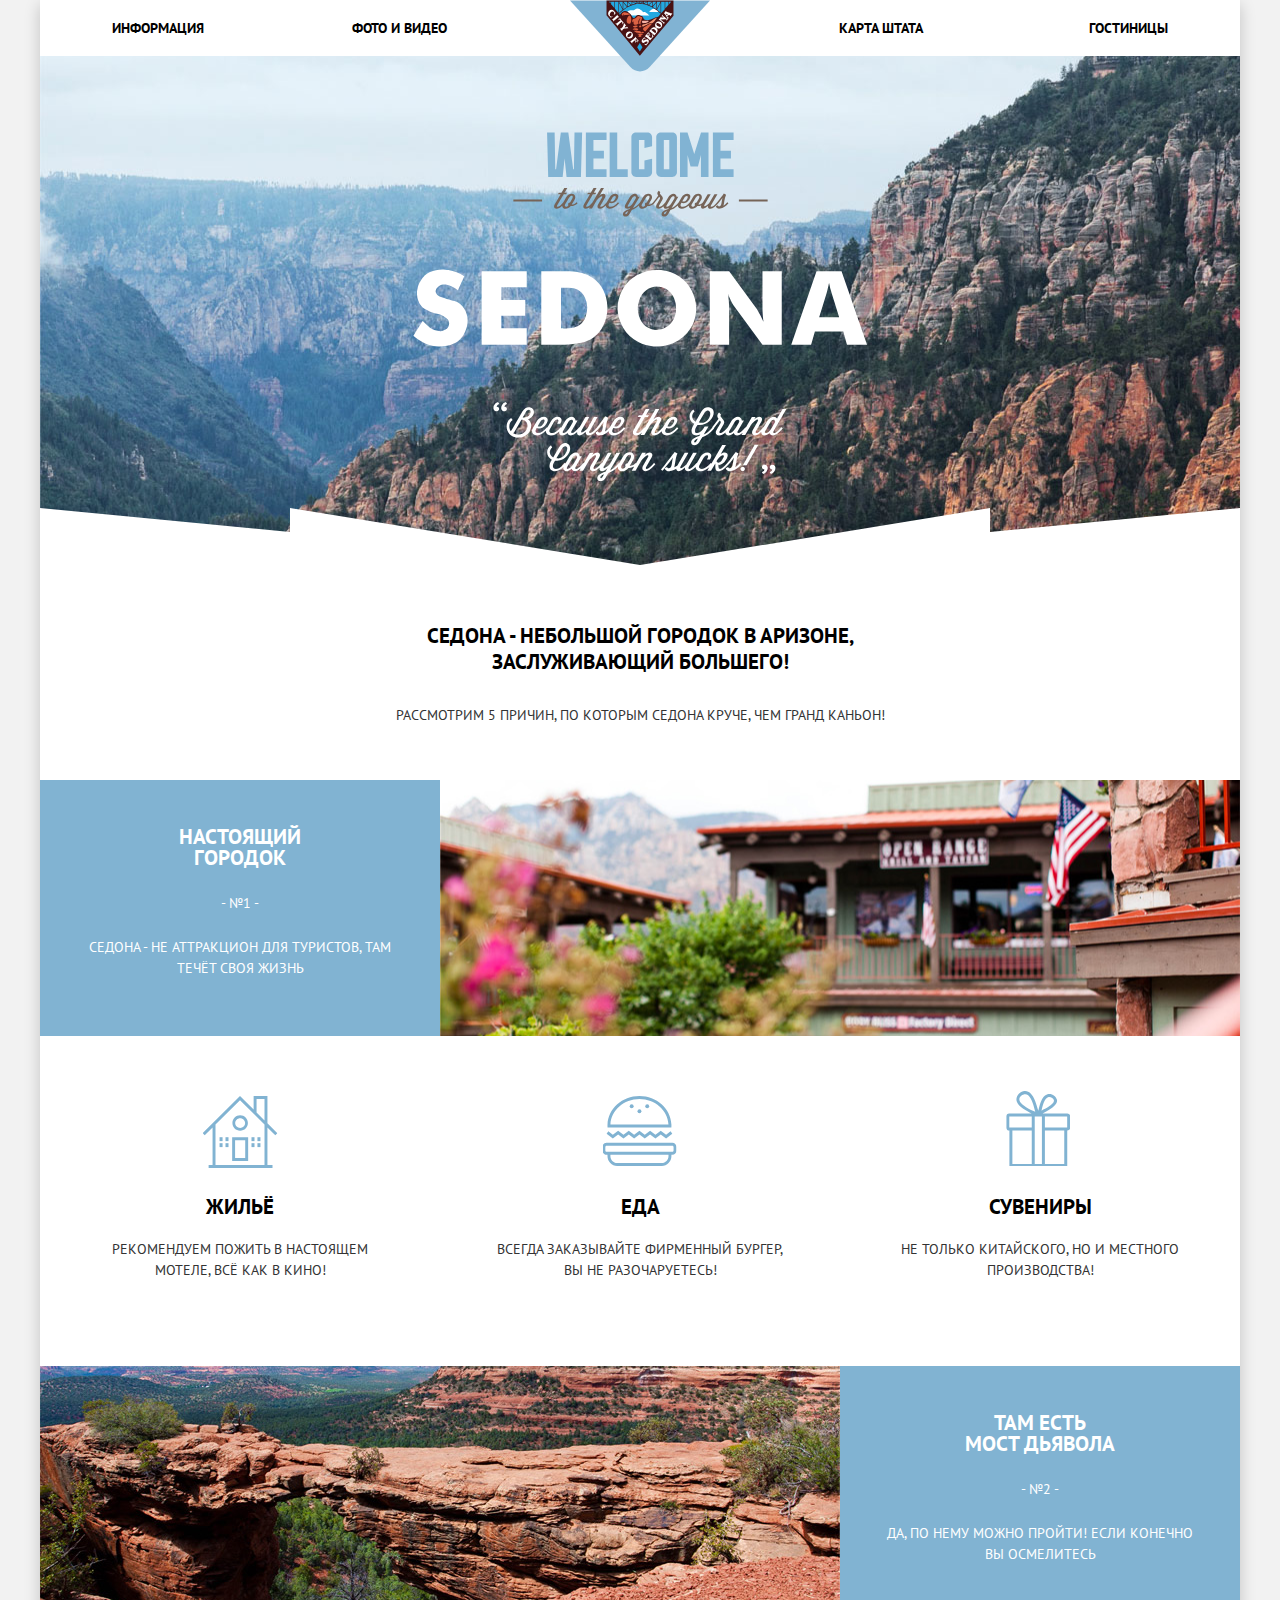
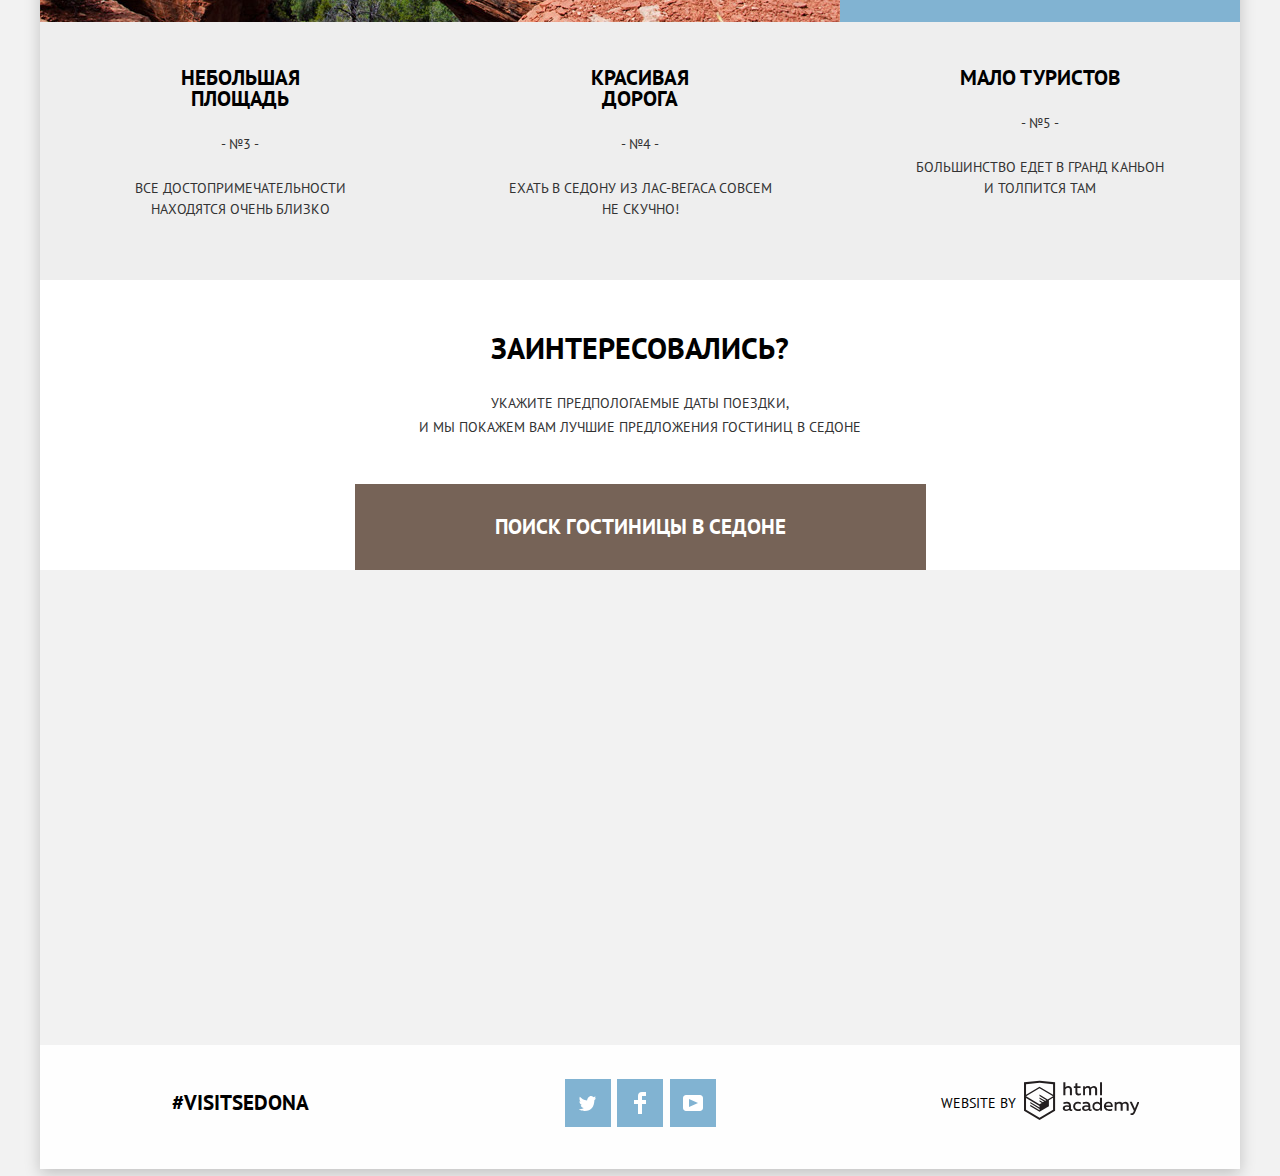
==== index.html @ 7cd98218 "Удалено изображение карты" ====
<!DOCTYPE html>
<html lang="ru">

<head>
  <meta charset="utf-8">
  <title>HTML Academy: Седона</title>
  <link href="https://fonts.googleapis.com/css?family=PT+Sans:400,700&amp;subset=cyrillic-ext" rel="stylesheet">
  <link href="css/normalize.css" rel="stylesheet">
  <link href="css/style.css" rel="stylesheet">
</head>

<body>
  <div class="container">
    <header class="main-header">
      <a class="main-header-logo">
        <img src="img/content/logo.svg" width="140" height="72" alt="Город Седона">
      </a>
      <nav class="main-navigation">
        <a href="#">Информация</a>
        <a href="#">Фото и видео</a>
        <a href="#">Карта штата</a>
        <a href="hotels.html">Гостиницы</a>
      </nav>
    </header>

    <main>
      <section class="intro">
        <h1 class="visually-hidden">Welcome to the gorgeous Sedona</h1>
        <img src="img/content/intro-text.svg" width="455" height="350" alt="Welcome to the gorgeous Sedona. «Because the Grand Canyon sucks!»">
      </section>
      <section class="reasons">
        <div class="reasons-intro">
          <h2>Седона - небольшой городок в Аризоне, заслуживающий большего!</h2>
          <p>Рассмотрим 5 причин, по которым Седона круче, чем Гранд Каньон!</p>
        </div>
        <section class="reason-item reason-item-1">
          <article class="reason-text">
            <h3>Настоящий городок</h3>
            <span>- №1 -</span>
            <p>Седона - не аттракцион для туристов, там течёт своя жизнь</p>
          </article>
          <div class="reason-photo"></div>
        </section>
        <section class="features">
          <h3 class="visually-hidden">Преимущества города Седона</h3>
          <div class="features-block">
            <article class="features-item">
              <h4>Жильё</h4>
              <p>Рекомендуем пожить в настоящем мотеле, всё как в кино!</p>
            </article>
            <article class="features-item">
              <h4>Еда</h4>
              <p>Всегда заказывайте фирменный бургер, вы не разочаруетесь!</p>
            </article>
            <article class="features-item">
              <h4>Сувениры</h4>
              <p>Не только китайского, но и местного производства!</p>
            </article>
          </div>
        </section>
        <section class="reason-item reason-item-2">
          <div class="reason-photo"></div>
          <article class="reason-text">
            <h3>Там есть мост дьявола</h3>
            <span>- №2 -</span>
            <p>Да, по нему можно пройти! Если конечно вы осмелитесь</p>
          </article>
        </section>
        <section class="block-reasons">
          <article class="block-reasons-text">
            <h3>Небольшая площадь</h3>
            <span>- №3 -</span>
            <p>Все достопримечательности находятся очень близко</p>
          </article>
          <article class="block-reasons-text">
            <h3>Красивая дорога</h3>
            <span>- №4 -</span>
            <p>Ехать в&nbsp;Седону из&nbsp;Лас-Вегаса cовсем не&nbsp;скучно!</p>
          </article>
          <article class="block-reasons-text">
            <h3>Мало туристов</h3>
            <span>- №5 -</span>
            <p>Большинство едет в&nbsp;Гранд Каньон и&nbsp;толпится там</p>
          </article>
        </section>
      </section>
      <section class="hotels">
        <h2 class="visually-hidden">Поиск гостиницы в Седоне</h2>
        <span>Заинтересовались?</span>
        <p>Укажите предпологаемые даты поездки,
          <br> и мы покажем вам лучшие предложения гостиниц в Седоне</p>
        <button class="button search-hotel-btn" type="button">Поиск гостиницы в Седоне</button>
      </section>
      <div class="modal modal-hotels">
        <form class="search-hotel-form" action="https://echo.htmlacademy.ru" method="post">
          <div class="input-date">
            <label for="arrival-date">
              Дата заезда:
            </label>
            <input class="js-calendar-toggle" type="text" name="arrival-date" id="arrival-date" placeholder="ДД месяц ГГГГ" value="24 апреля 2017">
            <p class="visually-hidden">Выбрать дату заезда</p>
            <button class="button btn-for-input js-calendar-toggle" type="button">
              <svg xmlns="http://www.w3.org/2000/svg" width="21" height="22">
                <path d="M19.251 2.025h-2.845V.648c0-.381-.294-.689-.656-.689-.363 0-.656.308-.656.689v1.377h-3.938V.648c0-.381-.294-.689-.655-.689-.363 0-.657.308-.657.689v1.377H5.906V.648c0-.381-.294-.689-.656-.689-.363 0-.657.308-.657.689v1.377H1.75C.784 2.025 0 2.847 0 3.862v16.302C0 21.179.784 22 1.75 22h17.501c.966 0 1.749-.821 1.749-1.836V3.862c0-1.015-.783-1.837-1.749-1.837zm.437 18.139a.448.448 0 0 1-.437.459H1.75a.45.45 0 0 1-.438-.459V3.862a.45.45 0 0 1 .438-.459h2.844v1.378c0 .381.294.689.657.689.362 0 .656-.308.656-.689V3.403h3.938v1.378c0 .381.294.689.657.689.361 0 .655-.308.655-.689V3.403h3.938v1.378c0 .381.293.689.656.689.362 0 .656-.308.656-.689V3.403h2.845c.241 0 .437.206.437.459v16.302z"
                />
                <path d="M4.594 8.225h2.625v2.066H4.594zM4.594 11.668h2.625v2.067H4.594zM4.594 15.112h2.625v2.066H4.594zM9.188 15.112h2.625v2.066H9.188zM9.188 11.668h2.625v2.067H9.188zM9.188 8.225h2.625v2.066H9.188zM13.781 15.112h2.625v2.066h-2.625zM13.781 11.668h2.625v2.067h-2.625zM13.781 8.225h2.625v2.066h-2.625z"
                />
              </svg>
            </button>
          </div>
          <div class="input-date">
            <label for="departure-date">
              Дата выезда:
            </label>
            <input class="js-calendar-toggle" type="text" name="departure-date" id="departure-date" placeholder="ДД месяц ГГГГ" value="4 июля 2017">
            <p class="visually-hidden">Выбрать дату выезда</p>
            <button class="button btn-for-input js-calendar-toggle" type="button">
              <svg xmlns="http://www.w3.org/2000/svg" width="21" height="22">
                <path d="M19.251 2.025h-2.845V.648c0-.381-.294-.689-.656-.689-.363 0-.656.308-.656.689v1.377h-3.938V.648c0-.381-.294-.689-.655-.689-.363 0-.657.308-.657.689v1.377H5.906V.648c0-.381-.294-.689-.656-.689-.363 0-.657.308-.657.689v1.377H1.75C.784 2.025 0 2.847 0 3.862v16.302C0 21.179.784 22 1.75 22h17.501c.966 0 1.749-.821 1.749-1.836V3.862c0-1.015-.783-1.837-1.749-1.837zm.437 18.139a.448.448 0 0 1-.437.459H1.75a.45.45 0 0 1-.438-.459V3.862a.45.45 0 0 1 .438-.459h2.844v1.378c0 .381.294.689.657.689.362 0 .656-.308.656-.689V3.403h3.938v1.378c0 .381.294.689.657.689.361 0 .655-.308.655-.689V3.403h3.938v1.378c0 .381.293.689.656.689.362 0 .656-.308.656-.689V3.403h2.845c.241 0 .437.206.437.459v16.302z"
                />
                <path d="M4.594 8.225h2.625v2.066H4.594zM4.594 11.668h2.625v2.067H4.594zM4.594 15.112h2.625v2.066H4.594zM9.188 15.112h2.625v2.066H9.188zM9.188 11.668h2.625v2.067H9.188zM9.188 8.225h2.625v2.066H9.188zM13.781 15.112h2.625v2.066h-2.625zM13.781 11.668h2.625v2.067h-2.625zM13.781 8.225h2.625v2.066h-2.625z"
                />
              </svg>
            </button>
          </div>

          <div class="person-number">
            <div class="input-person-number input-adults-number">
              <label for="adults-number">Взрослые:</label>
              <p class="visually-hidden">Уменьшить количество взрослых</p>
              <button class="button btn-for-input reduce-number-btn" type="button">
                <svg width="13" height="13">
                  <line x1="1" y1="8" x2="13" y2="8" stroke="#000000" stroke-width="3" />
                </svg>
              </button>
              <input type="number" name="adults-number" id="adults-number" value="2" min="1" max="20">
              <p class="visually-hidden">Увеличить количество взрослых</p>
              <button class="button btn-for-input increase-number-btn" type="button">
                <svg width="13" height="14">
                  <line x1="1" y1="8" x2="13" y2="8" stroke="#000000" stroke-width="3" />
                  <line x1="7" y1="2" x2="7" y2="14" stroke="#000000" stroke-width="3" />
                </svg>
              </button>
            </div>
            <div class="input-person-number input-children-number">
              <label for="children-number">Дети:</label>
              <p class="visually-hidden">Уменьшить количество детей</p>
              <button class="button btn-for-input reduce-number-btn" type="button">
                <svg width="13" height="13">
                  <line x1="1" y1="8" x2="13" y2="8" stroke="#000000" stroke-width="3" />
                </svg>
              </button>
              <input type="number" name="children-number" id="children-number" value="0" min="0" max="20">
              <p class="visually-hidden">Увеличить количество детей</p>
              <button class="button btn-for-input increase-number-btn" type="button">
                <svg width="13" height="14">
                  <line x1="1" y1="8" x2="13" y2="8" stroke="#000000" stroke-width="3" />
                  <line x1="7" y1="2" x2="7" y2="14" stroke="#000000" stroke-width="3" />
                </svg>
              </button>
            </div>
          </div>
          <button class="button search-btn" type="submit">Найти</button>
        </form>
      </div>
      <section class="map">
        <h2 class="visually-hidden">Седона на карте</h2>
        <iframe src="https://www.google.com/maps/embed?pb=!1m18!1m12!1m3!1d838158.5410184077!2d-112.35548985372492!3d34.85480007252674!2m3!1f0!2f0!3f0!3m2!1i1024!2i768!4f13.1!3m3!1m2!1s0x872da132f942b00d%3A0x5548c523fa6c8efd!2z0KHQtdC00L7QvdCwLCDQkNGA0LjQt9C-0L3QsCA4NjMzNiwg0KHQqNCQ!5e0!3m2!1sru!2sru!4v1536347454736"
          width="1200" height="600" allowfullscreen></iframe>
      </section>
    </main>

    <footer class="main-footer">
      <span>#VisitSedona</span>
      <div class="footer-social">
        <ul>
          <li>
            <a class="social-btn" href="#">
              <span class="visually-hidden">Twitter</span>
            </a>
          </li>
          <li>
            <a class="social-btn" href="#">
              <span class="visually-hidden">Facebook</span>
            </a>
          </li>
          <li>
            <a class="social-btn" href="#">
              <span class="visually-hidden">YouTube</span>
            </a>
          </li>
        </ul>
      </div>
      <p class="footer-copyright">
        <span>Website by</span>
        <a class="copyright-link" href="https://htmlacademy.ru/intensive/htmlcss">
          <svg data-name="Layer 1" xmlns="http://www.w3.org/2000/svg" viewBox="0 0 113 39" width="115" height="41">
            <path d="M46.84 28.22a2.07 2.07 0 0 0 .58-.11v1.4a3.41 3.41 0 0 1-1.24.22 1.75 1.75 0 0 1-1.75-1 5.08 5.08 0 0 1-3.3 1.13c-1.59 0-3.06-.87-3.06-2.68 0-2.24 2.08-2.93 3.9-2.93a11.63 11.63 0 0 1 2.28.26v-.31c0-1.09-.8-1.86-2.3-1.86a7.79 7.79 0 0 0-3.15.67v-1.79a10.72 10.72 0 0 1 3.35-.58c2.48 0 4 1.18 4 3.83v3.14a.57.57 0 0 0 .69.61zm-6.76-1.19a1.42 1.42 0 0 0 1.64 1.29 3.56 3.56 0 0 0 2.53-1v-1.51a10.21 10.21 0 0 0-1.9-.22c-1.1.01-2.27.35-2.27 1.45zM53.06 20.62a5.29 5.29 0 0 1 2.7.67v1.79a4.28 4.28 0 0 0-2.42-.73 2.89 2.89 0 1 0 0 5.76 5.26 5.26 0 0 0 2.55-.67v1.8a6.58 6.58 0 0 1-2.9.6 4.42 4.42 0 0 1-4.72-4.54 4.54 4.54 0 0 1 4.79-4.68zM65.84 28.22a2.07 2.07 0 0 0 .58-.11v1.4a3.41 3.41 0 0 1-1.24.22 1.75 1.75 0 0 1-1.75-1 5.08 5.08 0 0 1-3.3 1.13c-1.59 0-3.06-.87-3.06-2.68 0-2.24 2.08-2.93 3.9-2.93a11.63 11.63 0 0 1 2.28.26v-.31c0-1.09-.8-1.86-2.3-1.86a7.79 7.79 0 0 0-3.15.67v-1.79a10.72 10.72 0 0 1 3.35-.58c2.48 0 4 1.18 4 3.83v3.14a.57.57 0 0 0 .69.61zm-6.76-1.19a1.42 1.42 0 0 0 1.64 1.29 3.56 3.56 0 0 0 2.53-1v-1.51a10.21 10.21 0 0 0-1.9-.22c-1.11.01-2.27.35-2.27 1.45zM76.67 16.85v12.76h-1.76v-1.39a4.07 4.07 0 0 1-3.35 1.62 4.62 4.62 0 0 1 0-9.22 4 4 0 0 1 3.15 1.37v-5.14h2zm-4.76 5.48a2.9 2.9 0 0 0 0 5.8 3 3 0 0 0 2.79-1.84v-2.13a3.06 3.06 0 0 0-2.79-1.83zM82.99 20.62c3.48 0 4.68 2.81 4.12 5.34h-6.58c.22 1.57 1.75 2.22 3.35 2.22a6.41 6.41 0 0 0 2.77-.62v1.68a7.5 7.5 0 0 1-3.14.6c-2.68 0-5-1.53-5-4.61a4.39 4.39 0 0 1 4.48-4.61zm.09 1.62a2.39 2.39 0 0 0-2.57 2.26h4.85a2.06 2.06 0 0 0-2.28-2.26zM89.1 29.61v-8.75h1.73v1.09a4 4 0 0 1 2.92-1.33 3 3 0 0 1 2.73 1.4 4.33 4.33 0 0 1 3.06-1.4 3.21 3.21 0 0 1 3.32 3.52v5.47h-2V24.2a1.67 1.67 0 0 0-1.73-1.84 2.94 2.94 0 0 0-2.17 1.18V29.61h-2V24.2a1.67 1.67 0 0 0-1.73-1.84 3.11 3.11 0 0 0-2.32 1.35v5.91h-2zM111.47 20.86h2l-4.1 9.93c-.95 2.28-2.19 3-3.52 3a5 5 0 0 1-1.15-.15v-1.66a3 3 0 0 0 .89.13c.95 0 1.66-.67 2.17-2l.18-.44-4.16-8.82h2.13l3 6.6zM40.66 1.53v5a4 4 0 0 1 2.83-1.2A3.41 3.41 0 0 1 47.1 8.9v5.41h-2V9.15a1.9 1.9 0 0 0-2-2.1 3.08 3.08 0 0 0-2.44 1.46v5.8h-2V1.53h2zM52.43 2.42v3.12h3.17v1.71h-3.17v4c0 1.15.53 1.53 1.66 1.53a4.71 4.71 0 0 0 1.77-.35v1.68a7.14 7.14 0 0 1-2.35.38 2.68 2.68 0 0 1-3-2.88V7.23h-1.6V5.52h1.57V2.88zM58.1 14.29V5.54h1.73v1.09a4 4 0 0 1 2.92-1.33 3 3 0 0 1 2.73 1.4 4.33 4.33 0 0 1 3.06-1.4 3.21 3.21 0 0 1 3.32 3.52v5.47h-2V8.88a1.67 1.67 0 0 0-1.73-1.84 2.94 2.94 0 0 0-2.17 1.18V14.29h-2V8.88a1.67 1.67 0 0 0-1.73-1.84 3.11 3.11 0 0 0-2.32 1.35v5.91h-2zM74.72 1.52h1.95v12.76h-1.95zM15.44.02h-.16L0 1.62v28l15.28 9.09 15.28-9.09v-28zm13.12 28.45l-13.28 7.9L2 28.47V16.99l13.22 7.87v1.43l-9.07-5.4v1.38l9.11 5.47v1.46l-9.1-5.42v1.38l9.11 5.47 9.19-5.5V19.22l4.1-2.45v11.67zm0-13.16l-3.65 2.14-1.68 1-8-4.76v1.38l6.84 4.07h-.06l-.15.09-1 .57-5.64-3.36v1.38l4.45 2.65-1.05.7-3.36-2v1.38l2.21 1.3-2.25 1.35-13.16-7.82 13.17-7.92zm0-1.39L15.21 6.05l-13.2 7.86V3.41l13.28-1.39 13.28 1.39v10.51z"
            />
          </svg>
        </a>
      </p>
    </footer>
  </div>

  <script src="js/popup.js"></script>

</body>

</html>
---- css/style.css ----
body{
  margin: 0;
  padding: 0;

  font-family: "PT Sans", Arial, sans-serif;
  font-size: 14px;
  line-height: 21px;
  font-weight: 400;
  color: #333333;
  text-transform: uppercase;

  background-color: #f2f2f2;
}

a{
  text-decoration: none;
}

.visually-hidden:not(:focus):not(:active),
input[type="checkbox"].visually-hidden{
  position: absolute;

  width: 1px;
  height: 1px;
  margin: -1px;
  border: 0;
  padding: 0;

  white-space: nowrap;

  -webkit-clip-path: inset(100%);

          clip-path: inset(100%);
  clip: rect(0 0 0 0);
  overflow: hidden;
}

.container{
  max-width: 1200px;
  min-width: 768px;
  margin: 0 auto;

  -webkit-box-shadow: 0px 5px 15px 0px rgba(0, 1, 1, 0.2);

          box-shadow: 0px 5px 15px 0px rgba(0, 1, 1, 0.2);
}

.main-header{
  position: relative;
  margin: 0;
  padding: 0;

  background-color: #ffffff;
}

.main-header-logo{
  position: absolute;
  left: 50%;
  -webkit-transform: translate(-50%);
      -ms-transform: translate(-50%);
          transform: translate(-50%);
}

.main-navigation{
  display: -webkit-box;
  display: -ms-flexbox;
  display: flex;
  -ms-flex-wrap: wrap;
      flex-wrap: wrap; 
  width: 88%;
  padding: 15px 0;
  
  margin: 0 auto;
  
  line-height: 26px;
  font-weight: 700;
  color: #000000;
}

.main-navigation a{
  color: #000000;
}

.main-navigation a:nth-child(1){
  margin-right: 14%;
}

.main-navigation a:nth-child(3){
  margin-right: 15.7%;
}

.main-navigation a:nth-child(2){
  margin-right: auto;
}

.main-navigation a:hover,
.main-navigation a:focus{
  color: #81b3d2;
}

.main-navigation a:active{
  color: rgba(0, 0, 0, 0.3);
}

.main-navigation .site-navigation-active{
  color: #766357;
}

.intro{
  margin: 0;
  padding-top: 76px;
  padding-bottom: 77px;

  text-align: center;

  background-color: #79a7cb;
  background-image: url("../img/decorative/intro-polygon.svg"), url("../img/decorative/intro-background.jpg");
  background-position: 50% 100%, 0 30%;
  background-repeat: no-repeat, no-repeat;
  background-size: 100% 57px, 100%;
}

.reasons{
  margin: 0;

  color: #333333;

  background-color: #ffffff;
}

.reasons-intro{
  width: 490px;
  margin: 0 auto;
  padding-top: 41px;
  padding-bottom: 40px;

  text-align: center;
  color: #333333;

  background-color: #ffffff;
}

.reasons h2{
  margin-bottom: 30px;

  font-size: 21px;
  line-height: 26px;
  font-weight: 700;
  color: #000000;
}

.reason-item{
  display: -webkit-box;
  display: -ms-flexbox;
  display: flex;
  -webkit-box-pack: justify;
      -ms-flex-pack: justify;
          justify-content: space-between;
 

  color: #ffffff;

  background-color: #81b3d2;
}

.reason-text{
  display: -webkit-box;
  display: -ms-flexbox;
  display: flex;
  -webkit-box-orient: vertical;
  -webkit-box-direction: normal;
      -ms-flex-direction: column;
          flex-direction: column;
  -webkit-box-align: center;
      -ms-flex-align: center;
          align-items: center;  
  margin-top: 46px;
  margin-bottom: 57px;

  width: calc(100% / 3);

  text-align: center;
}

.reason-text h3{
  width: 37.7%;
  padding: 0;
  margin: 0;
  margin-bottom: 25px;

  font-size: 21px;
  font-weight: 700;
}

.reason-text span{
  margin-bottom: 23px;
}

.reason-text p{
  padding: 0;
  margin: 0;
  width: 80%;
}

.reason-photo{
  width: calc(100% - (100% / 3));

  background-repeat: no-repeat;
  background-size: cover;
  background-position: 50%;
}

.reason-item-1 .reason-photo{
  background-image: url("../img/decorative/photo-reason-1.jpg");
}

.reason-item-2 .reason-photo{ 
  background-image: url("../img/decorative/photo-reason-2.jpg");
}

.features{
  color: #333333;

  background-color: #ffffff;
}

.features-block{
  display: -webkit-box;
  display: -ms-flexbox;
  display: flex;  
}

.features-item{
  position: relative;
  
  width: 33%;
  padding: 0 4%;
  padding-top: 160px;
  padding-bottom: 85px;

  text-align: center;
}

.features-item h4{
  padding: 0;
  margin: 0;
  margin-bottom: 22px;

  font-size: 21px;
  font-weight: 700;
  color: #000000;
}

.features-item p{
  padding: 0;
  margin: 0;
}

.features-item::before{
  content: "";

  position: absolute;
  top: 60px;
  left: 50%;
  -webkit-transform: translateX(-50%);
      -ms-transform: translateX(-50%);
          transform: translateX(-50%);

  width: 75px;
  height: 75px;
}

.features-item:first-child::before{
  background-image: url("../img/icons/features-icon-1.svg");
  background-position: 0 0;
  background-repeat: no-repeat;
}

.features-item:nth-child(2)::before{
  background-image: url("../img/icons/features-icon-2.svg");
  background-position: 0 0;
  background-repeat: no-repeat;
}

.features-item:last-child::before{
  top: 55px; 
  -webkit-transform: translateX(-45%); 
      -ms-transform: translateX(-45%); 
          transform: translateX(-45%);

  background-image: url("../img/icons/features-icon-3.svg");
  background-position: 0 0;
  background-repeat: no-repeat;
}

.block-reasons{
  display: -webkit-box;
  display: -ms-flexbox;
  display: flex;
  margin: 0;
  padding-top: 45px;
  padding-bottom: 60px;

  color: #333333;

  background-color: #eeeeee;
}

.block-reasons-text{
  width: 33%;
  padding: 0 57px;

  text-align: center;
}

.block-reasons-text h3{
  width: 56%;
  padding: 0;
  margin: 0 auto;
  margin-bottom: 25px;

  font-size: 21px;
  font-weight: 700;
  color: #000000;
}

.block-reasons-text span{
  display: block;
  margin-bottom: 23px;
}

.block-reasons-text p{
  padding: 0;
  margin: 0;
}

.hotels{
  margin: 0;
  padding: 0;
  padding-top: 50px;

  text-align: center;
  color: #333333;

  background-color: #ffffff;
}

.hotels span{
  font-size: 30px;
  line-height: 36px;
  font-weight: 700;
  color: #000000;
}

.hotels p{
  width: 450px;
  margin: 0 auto;
  margin-top: 25px;
  margin-bottom: 45px;

  line-height: 24px;
}

.button{
  font: inherit;
  font-weight: 700;

  text-align: center;
  vertical-align: middle;
  color: #ffffff;
  text-transform: uppercase;

  background-color: #81b3d2;
  border: none;

  cursor: pointer;
}

.search-hotel-btn{
  padding: 30px 140px;
  
  font-size: 21px;
  line-height: 26px;
  color: #ffffff;

  background-color: #766357;
}

.search-hotel-btn:hover{
  color: #ffffff;

  background-color: #604e43;
}

.search-hotel-btn:focus,
.search-hotel-btn:active{
  color: rgba(255, 255, 255, 0.3);
  background-color: #503e33;
}

.modal-hotels{
  position: absolute;
  z-index: 10;
  left: 50%;
  overflow: hidden;

  -webkit-box-sizing: border-box;

          box-sizing: border-box;
  width: 568px;
  margin: 0 auto;
  margin-left: -284px;
  padding: 0;
  max-height: 0;

  font-weight: 700;
  color: #000000;

  background-color: #ffffff;

  transition: max-height 0.15s ease-out;
}

.modal-show{
  max-height: 800px;
  
  transition: max-height 0.25s ease-in;
}

.search-hotel-form{
  display: -webkit-box;
  display: -ms-flexbox;
  display: flex;
  -webkit-box-orient: vertical;
  -webkit-box-direction: normal;
      -ms-flex-direction: column;
          flex-direction: column;
  -ms-flex-wrap: wrap;
      flex-wrap: wrap;
  margin: 55px;
}

.modal-hotels input{
  font: inherit;
  line-height: 26px;

  background-color: #f2f2f2;
  border: solid 2px transparent;
}

.modal-hotels input:hover{
  background-color: #ebebeb;
}

.modal-hotels input:focus{
  background-color: transparent;
  border: solid 2px #e5e5e5;
}

.input-date{
  display: flex;
  align-items: center;
  position: relative;
  margin-bottom: 30px;
}

.input-date:first-of-type label{
  margin-right: 22px;
}

.input-date:nth-of-type(2) label{
  margin-right: 18px;
}

.input-date input{
  -webkit-box-sizing: border-box;
          box-sizing: border-box;
  width: 343px;
  padding: 4px 15px;
  padding-right: 37px;
}

.btn-for-input{
  position: absolute;

  background-color: transparent;
}

.btn-for-input svg{
  fill: #a9a9a9;
}

.btn-for-input line{
  stroke: #a9a9a9;
}

.btn-for-input:hover svg,
.btn-for-input:focus svg{
  fill: #000000;
}

.btn-for-input:hover line,
.btn-for-input:focus line{
  stroke: #000000;
}

.btn-for-input:active svg{
  fill: #81b3d2;
}

.btn-for-input:active line{
  stroke: #81b3d2;
}

.input-date .btn-for-input{
  top: 7px;
  right: 5px;
}

.person-number{
  display: -webkit-box;
  display: -ms-flexbox;
  display: flex;
}

.input-person-number{
  position: relative;
  margin-bottom: 52px;
}

.input-person-number input{
  -webkit-box-sizing: border-box;
          box-sizing: border-box;
  width: 115px;
  padding: 6px 45px;

  text-align: center;
}

.input-adults-number{
  margin-right: 50px;
}

.input-adults-number label{
  margin-right: 35px;
}

.input-adults-number .reduce-number-btn{
  top: 8px;
  left: 120px;
}

.input-adults-number .increase-number-btn{
  top: 8px;
  right: 10px;
}

.input-children-number label{
  margin-right: 23px;
}

.input-children-number .reduce-number-btn{
  top: 8px;
  left: 72px;
}

.input-children-number .increase-number-btn{
  top: 8px;
  right: 8px;
}

.person-number input::-webkit-inner-spin-button,
.person-number input::-webkit-outer-spin-button {
  -webkit-appearance: none;
}

.person-number input{
  -moz-appearance: textfield;
}

.modal-hotels .search-btn{
  padding: 16px 30px;
  font-size: 21px;
  line-height: 26px;
}

.modal-hotels .search-btn:hover,
.modal-hotels .search-btn:focus{
  color: #ffffff;

  background-color: #669ec0;
}

.modal-hotels .search-btn:active{
  color: rgba(255, 255, 255, 0.3);

  background-color: #5496bd;
}

.filters{
  margin: 0;
  padding-top: 28px;
  padding-bottom: 31px;

  color: #ffffff;

  background-color:#79a7cb;
  background-image: url("../img/decorative/filter-background.png");
  background-repeat: no-repeat;
  background-position: 0 0;
}

.filter{
  display: -webkit-box;
  display: -ms-flexbox;
  display: flex;
  -webkit-box-pack: justify;
      -ms-flex-pack: justify;
          justify-content: space-between;

  padding: 0 6%;
}

.filters fieldset{
  padding: 0;
  margin: 0;
  margin-right: 11%;

  border: none;
}

.filters legend{
  padding: 0;
  margin: 0;
  margin-bottom: 25px;

  font-size: 16px;
  font-weight: 700;
}

.filters ul{
  padding: 0;
  margin: 0;

  list-style: none;
}

.filter-option{
  margin-bottom: 23px;
  padding-left: 40px;
}

.filter-option:last-child{
  margin-bottom: 0;
}

.filter-option label{
  position: relative;

  display: block;

  cursor: pointer;
  -webkit-user-select: none;
     -moz-user-select: none;
      -ms-user-select: none;
          user-select: none;
}

.filter-input-checkbox + label::before{
  content: "";
  position: absolute;
  left: -40px;
  top: -1px;

  width: 27px;
  height: 24px;

  background-image: url("../img/icons/checkbox-off.svg");
  background-repeat: no-repeat;
  background-position: 0 0;
}

.filter-input-checkbox:checked + label::before{
  content: "";
  position: absolute;
  left: -40px;
  top: -1px;

  width: 27px;
  height: 24px;

  background-image: url("../img/icons/checkbox-on.svg");
  background-repeat: no-repeat;
  background-position: 0 0;
}

.filter-range {
  width: 30%;
  margin-left: auto;

  color: #ffffff;
  text-transform: uppercase;
}

.filter-range-title {
  margin-bottom: 9px;

  font-weight: 600;
  font-size: 16px;
  line-height: 21px;
}

.price-controls {
  position: relative;
  
  height: 34px;
  margin-bottom: 20px;

  font-size: 0;

  border: 2px solid #ffffff;
  border-radius: 2px;
}

.price-controls::after {
  content: "";
  position: absolute;
  top: 50%;
  left: 50%;

  width: 2px;
  height: 22px;

  background: #ffffff;
  -webkit-transform: translate(-50%, -50%);
      -ms-transform: translate(-50%, -50%);
          transform: translate(-50%, -50%);
}

.price-controls label {
  display: inline-block;

  font-size: 14px;
  line-height: 34px;
  vertical-align: top;

  cursor: pointer;
}

.price-controls .min-price,
.price-controls .max-price {
  width: 90px;
  padding-left: 20%;
}

.price-controls input {
  width: 50px;
  margin: 0;

  color: inherit;
  font: inherit;

  background: none;
  border: none;
}

.range-controls {
  position: relative;

  margin-bottom: 32px;
}

.range-controls .scale {
  height: 2px;

  background: rgba(255, 255, 255, 0.3);
}

.range-controls .bar {
  width: 80%;
  height: 2px;

  background: #ffffff;
}

.range-toggle {
  position: absolute;
  top: -9px;

  width: 4px;
  height: 4px;

  background: #ababab;
  border: 8px solid #ffffff;
  border-radius: 50%;
  -webkit-box-shadow: 0 2px 1px 0 rgba(0, 1, 1, 0.2);
          box-shadow: 0 2px 1px 0 rgba(0, 1, 1, 0.2);
  cursor: pointer;
}

.range-toggle:hover {
  background: #1c4f80;
}

.range-toggle-min {
  left: 0;
}

.range-toggle-max {
  left: 80%;
}

.btn-transparent {
  display: block;
  margin: 0 auto;
  padding: 6px 35px;

  font-size: 14px;
  line-height: 20px;
  color: #ffffff;
  text-transform: uppercase;

  background: transparent;
  border: 2px solid #ffffff;
  border-radius: 2px;
  cursor: pointer;
}

.hotels-result{
  margin: 0;
  padding: 31px 6%;


  font-size: 12px;
  line-height: 18px;
  color: #000000;

  background-color: #fefefe;
  border-bottom: 1px solid #e5e5e5;

  display: -webkit-box;

  display: -ms-flexbox;

  display: flex;
}

.sort{
  display: -webkit-box;
  display: -ms-flexbox;
  display: flex;
  -webkit-box-align: center;
      -ms-flex-align: center;
          align-items: center;
}

.sort span{
  margin-right: 47px;

  font-size: 21px;
  line-height: 26px;
  font-weight: 700;
}

.sort-type{
  display: -webkit-box;
  display: -ms-flexbox;
  display: flex;
  margin-top: 7px;
}

.sort-type h2{
  padding: 0;
  margin: 0;
  margin-right: 40px;

  font-size: 12px;
  line-height: 18px;
}

.sort-type a{
  margin-right: 30px;

  color: rgba(0, 0, 0, 0.3);
  border-bottom: dotted 1px #81b3d2;
}

.sort-type a:hover,
.sort-type a:focus{
  color: #81b3d2;
}

.sort-type a:active{
  color: #000000;
  border: none;
}

.sort-type .sort-type-active{
  color: #81b3d2;
  border: none;
}

.sort-type-buttons{
  margin-left: auto;
  padding-top: 6px;
}

.sort-btn:first-child{
  margin-right: 10px;
}

.sort-btn svg{
  fill: #cacaca;
}

.sort-btn:hover svg,
.sort-btn:focus svg{
  fill: #000000;
}

.sort-btn:active svg{
  fill: #81b3d2;
}

.sort-descending svg{
  fill: #81b3d2;
}

.hotels-list{
  margin: 0;
  padding: 0;

  color: #333333;

  background-color: #ffffff;
}

.hotels-item{
  padding-left: 73px;
  padding-right: 73px;
  padding-top: 24px;
  padding-bottom: 30px;

  display: -webkit-box;

  display: -ms-flexbox;

  display: flex;
  -webkit-box-pack: justify;
      -ms-flex-pack: justify;
          justify-content: space-between;

  line-height: 0;

  border-bottom: 1px solid #e5e5e5;
}

.hotels-item img{
  padding: 0;
  margin: 0;
  margin-right: 30px;
  margin-top: 5px;
}

.hotel-info{
  display: -webkit-box;
  display: -ms-flexbox;
  display: flex;
  -webkit-box-orient: vertical;
  -webkit-box-direction: normal;
      -ms-flex-direction: column;
          flex-direction: column;

  line-height: 21px;
}

.hotel-name h3{
  padding: 0;
  margin: 0;
  margin-bottom: 9px;

  font-size: 21px;
  line-height: 26px;
  font-weight: 700;
  color: #000000;
}

.hotel-name:hover h3,
.hotel-name:focus h3{
  color: #81b3d2;
} 

.hotel-name:active h3{
  color: rgba(0, 0, 0, 0.3);
}

.short-info{
  display: -webkit-box;
  display: -ms-flexbox;
  display: flex;
}

.short-info span{
  margin-bottom: 13px;
}

.about-hotel{
  display: -webkit-box;
  display: -ms-flexbox;
  display: flex;
  -webkit-box-orient: vertical;
  -webkit-box-direction: normal;
      -ms-flex-direction: column;
          flex-direction: column;

  margin-right: 5px;
}

.about-hotel-btn{
  -webkit-box-sizing: border-box;
          box-sizing: border-box;
  width: 110px;
  padding: 3px 5px;
}

.about-hotel-btn:hover,
.about-hotel-btn:focus{
  background-color: #669ec0;
}

.about-hotel-btn:active{
  color: rgba(255, 255, 255, 0.3);

  background-color: #5496bd;
}

.booking-hotel{
  display: -webkit-box;
  display: -ms-flexbox;
  display: flex;
  -webkit-box-orient: vertical;
  -webkit-box-direction: normal;
      -ms-flex-direction: column;
          flex-direction: column;
}

.booking-hotel-btn{
  -webkit-box-sizing: border-box;
          box-sizing: border-box;
  width: 142px;
  padding: 3px 5px;

  background-color: #766357;
}

.booking-hotel-btn:hover,
.booking-hotel-btn:focus{
  background-color: #604e43;
}

.booking-hotel-btn:active{
  color: rgba(255, 255, 255, 0.3);

  background-color: #503e33;
}

.rating{
  padding: 0;
  margin: 0;
  display: -webkit-box;
  display: -ms-flexbox;
  display: flex;
  -webkit-box-orient: vertical;
  -webkit-box-direction: normal;
      -ms-flex-direction: column;
          flex-direction: column;
  -webkit-box-pack: justify;
      -ms-flex-pack: justify;
          justify-content: space-between;
  -webkit-box-align: end;
      -ms-flex-align: end;
          align-items: flex-end;
  position: relative;

  margin-left: auto;

  line-height: 21px;
}

.stars{
  margin-top: 3px;
  height: 20px;

  background-image: url("../img/icons/star.svg");
  background-position: 0 0;
  background-repeat: space;
}

.hotels-item:first-of-type .stars{
  width: 89px;
}

.hotels-item:nth-of-type(2) .stars{
  width: 65px;
}

.hotels-item:last-of-type .stars{
  width: 40px;
}

.rating span{
  width: 85px;
  padding: 3px;
  padding-left: 15px;
  padding-right: 13px;
  color: #666666;

  background-color: #f2f2f2;
}

.map{
  position: relative;
  margin: 0;
  margin-bottom: -125px;
  padding: 0;
  height: 600px;
}

.map iframe {
  position: relative;
  z-index: 2;

  border: none;
}

.map p {
  position: absolute;
  top: 0;
  left: 0;
  z-index: 1;

  margin: 0;
}

.main-footer{
  position: relative;
  z-index: 3;

  margin: 0;
  padding: 0;
  padding-top: 32px;
  padding-bottom: 40px;

  line-height: 26px;
  text-align: center;
  color: #000000;

  background-color: rgba(255, 255, 255, 0.9);

  display: -webkit-box;

  display: -ms-flexbox;

  display: flex;
  -webkit-box-align: center;
      -ms-flex-align: center;
          align-items: center;
}

.main-footer span{
  width: 400px;
  margin: 0;

  font-size: 21px;
  font-weight: 700;
}

.footer-social{
  width: 400px;
}

.footer-social ul{
  display: -webkit-box;
  display: -ms-flexbox;
  display: flex;
  -ms-flex-wrap: wrap;
      flex-wrap: wrap;
  -webkit-box-pack: justify;
      -ms-flex-pack: justify;
          justify-content: space-between;
  width: 151px;
  margin: 0 auto;
  padding: 0;

  list-style: none;
}

.social-btn{
  display: -webkit-box;
  display: -ms-flexbox;
  display: flex;
  -webkit-box-pack: center;
      -ms-flex-pack: center;
          justify-content: center;
  -webkit-box-align: center;
      -ms-flex-align: center;
          align-items: center;
  width: 46px;
  height: 48px;
  color: #000000;

  background-color: #81b3d2;
}

.social-btn::before{
  content: "";

  width: 20px;
  height: 22px;
  background-image: url("../img/icons/twitter-icon.svg");
  background-position: center center;
  background-repeat: no-repeat;
}

li:first-child .social-btn::before{
  background-image: url("../img/icons/twitter-icon.svg");
}

li:nth-child(2) .social-btn::before{
  background-image: url("../img/icons/fb-icon.svg");
}

li:last-child .social-btn::before{
  background-image: url("../img/icons/youtube-icon.svg");
}

.social-btn:hover,
.social-btn:focus{
  background-color: #669ec0;
}

.social-btn:active{
  background-color: #5496bd;
}

.social-btn:active::before{
  opacity: 0.3;
}

.footer-copyright{
  display: -webkit-box;
  display: -ms-flexbox;
  display: flex;
  -webkit-box-pack: center;
      -ms-flex-pack: center;
          justify-content: center;
  -webkit-box-align: center;
      -ms-flex-align: center;
          align-items: center;
  width: 400px;
  margin: 0;
}

.footer-copyright span{
  width: auto;
  padding-right: 8px;

  font-size: 14px;
  line-height: 26px;
  font-weight: 400;
}

.copyright-link{
  margin-top: 3px;
}

.copyright-link svg{
  fill: #231f20;
}

.copyright-link:hover svg,
.copyright-link:focus svg{
  fill: #81b3d2;
}

.copyright-link:active svg{
  fill: #bdbbbc;
}
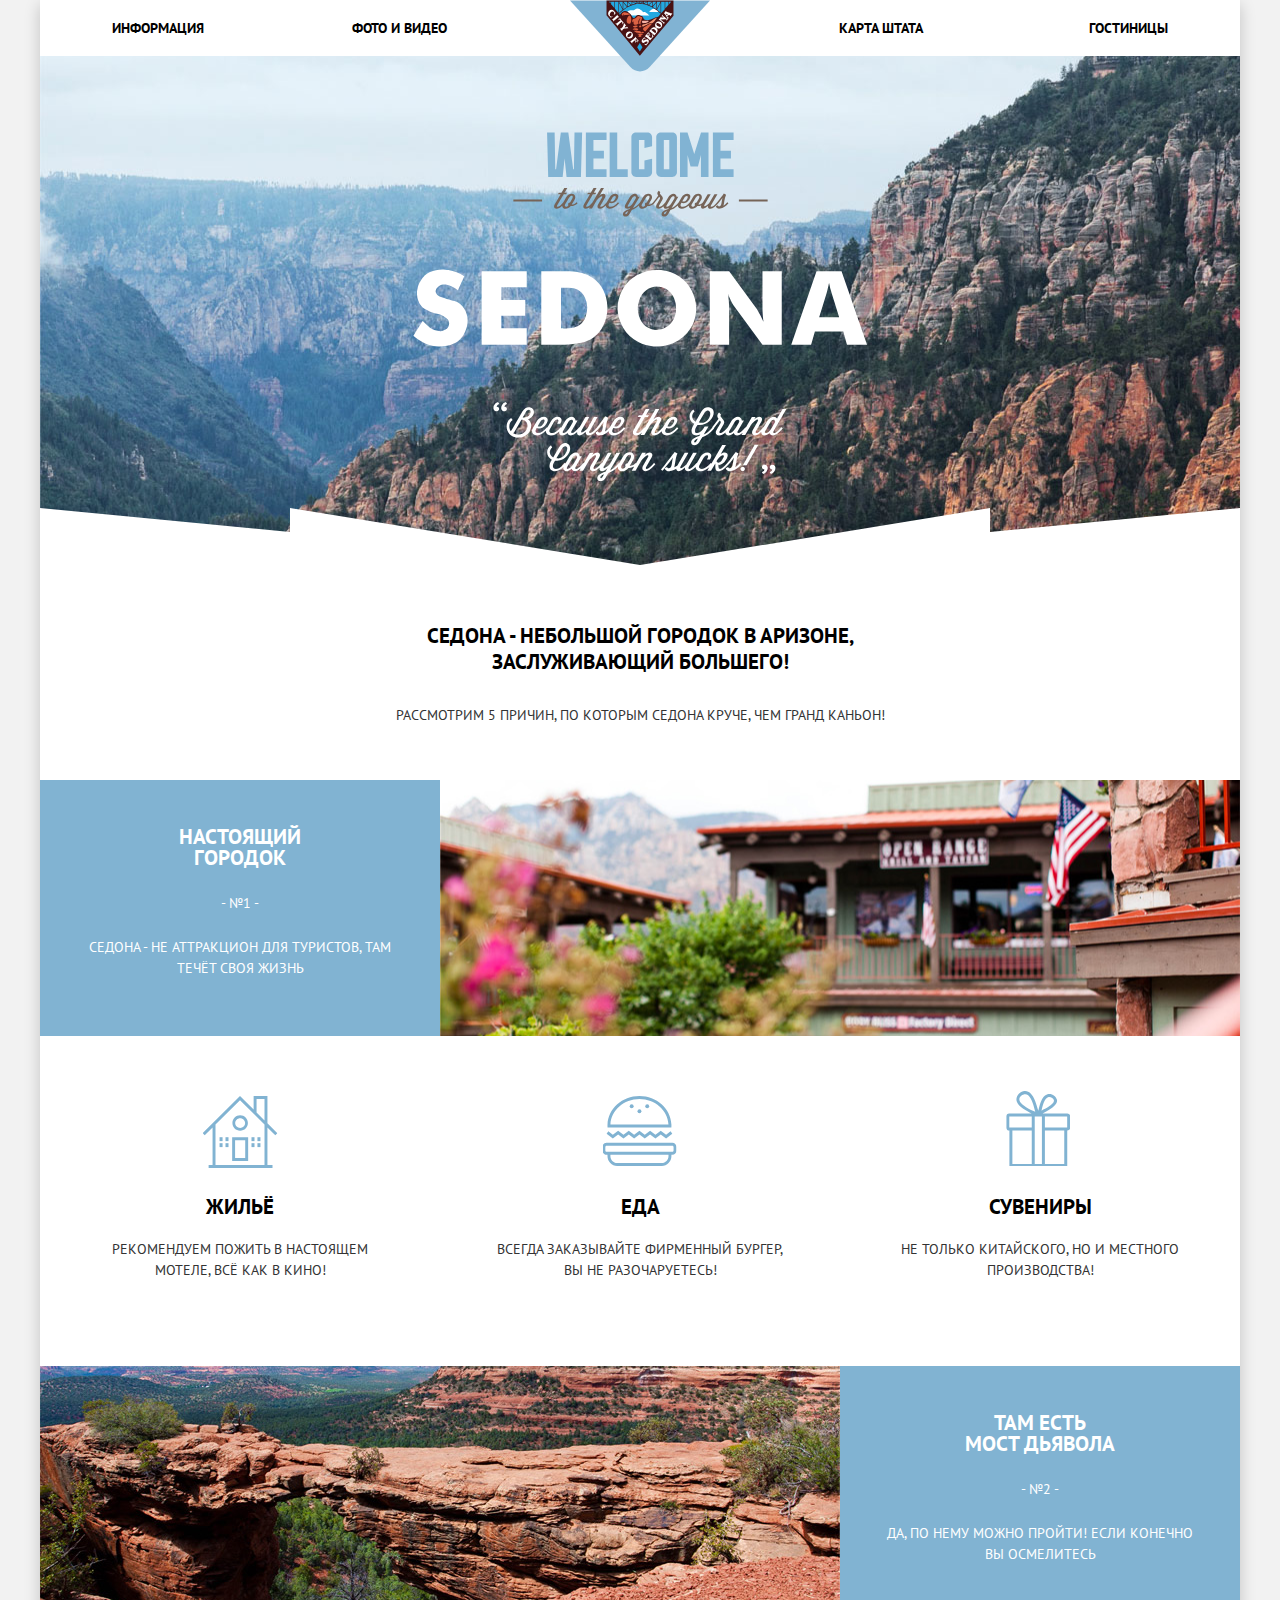
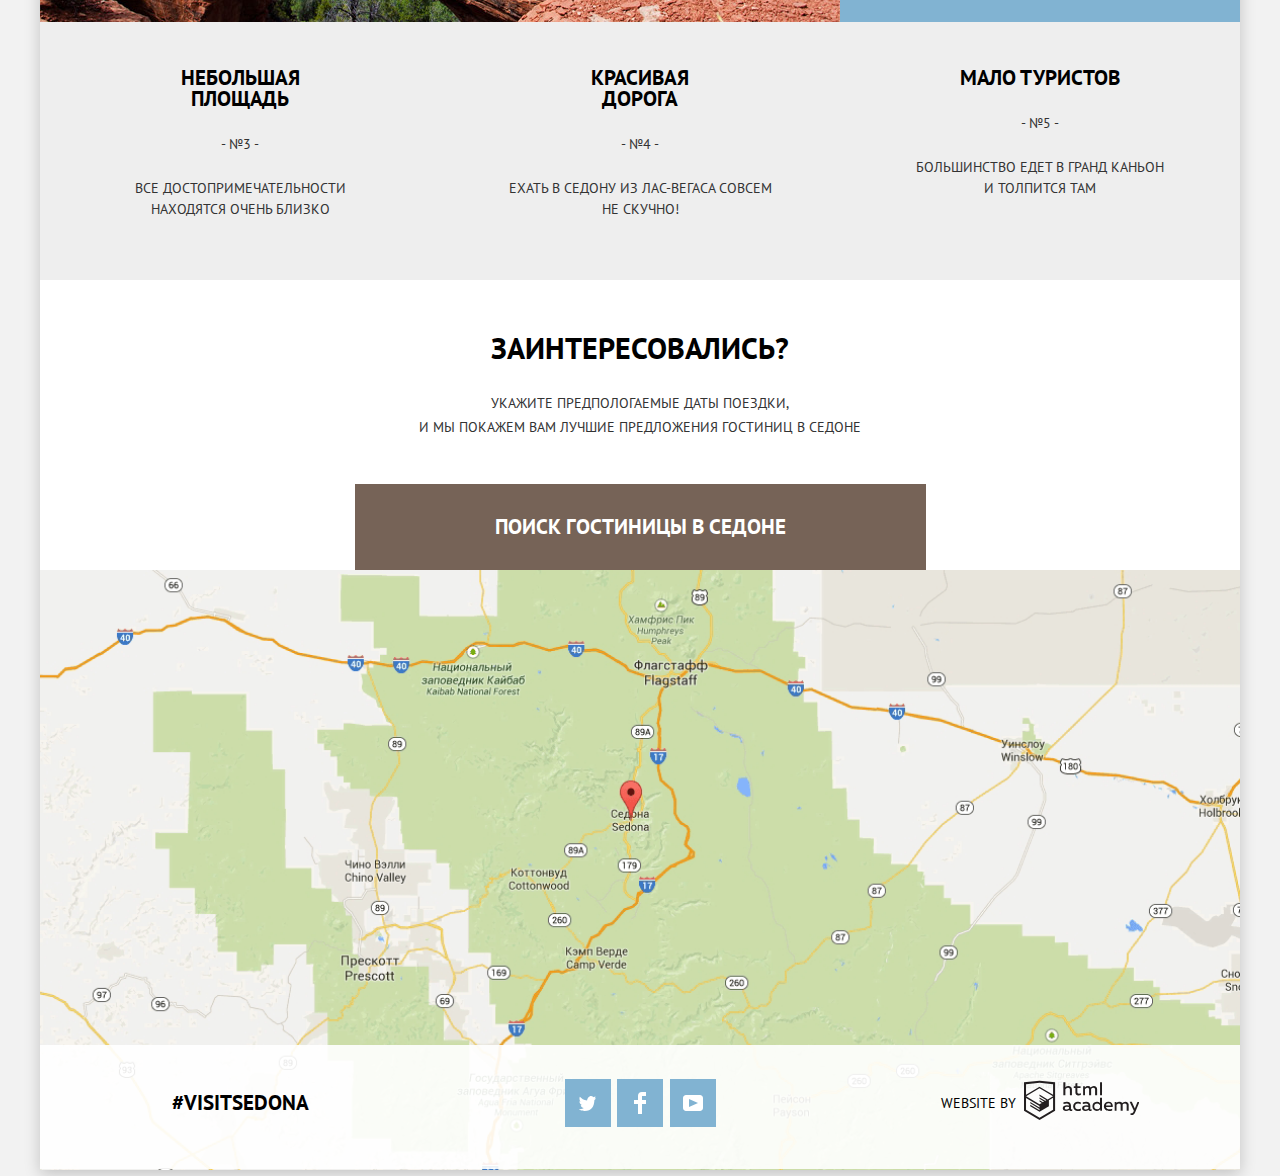
==== commit 2c3dc28c: "Подключены минимизированные файлы" ====
--- a/index.html
+++ b/index.html
@@ -6,7 +6,7 @@
   <title>HTML Academy: Седона</title>
   <link href="https://fonts.googleapis.com/css?family=PT+Sans:400,700&amp;subset=cyrillic-ext" rel="stylesheet">
   <link href="css/normalize.css" rel="stylesheet">
-  <link href="css/style.css" rel="stylesheet">
+  <link href="css/style.min.css" rel="stylesheet">
 </head>
 
 <body>
@@ -203,7 +203,7 @@
     </footer>
   </div>
 
-  <script src="js/popup.js"></script>
+  <script src="js/popup.min.js"></script>
 
 </body>
 
--- a/css/style.min.css
+++ b/css/style.min.css
@@ -0,0 +1 @@
+body{margin:0;padding:0;font-family:"PT Sans",Arial,sans-serif;font-size:14px;line-height:21px;font-weight:400;color:#333;text-transform:uppercase;background-color:#f2f2f2}a{text-decoration:none}.visually-hidden:not(:focus):not(:active),input[type=checkbox].visually-hidden{position:absolute;width:1px;height:1px;margin:-1px;border:0;padding:0;white-space:nowrap;-webkit-clip-path:inset(100%);clip-path:inset(100%);clip:rect(0 0 0 0);overflow:hidden}.container{max-width:1200px;min-width:768px;margin:0 auto;-webkit-box-shadow:0 5px 15px 0 rgba(0,1,1,.2);box-shadow:0 5px 15px 0 rgba(0,1,1,.2)}.main-header{position:relative;margin:0;padding:0;background-color:#fff}.main-header-logo{position:absolute;left:50%;-webkit-transform:translate(-50%);-ms-transform:translate(-50%);transform:translate(-50%)}.main-navigation{display:-webkit-box;display:-ms-flexbox;display:flex;-ms-flex-wrap:wrap;flex-wrap:wrap;width:88%;padding:15px 0;margin:0 auto;line-height:26px;font-weight:700;color:#000}.main-navigation a{color:#000}.main-navigation a:nth-child(1){margin-right:14%}.main-navigation a:nth-child(3){margin-right:15.7%}.main-navigation a:nth-child(2){margin-right:auto}.main-navigation a:hover,.main-navigation a:focus{color:#81b3d2}.main-navigation a:active{color:rgba(0,0,0,.3)}.main-navigation .site-navigation-active{color:#766357}.intro{margin:0;padding-top:76px;padding-bottom:77px;text-align:center;background-color:#79a7cb;background-image:url(../img/decorative/intro-polygon.svg),url(../img/decorative/intro-background.jpg);background-position:50% 100%,0 30%;background-repeat:no-repeat,no-repeat;background-size:100% 57px,100%}.reasons{margin:0;color:#333;background-color:#fff}.reasons-intro{width:490px;margin:0 auto;padding-top:41px;padding-bottom:40px;text-align:center;color:#333;background-color:#fff}.reasons h2{margin-bottom:30px;font-size:21px;line-height:26px;font-weight:700;color:#000}.reason-item{display:-webkit-box;display:-ms-flexbox;display:flex;-webkit-box-pack:justify;-ms-flex-pack:justify;justify-content:space-between;color:#fff;background-color:#81b3d2}.reason-text{display:-webkit-box;display:-ms-flexbox;display:flex;-webkit-box-orient:vertical;-webkit-box-direction:normal;-ms-flex-direction:column;flex-direction:column;-webkit-box-align:center;-ms-flex-align:center;align-items:center;margin-top:46px;margin-bottom:57px;width:calc(100%/3);text-align:center}.reason-text h3{width:37.7%;padding:0;margin:0;margin-bottom:25px;font-size:21px;font-weight:700}.reason-text span{margin-bottom:23px}.reason-text p{padding:0;margin:0;width:80%}.reason-photo{width:calc(100% - (100%/3));background-repeat:no-repeat;background-size:cover;background-position:50%}.reason-item-1 .reason-photo{background-image:url(../img/decorative/photo-reason-1.jpg)}.reason-item-2 .reason-photo{background-image:url(../img/decorative/photo-reason-2.jpg)}.features{color:#333;background-color:#fff}.features-block{display:-webkit-box;display:-ms-flexbox;display:flex}.features-item{position:relative;width:33%;padding:0 4%;padding-top:160px;padding-bottom:85px;text-align:center}.features-item h4{padding:0;margin:0;margin-bottom:22px;font-size:21px;font-weight:700;color:#000}.features-item p{padding:0;margin:0}.features-item::before{content:"";position:absolute;top:60px;left:50%;-webkit-transform:translateX(-50%);-ms-transform:translateX(-50%);transform:translateX(-50%);width:75px;height:75px}.features-item:first-child::before{background-image:url(../img/icons/features-icon-1.svg);background-position:0 0;background-repeat:no-repeat}.features-item:nth-child(2)::before{background-image:url(../img/icons/features-icon-2.svg);background-position:0 0;background-repeat:no-repeat}.features-item:last-child::before{top:55px;-webkit-transform:translateX(-45%);-ms-transform:translateX(-45%);transform:translateX(-45%);background-image:url(../img/icons/features-icon-3.svg);background-position:0 0;background-repeat:no-repeat}.block-reasons{display:-webkit-box;display:-ms-flexbox;display:flex;margin:0;padding-top:45px;padding-bottom:60px;color:#333;background-color:#eee}.block-reasons-text{width:33%;padding:0 57px;text-align:center}.block-reasons-text h3{width:56%;padding:0;margin:0 auto;margin-bottom:25px;font-size:21px;font-weight:700;color:#000}.block-reasons-text span{display:block;margin-bottom:23px}.block-reasons-text p{padding:0;margin:0}.hotels{margin:0;padding:0;padding-top:50px;text-align:center;color:#333;background-color:#fff}.hotels span{font-size:30px;line-height:36px;font-weight:700;color:#000}.hotels p{width:450px;margin:0 auto;margin-top:25px;margin-bottom:45px;line-height:24px}.button{font:inherit;font-weight:700;text-align:center;vertical-align:middle;color:#fff;text-transform:uppercase;background-color:#81b3d2;border:0;cursor:pointer}.search-hotel-btn{padding:30px 140px;font-size:21px;line-height:26px;color:#fff;background-color:#766357}.search-hotel-btn:hover{color:#fff;background-color:#604e43}.search-hotel-btn:focus,.search-hotel-btn:active{color:rgba(255,255,255,.3);background-color:#503e33}.modal-hotels{position:absolute;z-index:10;left:50%;overflow:hidden;-webkit-box-sizing:border-box;box-sizing:border-box;width:568px;margin:0 auto;margin-left:-284px;padding:0;max-height:0;font-weight:700;color:#000;background-color:#fff;transition:max-height .15s ease-out}.modal-show{max-height:800px;transition:max-height .25s ease-in}.search-hotel-form{display:-webkit-box;display:-ms-flexbox;display:flex;-webkit-box-orient:vertical;-webkit-box-direction:normal;-ms-flex-direction:column;flex-direction:column;-ms-flex-wrap:wrap;flex-wrap:wrap;margin:55px}.modal-hotels input{font:inherit;line-height:26px;background-color:#f2f2f2;border:solid 2px transparent}.modal-hotels input:hover{background-color:#ebebeb}.modal-hotels input:focus{background-color:transparent;border:solid 2px #e5e5e5}.input-date{display:flex;align-items:center;position:relative;margin-bottom:30px}.input-date:first-of-type label{margin-right:22px}.input-date:nth-of-type(2) label{margin-right:18px}.input-date input{-webkit-box-sizing:border-box;box-sizing:border-box;width:343px;padding:4px 15px;padding-right:37px}.btn-for-input{position:absolute;background-color:transparent}.btn-for-input svg{fill:#a9a9a9}.btn-for-input line{stroke:#a9a9a9}.btn-for-input:hover svg,.btn-for-input:focus svg{fill:#000}.btn-for-input:hover line,.btn-for-input:focus line{stroke:#000}.btn-for-input:active svg{fill:#81b3d2}.btn-for-input:active line{stroke:#81b3d2}.input-date .btn-for-input{top:7px;right:5px}.person-number{display:-webkit-box;display:-ms-flexbox;display:flex}.input-person-number{position:relative;margin-bottom:52px}.input-person-number input{-webkit-box-sizing:border-box;box-sizing:border-box;width:115px;padding:6px 45px;text-align:center}.input-adults-number{margin-right:50px}.input-adults-number label{margin-right:35px}.input-adults-number .reduce-number-btn{top:8px;left:120px}.input-adults-number .increase-number-btn{top:8px;right:10px}.input-children-number label{margin-right:23px}.input-children-number .reduce-number-btn{top:8px;left:72px}.input-children-number .increase-number-btn{top:8px;right:8px}.person-number input::-webkit-inner-spin-button,.person-number input::-webkit-outer-spin-button{-webkit-appearance:none}.person-number input{-moz-appearance:textfield}.modal-hotels .search-btn{padding:16px 30px;font-size:21px;line-height:26px}.modal-hotels .search-btn:hover,.modal-hotels .search-btn:focus{color:#fff;background-color:#669ec0}.modal-hotels .search-btn:active{color:rgba(255,255,255,.3);background-color:#5496bd}.filters{margin:0;padding-top:28px;padding-bottom:31px;color:#fff;background-color:#79a7cb;background-image:url(../img/decorative/filter-background.png);background-repeat:no-repeat;background-position:0 0}.filter{display:-webkit-box;display:-ms-flexbox;display:flex;-webkit-box-pack:justify;-ms-flex-pack:justify;justify-content:space-between;padding:0 6%}.filters fieldset{padding:0;margin:0;margin-right:11%;border:0}.filters legend{padding:0;margin:0;margin-bottom:25px;font-size:16px;font-weight:700}.filters ul{padding:0;margin:0;list-style:none}.filter-option{margin-bottom:23px;padding-left:40px}.filter-option:last-child{margin-bottom:0}.filter-option label{position:relative;display:block;cursor:pointer;-webkit-user-select:none;-moz-user-select:none;-ms-user-select:none;user-select:none}.filter-input-checkbox+label::before{content:"";position:absolute;left:-40px;top:-1px;width:27px;height:24px;background-image:url(../img/icons/checkbox-off.svg);background-repeat:no-repeat;background-position:0 0}.filter-input-checkbox:checked+label::before{content:"";position:absolute;left:-40px;top:-1px;width:27px;height:24px;background-image:url(../img/icons/checkbox-on.svg);background-repeat:no-repeat;background-position:0 0}.filter-range{width:30%;margin-left:auto;color:#fff;text-transform:uppercase}.filter-range-title{margin-bottom:9px;font-weight:600;font-size:16px;line-height:21px}.price-controls{position:relative;height:34px;margin-bottom:20px;font-size:0;border:2px solid #fff;border-radius:2px}.price-controls::after{content:"";position:absolute;top:50%;left:50%;width:2px;height:22px;background:#fff;-webkit-transform:translate(-50%,-50%);-ms-transform:translate(-50%,-50%);transform:translate(-50%,-50%)}.price-controls label{display:inline-block;font-size:14px;line-height:34px;vertical-align:top;cursor:pointer}.price-controls .min-price,.price-controls .max-price{width:90px;padding-left:20%}.price-controls input{width:50px;height:25px;margin:0;color:inherit;font:inherit;background:0 0;border:0}.range-controls{position:relative;margin-bottom:32px}.range-controls .scale{height:2px;background:rgba(255,255,255,.3)}.range-controls .bar{width:80%;height:2px;background:#fff}.range-toggle{position:absolute;top:-9px;width:4px;height:4px;background:#ababab;border:8px solid #fff;border-radius:50%;-webkit-box-shadow:0 2px 1px 0 rgba(0,1,1,.2);box-shadow:0 2px 1px 0 rgba(0,1,1,.2);cursor:pointer}.range-toggle:hover{background:#1c4f80}.range-toggle-min{left:0}.range-toggle-max{left:80%}.btn-transparent{display:block;margin:0 auto;padding:6px 35px;font-size:14px;line-height:20px;color:#fff;text-transform:uppercase;background:0 0;border:2px solid #fff;border-radius:2px;cursor:pointer}.hotels-result{margin:0;padding:31px 6%;font-size:12px;line-height:18px;color:#000;background-color:#fefefe;border-bottom:1px solid #e5e5e5;display:-webkit-box;display:-ms-flexbox;display:flex}.sort{display:-webkit-box;display:-ms-flexbox;display:flex;-webkit-box-align:center;-ms-flex-align:center;align-items:center}.sort span{margin-right:47px;font-size:21px;line-height:26px;font-weight:700}.sort-type{display:-webkit-box;display:-ms-flexbox;display:flex;margin-top:7px}.sort-type h2{padding:0;margin:0;margin-right:40px;font-size:12px;line-height:18px}.sort-type a{margin-right:30px;color:rgba(0,0,0,.3);border-bottom:dotted 1px #81b3d2}.sort-type a:hover,.sort-type a:focus{color:#81b3d2}.sort-type a:active{color:#000;border:0}.sort-type .sort-type-active{color:#81b3d2;border:0}.sort-type-buttons{margin-left:auto;padding-top:6px}.sort-btn:first-child{margin-right:10px}.sort-btn svg{fill:#cacaca}.sort-btn:hover svg,.sort-btn:focus svg{fill:#000}.sort-btn:active svg{fill:#81b3d2}.sort-descending svg{fill:#81b3d2}.hotels-list{margin:0;padding:0;color:#333;background-color:#fff}.hotels-item{padding-left:73px;padding-right:73px;padding-top:24px;padding-bottom:30px;display:-webkit-box;display:-ms-flexbox;display:flex;-webkit-box-pack:justify;-ms-flex-pack:justify;justify-content:space-between;line-height:0;border-bottom:1px solid #e5e5e5}.hotels-item img{padding:0;margin:0;margin-right:30px;margin-top:5px}.hotel-info{display:-webkit-box;display:-ms-flexbox;display:flex;-webkit-box-orient:vertical;-webkit-box-direction:normal;-ms-flex-direction:column;flex-direction:column;line-height:21px}.hotel-name h3{padding:0;margin:0;margin-bottom:9px;font-size:21px;line-height:26px;font-weight:700;color:#000}.hotel-name:hover h3,.hotel-name:focus h3{color:#81b3d2}.hotel-name:active h3{color:rgba(0,0,0,.3)}.short-info{display:-webkit-box;display:-ms-flexbox;display:flex}.short-info span{margin-bottom:13px}.about-hotel{display:-webkit-box;display:-ms-flexbox;display:flex;-webkit-box-orient:vertical;-webkit-box-direction:normal;-ms-flex-direction:column;flex-direction:column;margin-right:5px}.about-hotel-btn{-webkit-box-sizing:border-box;box-sizing:border-box;width:110px;padding:3px 5px}.about-hotel-btn:hover,.about-hotel-btn:focus{background-color:#669ec0}.about-hotel-btn:active{color:rgba(255,255,255,.3);background-color:#5496bd}.booking-hotel{display:-webkit-box;display:-ms-flexbox;display:flex;-webkit-box-orient:vertical;-webkit-box-direction:normal;-ms-flex-direction:column;flex-direction:column}.booking-hotel-btn{-webkit-box-sizing:border-box;box-sizing:border-box;width:142px;padding:3px 5px;background-color:#766357}.booking-hotel-btn:hover,.booking-hotel-btn:focus{background-color:#604e43}.booking-hotel-btn:active{color:rgba(255,255,255,.3);background-color:#503e33}.rating{padding:0;margin:0;display:-webkit-box;display:-ms-flexbox;display:flex;-webkit-box-orient:vertical;-webkit-box-direction:normal;-ms-flex-direction:column;flex-direction:column;-webkit-box-pack:justify;-ms-flex-pack:justify;justify-content:space-between;-webkit-box-align:end;-ms-flex-align:end;align-items:flex-end;position:relative;margin-left:auto;line-height:21px}.stars{margin-top:3px;height:20px;background-image:url(../img/icons/star.svg);background-position:0 0;background-repeat:space}.hotels-item:first-of-type .stars{width:89px}.hotels-item:nth-of-type(2) .stars{width:65px}.hotels-item:last-of-type .stars{width:40px}.rating span{width:85px;padding:3px;padding-left:15px;padding-right:13px;color:#666;background-color:#f2f2f2}.map{position:relative;margin:0;margin-bottom:-125px;padding:0;height:600px;background-image:url(../img/content/map.png);background-position:50%;background-size:cover;background-repeat:no-repeat}.map iframe{position:relative;z-index:2;width:100%;border:0}.main-footer{position:relative;z-index:3;margin:0;padding:0;padding-top:32px;padding-bottom:40px;line-height:26px;text-align:center;color:#000;background-color:rgba(255,255,255,.9);display:-webkit-box;display:-ms-flexbox;display:flex;-webkit-box-align:center;-ms-flex-align:center;align-items:center}.main-footer span{width:400px;margin:0;font-size:21px;font-weight:700}.footer-social{width:400px}.footer-social ul{display:-webkit-box;display:-ms-flexbox;display:flex;-ms-flex-wrap:wrap;flex-wrap:wrap;-webkit-box-pack:justify;-ms-flex-pack:justify;justify-content:space-between;width:151px;margin:0 auto;padding:0;list-style:none}.social-btn{display:-webkit-box;display:-ms-flexbox;display:flex;-webkit-box-pack:center;-ms-flex-pack:center;justify-content:center;-webkit-box-align:center;-ms-flex-align:center;align-items:center;width:46px;height:48px;color:#000;background-color:#81b3d2}.social-btn::before{content:"";width:20px;height:22px;background-image:url(../img/icons/twitter-icon.svg);background-position:center center;background-repeat:no-repeat}li:first-child .social-btn::before{background-image:url(../img/icons/twitter-icon.svg)}li:nth-child(2) .social-btn::before{background-image:url(../img/icons/fb-icon.svg)}li:last-child .social-btn::before{background-image:url(../img/icons/youtube-icon.svg)}.social-btn:hover,.social-btn:focus{background-color:#669ec0}.social-btn:active{background-color:#5496bd}.social-btn:active::before{opacity:.3}.footer-copyright{display:-webkit-box;display:-ms-flexbox;display:flex;-webkit-box-pack:center;-ms-flex-pack:center;justify-content:center;-webkit-box-align:center;-ms-flex-align:center;align-items:center;width:400px;margin:0}.footer-copyright span{width:auto;padding-right:8px;font-size:14px;line-height:26px;font-weight:400}.copyright-link{margin-top:3px}.copyright-link svg{fill:#231f20}.copyright-link:hover svg,.copyright-link:focus svg{fill:#81b3d2}.copyright-link:active svg{fill:#bdbbbc}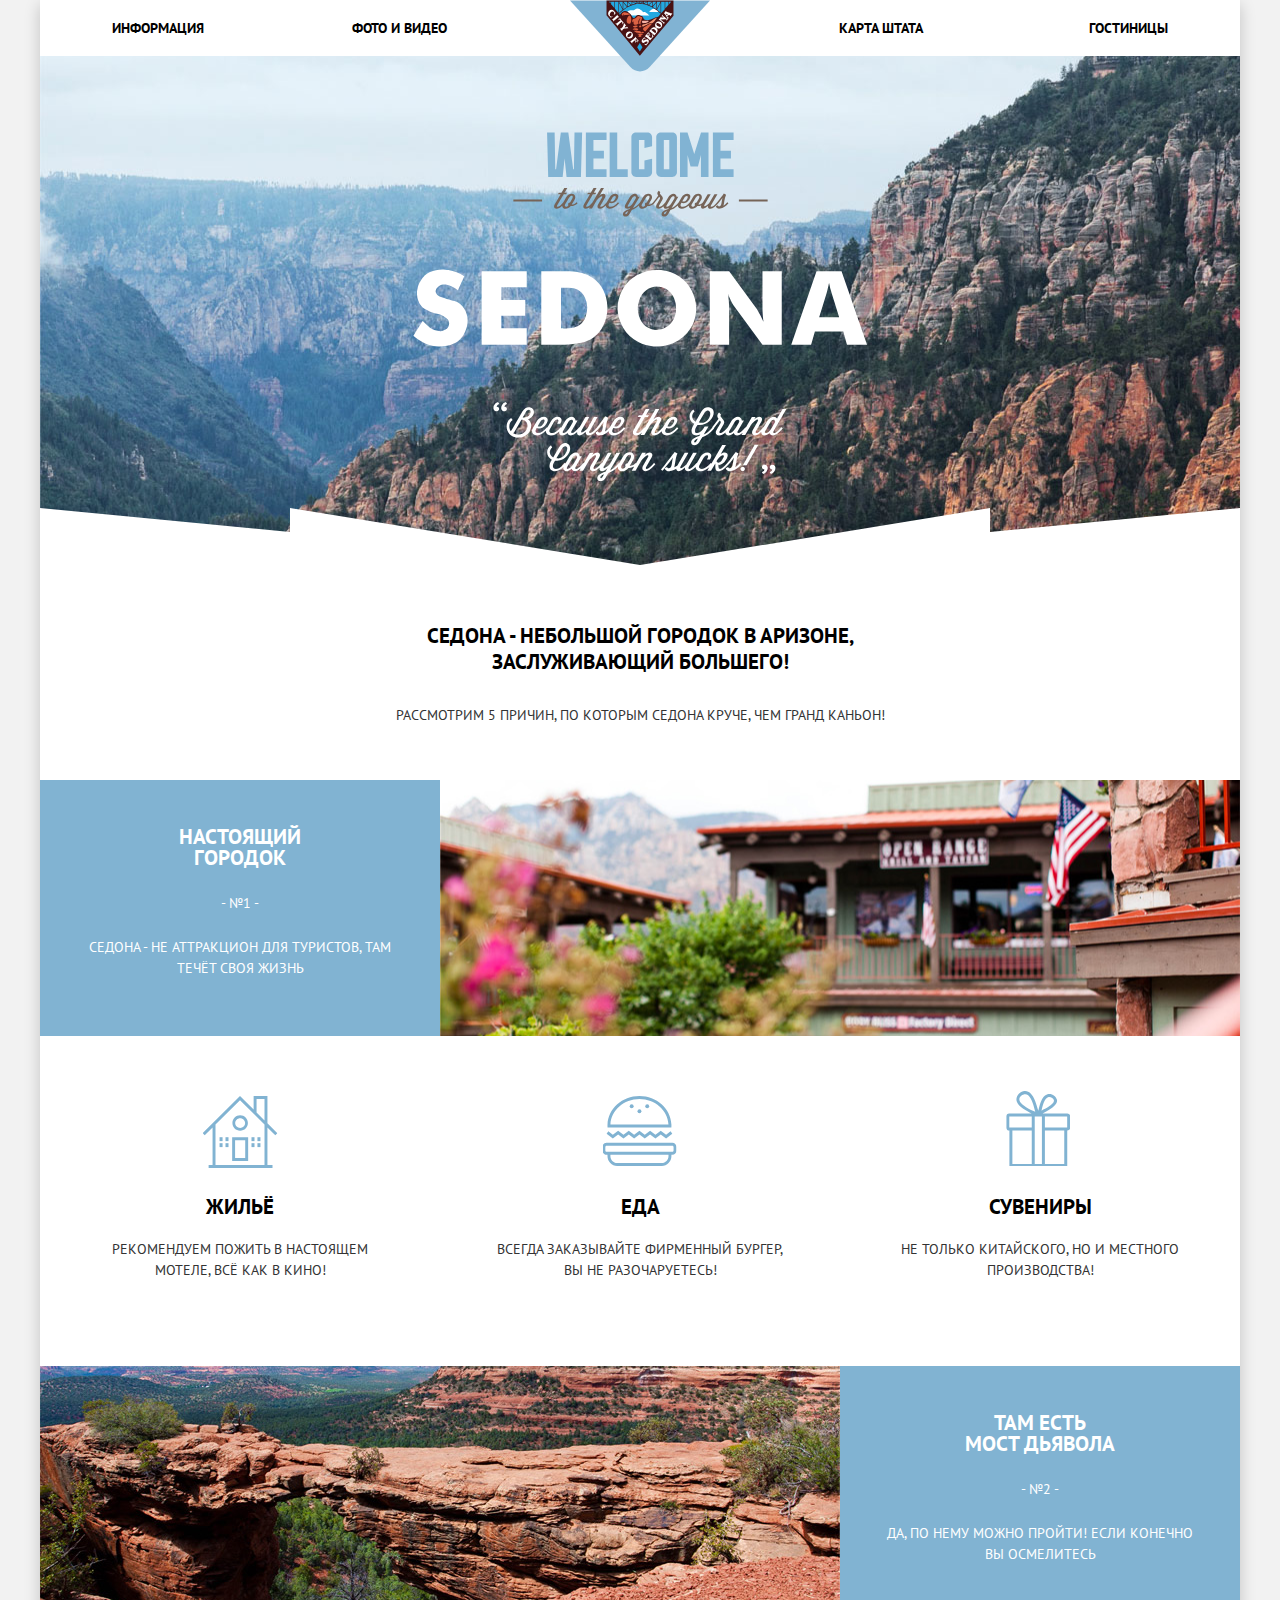
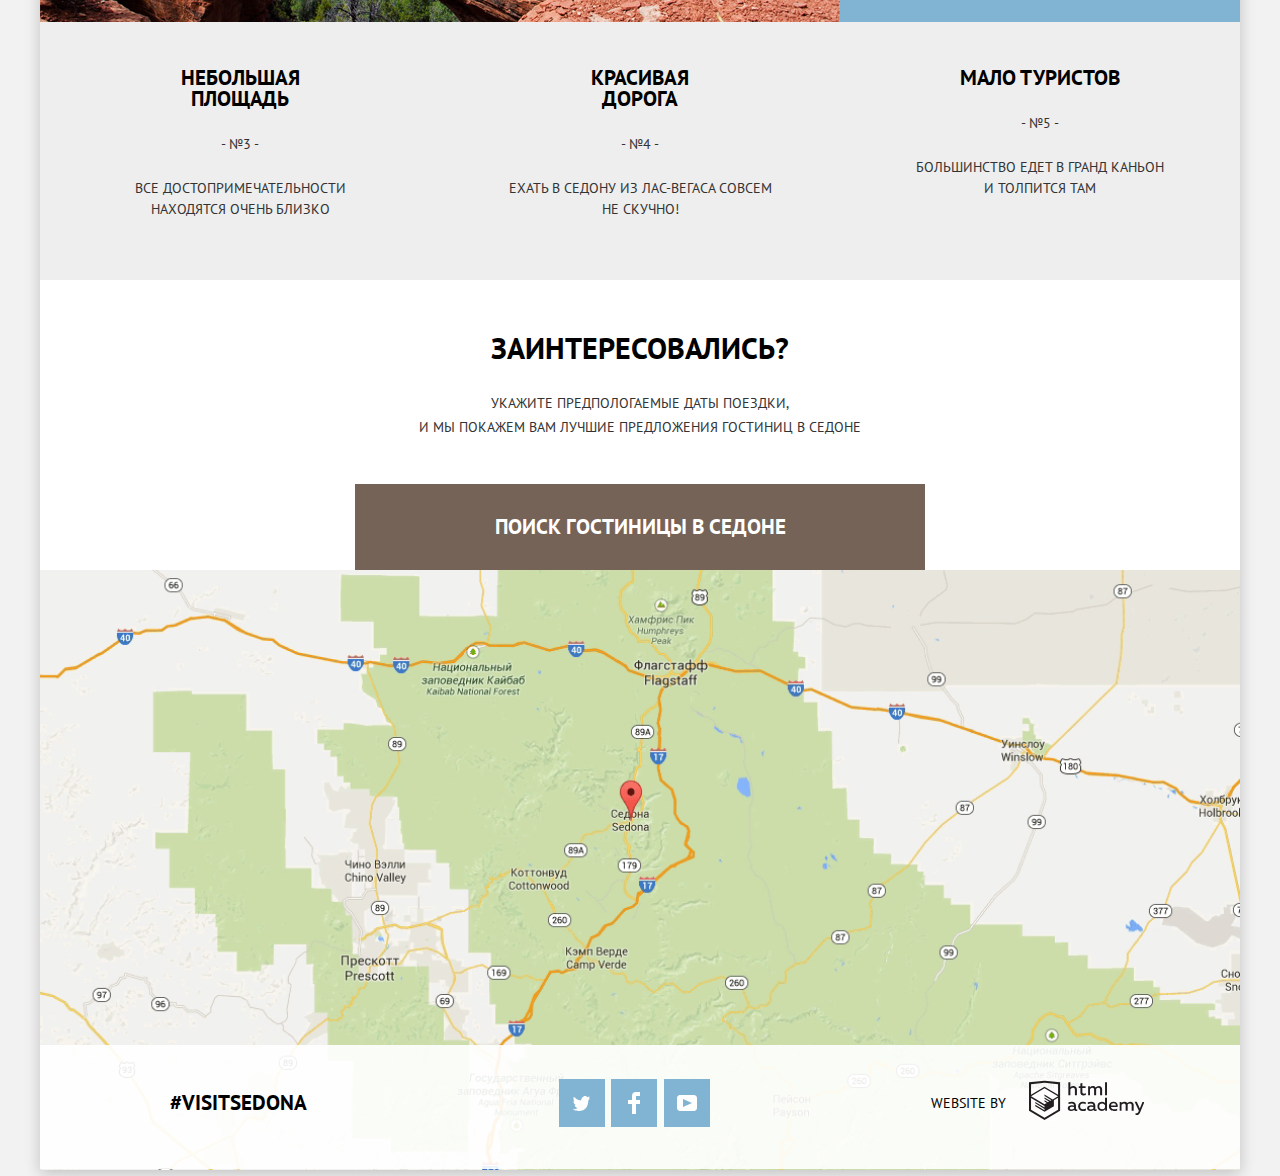
==== commit 7eb1e5be: "Блоки в подвале изменены со строчных на блочные" ====
--- a/index.html
+++ b/index.html
@@ -6,7 +6,7 @@
   <title>HTML Academy: Седона</title>
   <link href="https://fonts.googleapis.com/css?family=PT+Sans:400,700&amp;subset=cyrillic-ext" rel="stylesheet">
   <link href="css/normalize.css" rel="stylesheet">
-  <link href="css/style.min.css" rel="stylesheet">
+  <link href="css/style.css" rel="stylesheet">
 </head>
 
 <body>
@@ -97,7 +97,7 @@
             <label for="arrival-date">
               Дата заезда:
             </label>
-            <input class="js-calendar-toggle" type="text" name="arrival-date" id="arrival-date" placeholder="ДД месяц ГГГГ" value="24 апреля 2017">
+            <input class="js-calendar-toggle" type="text" name="arrival-date" id="arrival-date" placeholder="дд месяц гггг" value="24 апреля 2017">
             <p class="visually-hidden">Выбрать дату заезда</p>
             <button class="button btn-for-input js-calendar-toggle" type="button">
               <svg xmlns="http://www.w3.org/2000/svg" width="21" height="22">
@@ -112,7 +112,7 @@
             <label for="departure-date">
               Дата выезда:
             </label>
-            <input class="js-calendar-toggle" type="text" name="departure-date" id="departure-date" placeholder="ДД месяц ГГГГ" value="4 июля 2017">
+            <input class="js-calendar-toggle" type="text" name="departure-date" id="departure-date" placeholder="дд месяц гггг" value="4 июля 2017">
             <p class="visually-hidden">Выбрать дату выезда</p>
             <button class="button btn-for-input js-calendar-toggle" type="button">
               <svg xmlns="http://www.w3.org/2000/svg" width="21" height="22">
@@ -171,7 +171,7 @@
     </main>
 
     <footer class="main-footer">
-      <span>#VisitSedona</span>
+      <div class="hashtag">#VisitSedona</div>
       <div class="footer-social">
         <ul>
           <li>
@@ -191,15 +191,15 @@
           </li>
         </ul>
       </div>
-      <p class="footer-copyright">
-        <span>Website by</span>
+      <div class="footer-copyright">
+        <div>Website by</div>
         <a class="copyright-link" href="https://htmlacademy.ru/intensive/htmlcss">
           <svg data-name="Layer 1" xmlns="http://www.w3.org/2000/svg" viewBox="0 0 113 39" width="115" height="41">
             <path d="M46.84 28.22a2.07 2.07 0 0 0 .58-.11v1.4a3.41 3.41 0 0 1-1.24.22 1.75 1.75 0 0 1-1.75-1 5.08 5.08 0 0 1-3.3 1.13c-1.59 0-3.06-.87-3.06-2.68 0-2.24 2.08-2.93 3.9-2.93a11.63 11.63 0 0 1 2.28.26v-.31c0-1.09-.8-1.86-2.3-1.86a7.79 7.79 0 0 0-3.15.67v-1.79a10.72 10.72 0 0 1 3.35-.58c2.48 0 4 1.18 4 3.83v3.14a.57.57 0 0 0 .69.61zm-6.76-1.19a1.42 1.42 0 0 0 1.64 1.29 3.56 3.56 0 0 0 2.53-1v-1.51a10.21 10.21 0 0 0-1.9-.22c-1.1.01-2.27.35-2.27 1.45zM53.06 20.62a5.29 5.29 0 0 1 2.7.67v1.79a4.28 4.28 0 0 0-2.42-.73 2.89 2.89 0 1 0 0 5.76 5.26 5.26 0 0 0 2.55-.67v1.8a6.58 6.58 0 0 1-2.9.6 4.42 4.42 0 0 1-4.72-4.54 4.54 4.54 0 0 1 4.79-4.68zM65.84 28.22a2.07 2.07 0 0 0 .58-.11v1.4a3.41 3.41 0 0 1-1.24.22 1.75 1.75 0 0 1-1.75-1 5.08 5.08 0 0 1-3.3 1.13c-1.59 0-3.06-.87-3.06-2.68 0-2.24 2.08-2.93 3.9-2.93a11.63 11.63 0 0 1 2.28.26v-.31c0-1.09-.8-1.86-2.3-1.86a7.79 7.79 0 0 0-3.15.67v-1.79a10.72 10.72 0 0 1 3.35-.58c2.48 0 4 1.18 4 3.83v3.14a.57.57 0 0 0 .69.61zm-6.76-1.19a1.42 1.42 0 0 0 1.64 1.29 3.56 3.56 0 0 0 2.53-1v-1.51a10.21 10.21 0 0 0-1.9-.22c-1.11.01-2.27.35-2.27 1.45zM76.67 16.85v12.76h-1.76v-1.39a4.07 4.07 0 0 1-3.35 1.62 4.62 4.62 0 0 1 0-9.22 4 4 0 0 1 3.15 1.37v-5.14h2zm-4.76 5.48a2.9 2.9 0 0 0 0 5.8 3 3 0 0 0 2.79-1.84v-2.13a3.06 3.06 0 0 0-2.79-1.83zM82.99 20.62c3.48 0 4.68 2.81 4.12 5.34h-6.58c.22 1.57 1.75 2.22 3.35 2.22a6.41 6.41 0 0 0 2.77-.62v1.68a7.5 7.5 0 0 1-3.14.6c-2.68 0-5-1.53-5-4.61a4.39 4.39 0 0 1 4.48-4.61zm.09 1.62a2.39 2.39 0 0 0-2.57 2.26h4.85a2.06 2.06 0 0 0-2.28-2.26zM89.1 29.61v-8.75h1.73v1.09a4 4 0 0 1 2.92-1.33 3 3 0 0 1 2.73 1.4 4.33 4.33 0 0 1 3.06-1.4 3.21 3.21 0 0 1 3.32 3.52v5.47h-2V24.2a1.67 1.67 0 0 0-1.73-1.84 2.94 2.94 0 0 0-2.17 1.18V29.61h-2V24.2a1.67 1.67 0 0 0-1.73-1.84 3.11 3.11 0 0 0-2.32 1.35v5.91h-2zM111.47 20.86h2l-4.1 9.93c-.95 2.28-2.19 3-3.52 3a5 5 0 0 1-1.15-.15v-1.66a3 3 0 0 0 .89.13c.95 0 1.66-.67 2.17-2l.18-.44-4.16-8.82h2.13l3 6.6zM40.66 1.53v5a4 4 0 0 1 2.83-1.2A3.41 3.41 0 0 1 47.1 8.9v5.41h-2V9.15a1.9 1.9 0 0 0-2-2.1 3.08 3.08 0 0 0-2.44 1.46v5.8h-2V1.53h2zM52.43 2.42v3.12h3.17v1.71h-3.17v4c0 1.15.53 1.53 1.66 1.53a4.71 4.71 0 0 0 1.77-.35v1.68a7.14 7.14 0 0 1-2.35.38 2.68 2.68 0 0 1-3-2.88V7.23h-1.6V5.52h1.57V2.88zM58.1 14.29V5.54h1.73v1.09a4 4 0 0 1 2.92-1.33 3 3 0 0 1 2.73 1.4 4.33 4.33 0 0 1 3.06-1.4 3.21 3.21 0 0 1 3.32 3.52v5.47h-2V8.88a1.67 1.67 0 0 0-1.73-1.84 2.94 2.94 0 0 0-2.17 1.18V14.29h-2V8.88a1.67 1.67 0 0 0-1.73-1.84 3.11 3.11 0 0 0-2.32 1.35v5.91h-2zM74.72 1.52h1.95v12.76h-1.95zM15.44.02h-.16L0 1.62v28l15.28 9.09 15.28-9.09v-28zm13.12 28.45l-13.28 7.9L2 28.47V16.99l13.22 7.87v1.43l-9.07-5.4v1.38l9.11 5.47v1.46l-9.1-5.42v1.38l9.11 5.47 9.19-5.5V19.22l4.1-2.45v11.67zm0-13.16l-3.65 2.14-1.68 1-8-4.76v1.38l6.84 4.07h-.06l-.15.09-1 .57-5.64-3.36v1.38l4.45 2.65-1.05.7-3.36-2v1.38l2.21 1.3-2.25 1.35-13.16-7.82 13.17-7.92zm0-1.39L15.21 6.05l-13.2 7.86V3.41l13.28-1.39 13.28 1.39v10.51z"
             />
           </svg>
         </a>
-      </p>
+      </div>
     </footer>
   </div>
 
--- a/css/style.css
+++ b/css/style.css
@@ -0,0 +1,1308 @@
+body{
+  margin: 0;
+  padding: 0;
+
+  font-family: "PT Sans", Arial, sans-serif;
+  font-size: 14px;
+  line-height: 21px;
+  font-weight: 400;
+  color: #333333;
+  text-transform: uppercase;
+
+  background-color: #f2f2f2;
+}
+
+a{
+  text-decoration: none;
+}
+
+.visually-hidden:not(:focus):not(:active),
+input[type="checkbox"].visually-hidden{
+  position: absolute;
+
+  width: 1px;
+  height: 1px;
+  margin: -1px;
+  border: 0;
+  padding: 0;
+
+  white-space: nowrap;
+
+  -webkit-clip-path: inset(100%);
+
+          clip-path: inset(100%);
+  clip: rect(0 0 0 0);
+  overflow: hidden;
+}
+
+.container{
+  max-width: 1200px;
+  min-width: 768px;
+  margin: 0 auto;
+
+  -webkit-box-shadow: 0px 5px 15px 0px rgba(0, 1, 1, 0.2);
+
+          box-shadow: 0px 5px 15px 0px rgba(0, 1, 1, 0.2);
+}
+
+.main-header{
+  position: relative;
+  margin: 0;
+  padding: 0;
+
+  background-color: #ffffff;
+}
+
+.main-header-logo{
+  position: absolute;
+  left: 50%;
+  -webkit-transform: translate(-50%);
+      -ms-transform: translate(-50%);
+          transform: translate(-50%);
+}
+
+.main-navigation{
+  display: -webkit-box;
+  display: -ms-flexbox;
+  display: flex;
+  -ms-flex-wrap: wrap;
+      flex-wrap: wrap; 
+  width: 88%;
+  padding: 15px 0;
+  
+  margin: 0 auto;
+  
+  line-height: 26px;
+  font-weight: 700;
+  color: #000000;
+}
+
+.main-navigation a{
+  color: #000000;
+}
+
+.main-navigation a:nth-child(1){
+  margin-right: 14%;
+}
+
+.main-navigation a:nth-child(3){
+  margin-right: 15.7%;
+}
+
+.main-navigation a:nth-child(2){
+  margin-right: auto;
+}
+
+.main-navigation a:hover,
+.main-navigation a:focus{
+  color: #81b3d2;
+}
+
+.main-navigation a:active{
+  color: rgba(0, 0, 0, 0.3);
+}
+
+.main-navigation .site-navigation-active{
+  color: #766357;
+}
+
+.intro{
+  margin: 0;
+  padding-top: 76px;
+  padding-bottom: 77px;
+
+  text-align: center;
+
+  background-color: #79a7cb;
+  background-image: url("../img/decorative/intro-polygon.svg"), url("../img/decorative/intro-background.jpg");
+  background-position: 50% 100%, 0 30%;
+  background-repeat: no-repeat, no-repeat;
+  background-size: 100% 57px, 100%;
+}
+
+.reasons{
+  margin: 0;
+
+  color: #333333;
+
+  background-color: #ffffff;
+}
+
+.reasons-intro{
+  width: 490px;
+  margin: 0 auto;
+  padding-top: 41px;
+  padding-bottom: 40px;
+
+  text-align: center;
+  color: #333333;
+
+  background-color: #ffffff;
+}
+
+.reasons h2{
+  margin-bottom: 30px;
+
+  font-size: 21px;
+  line-height: 26px;
+  font-weight: 700;
+  color: #000000;
+}
+
+.reason-item{
+  display: -webkit-box;
+  display: -ms-flexbox;
+  display: flex;
+  -webkit-box-pack: justify;
+      -ms-flex-pack: justify;
+          justify-content: space-between;
+ 
+
+  color: #ffffff;
+
+  background-color: #81b3d2;
+}
+
+.reason-text{
+  display: -webkit-box;
+  display: -ms-flexbox;
+  display: flex;
+  -webkit-box-orient: vertical;
+  -webkit-box-direction: normal;
+      -ms-flex-direction: column;
+          flex-direction: column;
+  -webkit-box-align: center;
+      -ms-flex-align: center;
+          align-items: center;  
+  margin-top: 46px;
+  margin-bottom: 57px;
+
+  width: calc(100% / 3);
+
+  text-align: center;
+}
+
+.reason-text h3{
+  width: 37.7%;
+  padding: 0;
+  margin: 0;
+  margin-bottom: 25px;
+
+  font-size: 21px;
+  font-weight: 700;
+}
+
+.reason-text span{
+  margin-bottom: 23px;
+}
+
+.reason-text p{
+  padding: 0;
+  margin: 0;
+  width: 80%;
+}
+
+.reason-photo{
+  width: calc(100% - (100% / 3));
+
+  background-repeat: no-repeat;
+  background-size: cover;
+  background-position: 50%;
+}
+
+.reason-item-1 .reason-photo{
+  background-image: url("../img/decorative/photo-reason-1.jpg");
+}
+
+.reason-item-2 .reason-photo{ 
+  background-image: url("../img/decorative/photo-reason-2.jpg");
+}
+
+.features{
+  color: #333333;
+
+  background-color: #ffffff;
+}
+
+.features-block{
+  display: -webkit-box;
+  display: -ms-flexbox;
+  display: flex;  
+}
+
+.features-item{
+  position: relative;
+  
+  width: 33%;
+  padding: 0 4%;
+  padding-top: 160px;
+  padding-bottom: 85px;
+
+  text-align: center;
+}
+
+.features-item h4{
+  padding: 0;
+  margin: 0;
+  margin-bottom: 22px;
+
+  font-size: 21px;
+  font-weight: 700;
+  color: #000000;
+}
+
+.features-item p{
+  padding: 0;
+  margin: 0;
+}
+
+.features-item::before{
+  content: "";
+
+  position: absolute;
+  top: 60px;
+  left: 50%;
+  -webkit-transform: translateX(-50%);
+      -ms-transform: translateX(-50%);
+          transform: translateX(-50%);
+
+  width: 75px;
+  height: 75px;
+}
+
+.features-item:first-child::before{
+  background-image: url("../img/icons/features-icon-1.svg");
+  background-position: 0 0;
+  background-repeat: no-repeat;
+}
+
+.features-item:nth-child(2)::before{
+  background-image: url("../img/icons/features-icon-2.svg");
+  background-position: 0 0;
+  background-repeat: no-repeat;
+}
+
+.features-item:last-child::before{
+  top: 55px; 
+  -webkit-transform: translateX(-45%); 
+      -ms-transform: translateX(-45%); 
+          transform: translateX(-45%);
+
+  background-image: url("../img/icons/features-icon-3.svg");
+  background-position: 0 0;
+  background-repeat: no-repeat;
+}
+
+.block-reasons{
+  display: -webkit-box;
+  display: -ms-flexbox;
+  display: flex;
+  margin: 0;
+  padding-top: 45px;
+  padding-bottom: 60px;
+
+  color: #333333;
+
+  background-color: #eeeeee;
+}
+
+.block-reasons-text{
+  width: 33%;
+  padding: 0 57px;
+
+  text-align: center;
+}
+
+.block-reasons-text h3{
+  width: 56%;
+  padding: 0;
+  margin: 0 auto;
+  margin-bottom: 25px;
+
+  font-size: 21px;
+  font-weight: 700;
+  color: #000000;
+}
+
+.block-reasons-text span{
+  display: block;
+  margin-bottom: 23px;
+}
+
+.block-reasons-text p{
+  padding: 0;
+  margin: 0;
+}
+
+.hotels{
+  margin: 0;
+  padding: 0;
+  padding-top: 50px;
+
+  text-align: center;
+  color: #333333;
+
+  background-color: #ffffff;
+}
+
+.hotels span{
+  font-size: 30px;
+  line-height: 36px;
+  font-weight: 700;
+  color: #000000;
+}
+
+.hotels p{
+  width: 450px;
+  margin: 0 auto;
+  margin-top: 25px;
+  margin-bottom: 45px;
+
+  line-height: 24px;
+}
+
+.button{
+  font: inherit;
+  font-weight: 700;
+
+  text-align: center;
+  vertical-align: middle;
+  color: #ffffff;
+  text-transform: uppercase;
+
+  background-color: #81b3d2;
+  border: none;
+
+  cursor: pointer;
+}
+
+.search-hotel-btn{
+  box-sizing: border-box;
+  width: 570px;
+  padding: 30px 85px;
+  
+  font-size: 21px;
+  line-height: 26px;
+  color: #ffffff;
+
+  background-color: #766357;
+}
+
+.search-hotel-btn:hover{
+  color: #ffffff;
+
+  background-color: #604e43;
+}
+
+.search-hotel-btn:focus,
+.search-hotel-btn:active{
+  color: rgba(255, 255, 255, 0.3);
+  background-color: #503e33;
+}
+
+.modal-hotels{
+  position: absolute;
+  z-index: 10;
+  left: 50%;
+  overflow: hidden;
+
+  -webkit-box-sizing: border-box;
+
+          box-sizing: border-box;
+  width: 570px;
+  margin: 0 auto;
+  margin-left: -284px;
+  padding: 0;
+  max-height: 0;
+
+  font-weight: 700;
+  color: #000000;
+
+  background-color: #ffffff;
+
+  transition: max-height 0.15s ease-out;
+}
+
+.modal-show{
+  max-height: 800px;
+  
+  transition: max-height 0.25s ease-in;
+}
+
+.search-hotel-form{
+  display: -webkit-box;
+  display: -ms-flexbox;
+  display: flex;
+  -webkit-box-orient: vertical;
+  -webkit-box-direction: normal;
+      -ms-flex-direction: column;
+          flex-direction: column;
+  -ms-flex-wrap: wrap;
+      flex-wrap: wrap;
+  margin: 57px 55px;
+}
+
+.modal-hotels input::-ms-clear {
+  display: none;
+}
+
+
+.modal-hotels input{
+  -webkit-box-sizing: border-box;
+  box-sizing: border-box;
+  height: 38px;
+
+  font: inherit;
+  line-height: 26px;
+  text-transform: uppercase;
+
+  background-color: #f2f2f2;
+  border: solid 2px transparent;
+}
+
+.modal-hotels input:hover{
+  background-color: #ebebeb;
+}
+
+.modal-hotels input:focus{
+  background-color: transparent;
+  border: solid 2px #e5e5e5;
+}
+
+.input-date{
+  display: flex;
+  align-items: center;
+  position: relative;
+  margin-bottom: 30px;
+}
+
+.input-date label{
+  margin-right: auto;
+}
+
+.input-date input{
+  -webkit-box-sizing: border-box;
+          box-sizing: border-box;
+  width: 346px;
+  padding: 4px 10px;
+  padding-right: 37px;
+}
+
+.btn-for-input{
+  position: absolute;
+
+  background-color: transparent;
+}
+
+.btn-for-input svg{
+  fill: #a9a9a9;
+}
+
+.btn-for-input line{
+  stroke: #a9a9a9;
+}
+
+.btn-for-input:hover svg,
+.btn-for-input:focus svg{
+  fill: #000000;
+}
+
+.btn-for-input:hover line,
+.btn-for-input:focus line{
+  stroke: #000000;
+}
+
+.btn-for-input:active svg{
+  fill: #81b3d2;
+}
+
+.btn-for-input:active line{
+  stroke: #81b3d2;
+}
+
+.input-date .btn-for-input{
+  top: 7px;
+  right: 4px;
+}
+
+.person-number{
+  display: -webkit-box;
+  display: -ms-flexbox;
+  display: flex;
+  justify-content: space-between;
+}
+
+.input-person-number{
+  position: relative;
+  margin-bottom: 52px;
+}
+
+.input-person-number input{
+  -webkit-box-sizing: border-box;
+          box-sizing: border-box;
+  width: 115px;
+  padding: 6px 45px;
+
+  text-align: center;
+}
+
+.input-adults-number{
+  margin-right: 50px;
+}
+
+.input-adults-number label{
+  margin-right: 39px;
+}
+
+.input-adults-number .reduce-number-btn{
+  top: 8px;
+  left: 120px;
+}
+
+.input-adults-number .increase-number-btn{
+  top: 9px;
+  right: 10px;
+}
+
+.input-children-number label{
+  margin-right: 23px;
+}
+
+.input-children-number .reduce-number-btn{
+  top: 8px;
+  left: 72px;
+}
+
+.input-children-number .increase-number-btn{
+  top: 9px;
+  right: 7px;
+}
+
+.person-number input::-webkit-inner-spin-button,
+.person-number input::-webkit-outer-spin-button {
+  -webkit-appearance: none;
+}
+
+.person-number input{
+  -moz-appearance: textfield;
+}
+
+.modal-hotels .search-btn{
+  padding: 16px 30px;
+  font-size: 21px;
+  line-height: 26px;
+}
+
+.modal-hotels .search-btn:hover,
+.modal-hotels .search-btn:focus{
+  color: #ffffff;
+
+  background-color: #669ec0;
+}
+
+.modal-hotels .search-btn:active{
+  color: rgba(255, 255, 255, 0.3);
+
+  background-color: #5496bd;
+}
+
+.filters{
+  margin: 0;
+  padding-top: 28px;
+  padding-bottom: 31px;
+
+  color: #ffffff;
+
+  background-color:#79a7cb;
+  background-image: url("../img/decorative/filter-background.png");
+  background-repeat: no-repeat;
+  background-position: 0 0;
+}
+
+.filter{
+  display: -webkit-box;
+  display: -ms-flexbox;
+  display: flex;
+  -webkit-box-pack: justify;
+      -ms-flex-pack: justify;
+          justify-content: space-between;
+
+  padding: 0 6%;
+}
+
+.filters fieldset{
+  padding: 0;
+  margin: 0;
+  margin-right: 11%;
+
+  border: none;
+}
+
+.filters legend{
+  padding: 0;
+  margin: 0;
+  margin-bottom: 25px;
+
+  font-size: 16px;
+  font-weight: 700;
+}
+
+.filters ul{
+  padding: 0;
+  margin: 0;
+
+  list-style: none;
+}
+
+.filter-option{
+  margin-bottom: 23px;
+  padding-left: 40px;
+}
+
+.filter-option:last-child{
+  margin-bottom: 0;
+}
+
+.filter-option label{
+  position: relative;
+
+  display: block;
+
+  cursor: pointer;
+  -webkit-user-select: none;
+     -moz-user-select: none;
+      -ms-user-select: none;
+          user-select: none;
+}
+
+.filter-input-checkbox + label::before{
+  content: "";
+  position: absolute;
+  left: -40px;
+  top: -1px;
+
+  width: 27px;
+  height: 24px;
+
+  background-image: url("../img/icons/checkbox-off.svg");
+  background-repeat: no-repeat;
+  background-position: 0 0;
+}
+
+.filter-input-checkbox:checked + label::before{
+  content: "";
+  position: absolute;
+  left: -40px;
+  top: -1px;
+
+  width: 27px;
+  height: 24px;
+
+  background-image: url("../img/icons/checkbox-on.svg");
+  background-repeat: no-repeat;
+  background-position: 0 0;
+}
+
+.filter-range {
+  max-width: 328px;
+  min-width: 235px;
+  margin-left: auto;
+
+  color: #ffffff;
+  text-transform: uppercase;
+}
+
+.filter-range-title {
+  margin-bottom: 9px;
+  margin-left: 10px;
+
+  font-weight: 600;
+  font-size: 16px;
+  line-height: 21px;
+}
+
+.price-controls {
+  position: relative;
+  
+  height: 34px;
+  margin-bottom: 20px;
+  margin-left: 10px;
+
+  font-size: 0;
+
+  border: 2px solid #ffffff;
+  border-radius: 2px;
+}
+
+.price-controls::after {
+  content: "";
+  position: absolute;
+  top: 50%;
+  left: 50%;
+
+  width: 2px;
+  height: 22px;
+
+  background: #ffffff;
+  -webkit-transform: translate(-50%, -50%);
+      -ms-transform: translate(-50%, -50%);
+          transform: translate(-50%, -50%);
+}
+
+.price-controls label {
+  display: inline-block;
+
+  font-size: 14px;
+  line-height: 34px;
+  vertical-align: top;
+
+  cursor: pointer;
+}
+
+.price-controls .min-price,
+.price-controls .max-price {
+  box-sizing: border-box;
+  width: 50%;
+}
+
+.price-controls .min-price{
+  padding-left: 20%;
+}
+
+.price-controls .max-price{
+  padding-left: 17%;
+}
+
+.price-controls input {
+  width: 55%;
+  height: 25px;
+  margin: 0;
+
+  color: inherit;
+  font: inherit;
+
+  background: none;
+  border: none;
+}
+
+.range-controls {
+  position: relative;
+
+  margin-bottom: 32px;
+  margin-left: 10px;
+}
+
+.range-controls .scale {
+  height: 2px;
+
+  background: rgba(255, 255, 255, 0.3);
+}
+
+.range-controls .bar {
+  width: 80%;
+  height: 2px;
+
+  background: #ffffff;
+}
+
+.range-toggle {
+  position: absolute;
+  top: -9px;
+
+  width: 4px;
+  height: 4px;
+
+  background: #ababab;
+  border: 8px solid #ffffff;
+  border-radius: 50%;
+  -webkit-box-shadow: 0 2px 1px 0 rgba(0, 1, 1, 0.2);
+          box-shadow: 0 2px 1px 0 rgba(0, 1, 1, 0.2);
+  cursor: pointer;
+}
+
+.range-toggle:hover {
+  background: #1c4f80;
+}
+
+.range-toggle-min {
+  left: 0;
+}
+
+.range-toggle-max {
+  left: 80%;
+}
+
+.btn-transparent {
+  display: block;
+  margin: 0 auto;
+  padding: 6px 35px;
+
+  font-size: 14px;
+  line-height: 20px;
+  color: #ffffff;
+  text-transform: uppercase;
+
+  background: transparent;
+  border: 2px solid #ffffff;
+  border-radius: 2px;
+  cursor: pointer;
+}
+
+.hotels-result{
+  margin: 0;
+  padding: 31px 6%;
+
+
+  font-size: 12px;
+  line-height: 18px;
+  color: #000000;
+
+  background-color: #fefefe;
+  border-bottom: 1px solid #e5e5e5;
+
+  display: -webkit-box;
+
+  display: -ms-flexbox;
+
+  display: flex;
+}
+
+.sort{
+  display: -webkit-box;
+  display: -ms-flexbox;
+  display: flex;
+  -webkit-box-align: center;
+      -ms-flex-align: center;
+          align-items: center;
+}
+
+.sort span{
+  margin-right: 47px;
+
+  font-size: 21px;
+  line-height: 26px;
+  font-weight: 700;
+}
+
+.sort-type{
+  display: -webkit-box;
+  display: -ms-flexbox;
+  display: flex;
+  margin-top: 7px;
+}
+
+.sort-type h2{
+  padding: 0;
+  margin: 0;
+  margin-right: 40px;
+
+  font-size: 12px;
+  line-height: 18px;
+}
+
+.sort-type a{
+  margin-right: 30px;
+
+  color: rgba(0, 0, 0, 0.3);
+  border-bottom: dotted 1px #81b3d2;
+}
+
+.sort-type a:hover,
+.sort-type a:focus{
+  color: #81b3d2;
+}
+
+.sort-type a:active{
+  color: #000000;
+  border: none;
+}
+
+.sort-type .sort-type-active{
+  color: #81b3d2;
+  border: none;
+}
+
+.sort-type-buttons{
+  margin-left: auto;
+  padding-top: 6px;
+}
+
+.sort-btn:first-child{
+  margin-right: 10px;
+}
+
+.sort-btn svg{
+  fill: #cacaca;
+}
+
+.sort-btn:hover svg,
+.sort-btn:focus svg{
+  fill: #000000;
+}
+
+.sort-btn:active svg{
+  fill: #81b3d2;
+}
+
+.sort-descending svg{
+  fill: #81b3d2;
+}
+
+.hotels-list{
+  margin: 0;
+  padding: 0;
+
+  color: #333333;
+
+  background-color: #ffffff;
+}
+
+.hotels-item{
+  padding-left: 73px;
+  padding-right: 73px;
+  padding-top: 24px;
+  padding-bottom: 30px;
+
+  display: -webkit-box;
+
+  display: -ms-flexbox;
+
+  display: flex;
+  -webkit-box-pack: justify;
+      -ms-flex-pack: justify;
+          justify-content: space-between;
+
+  line-height: 0;
+
+  border-bottom: 1px solid #e5e5e5;
+}
+
+.hotels-item img{
+  padding: 0;
+  margin: 0;
+  margin-right: 30px;
+  margin-top: 5px;
+}
+
+.hotel-info{
+  display: -webkit-box;
+  display: -ms-flexbox;
+  display: flex;
+  -webkit-box-orient: vertical;
+  -webkit-box-direction: normal;
+      -ms-flex-direction: column;
+          flex-direction: column;
+
+  line-height: 21px;
+}
+
+.hotel-name h3{
+  padding: 0;
+  margin: 0;
+  margin-bottom: 9px;
+
+  font-size: 21px;
+  line-height: 26px;
+  font-weight: 700;
+  color: #000000;
+}
+
+.hotel-name:hover h3,
+.hotel-name:focus h3{
+  color: #81b3d2;
+} 
+
+.hotel-name:active h3{
+  color: rgba(0, 0, 0, 0.3);
+}
+
+.short-info{
+  display: -webkit-box;
+  display: -ms-flexbox;
+  display: flex;
+}
+
+.short-info span{
+  margin-bottom: 13px;
+}
+
+.about-hotel{
+  display: -webkit-box;
+  display: -ms-flexbox;
+  display: flex;
+  -webkit-box-orient: vertical;
+  -webkit-box-direction: normal;
+      -ms-flex-direction: column;
+          flex-direction: column;
+
+  margin-right: 5px;
+}
+
+.about-hotel-btn{
+  -webkit-box-sizing: border-box;
+          box-sizing: border-box;
+  width: 110px;
+  padding: 3px 5px;
+}
+
+.about-hotel-btn:hover,
+.about-hotel-btn:focus{
+  background-color: #669ec0;
+}
+
+.about-hotel-btn:active{
+  color: rgba(255, 255, 255, 0.3);
+
+  background-color: #5496bd;
+}
+
+.booking-hotel{
+  display: -webkit-box;
+  display: -ms-flexbox;
+  display: flex;
+  -webkit-box-orient: vertical;
+  -webkit-box-direction: normal;
+      -ms-flex-direction: column;
+          flex-direction: column;
+}
+
+.booking-hotel-btn{
+  -webkit-box-sizing: border-box;
+          box-sizing: border-box;
+  width: 142px;
+  padding: 3px 5px;
+
+  background-color: #766357;
+}
+
+.booking-hotel-btn:hover,
+.booking-hotel-btn:focus{
+  background-color: #604e43;
+}
+
+.booking-hotel-btn:active{
+  color: rgba(255, 255, 255, 0.3);
+
+  background-color: #503e33;
+}
+
+.rating{
+  padding: 0;
+  margin: 0;
+  display: -webkit-box;
+  display: -ms-flexbox;
+  display: flex;
+  -webkit-box-orient: vertical;
+  -webkit-box-direction: normal;
+      -ms-flex-direction: column;
+          flex-direction: column;
+  -webkit-box-pack: justify;
+      -ms-flex-pack: justify;
+          justify-content: space-between;
+  -webkit-box-align: end;
+      -ms-flex-align: end;
+          align-items: flex-end;
+  position: relative;
+
+  margin-left: auto;
+
+  line-height: 21px;
+}
+
+.stars{
+  margin-top: 3px;
+  height: 20px;
+
+  background-image: url("../img/icons/star.svg");
+  background-position: 0 0;
+  background-repeat: space;
+}
+
+.hotels-item:first-of-type .stars{
+  width: 89px;
+}
+
+.hotels-item:nth-of-type(2) .stars{
+  width: 65px;
+}
+
+.hotels-item:last-of-type .stars{
+  width: 40px;
+}
+
+.rating span{
+  width: 85px;
+  padding: 3px;
+  padding-left: 15px;
+  padding-right: 13px;
+  color: #666666;
+
+  background-color: #f2f2f2;
+}
+
+.map{
+  position: relative;
+  margin: 0;
+  margin-bottom: -125px;
+  padding: 0;
+  height: 600px;
+
+  background-image: url("../img/content/map.png");
+  background-position: 50%;
+  background-size: cover;
+  background-repeat: no-repeat;
+}
+
+.map iframe {
+  position: relative;
+  z-index: 2;
+
+  width: 100%;
+
+  border: none;
+}
+
+.main-footer{
+  position: relative;
+  z-index: 3;
+
+  margin: 0;
+  padding: 0;
+  padding-top: 32px;
+  padding-bottom: 40px;
+
+  line-height: 26px;
+  text-align: center;
+  color: #000000;
+
+  background-color: rgba(255, 255, 255, 0.9);
+
+  display: -webkit-box;
+
+  display: -ms-flexbox;
+
+  display: flex;
+  -webkit-box-align: center;
+      -ms-flex-align: center;
+          align-items: center;
+}
+
+.hashtag{
+  width: 33%;
+  margin: 0;
+
+  font-size: 21px;
+  font-weight: 700;
+}
+
+.footer-social{
+  width: 33%
+}
+
+.footer-social ul{
+  display: -webkit-box;
+  display: -ms-flexbox;
+  display: flex;
+  -ms-flex-wrap: wrap;
+      flex-wrap: wrap;
+  -webkit-box-pack: justify;
+      -ms-flex-pack: justify;
+          justify-content: space-between;
+  width: 151px;
+  margin: 0 auto;
+  padding: 0;
+
+  list-style: none;
+}
+
+.social-btn{
+  display: -webkit-box;
+  display: -ms-flexbox;
+  display: flex;
+  -webkit-box-pack: center;
+      -ms-flex-pack: center;
+          justify-content: center;
+  -webkit-box-align: center;
+      -ms-flex-align: center;
+          align-items: center;
+  width: 46px;
+  height: 48px;
+  color: #000000;
+
+  background-color: #81b3d2;
+}
+
+.social-btn::before{
+  content: "";
+
+  width: 20px;
+  height: 22px;
+  background-image: url("../img/icons/twitter-icon.svg");
+  background-position: center center;
+  background-repeat: no-repeat;
+}
+
+li:first-child .social-btn::before{
+  background-image: url("../img/icons/twitter-icon.svg");
+}
+
+li:nth-child(2) .social-btn::before{
+  background-image: url("../img/icons/fb-icon.svg");
+}
+
+li:last-child .social-btn::before{
+  background-image: url("../img/icons/youtube-icon.svg");
+}
+
+.social-btn:hover,
+.social-btn:focus{
+  background-color: #669ec0;
+}
+
+.social-btn:active{
+  background-color: #5496bd;
+}
+
+.social-btn:active::before{
+  opacity: 0.3;
+}
+
+.footer-copyright{
+  display: -webkit-box;
+  display: -ms-flexbox;
+  display: flex;
+  -webkit-box-pack: center;
+      -ms-flex-pack: center;
+          justify-content: center;
+  -webkit-box-align: center;
+      -ms-flex-align: center;
+          align-items: center;
+  width: 33%;
+  margin: 0;
+}
+
+.footer-copyright div{
+  width: 105px;
+  padding-right: 8px;
+
+  font-size: 14px;
+  line-height: 26px;
+  font-weight: 400;
+}
+
+.copyright-link{
+  margin-top: 3px;
+}
+
+.copyright-link svg{
+  fill: #231f20;
+}
+
+.copyright-link:hover svg,
+.copyright-link:focus svg{
+  fill: #81b3d2;
+}
+
+.copyright-link:active svg{
+  fill: #bdbbbc;
+}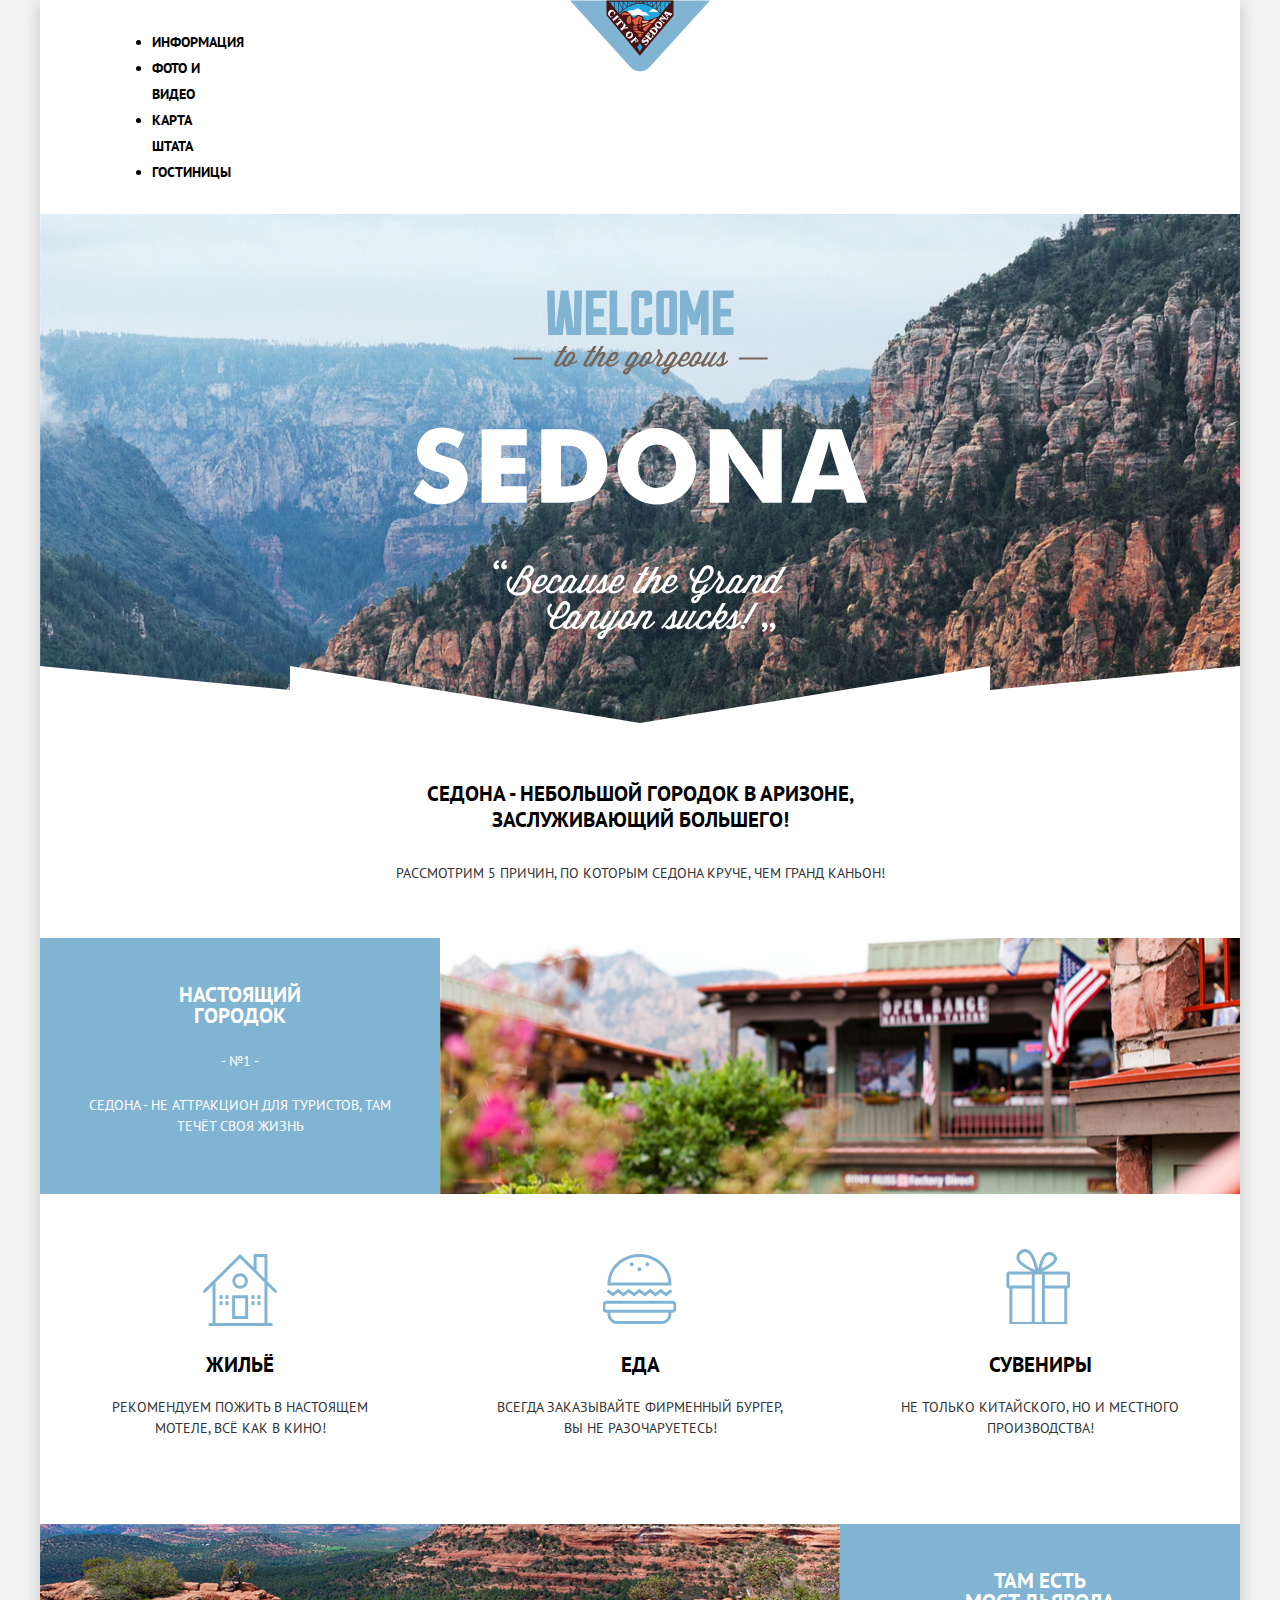
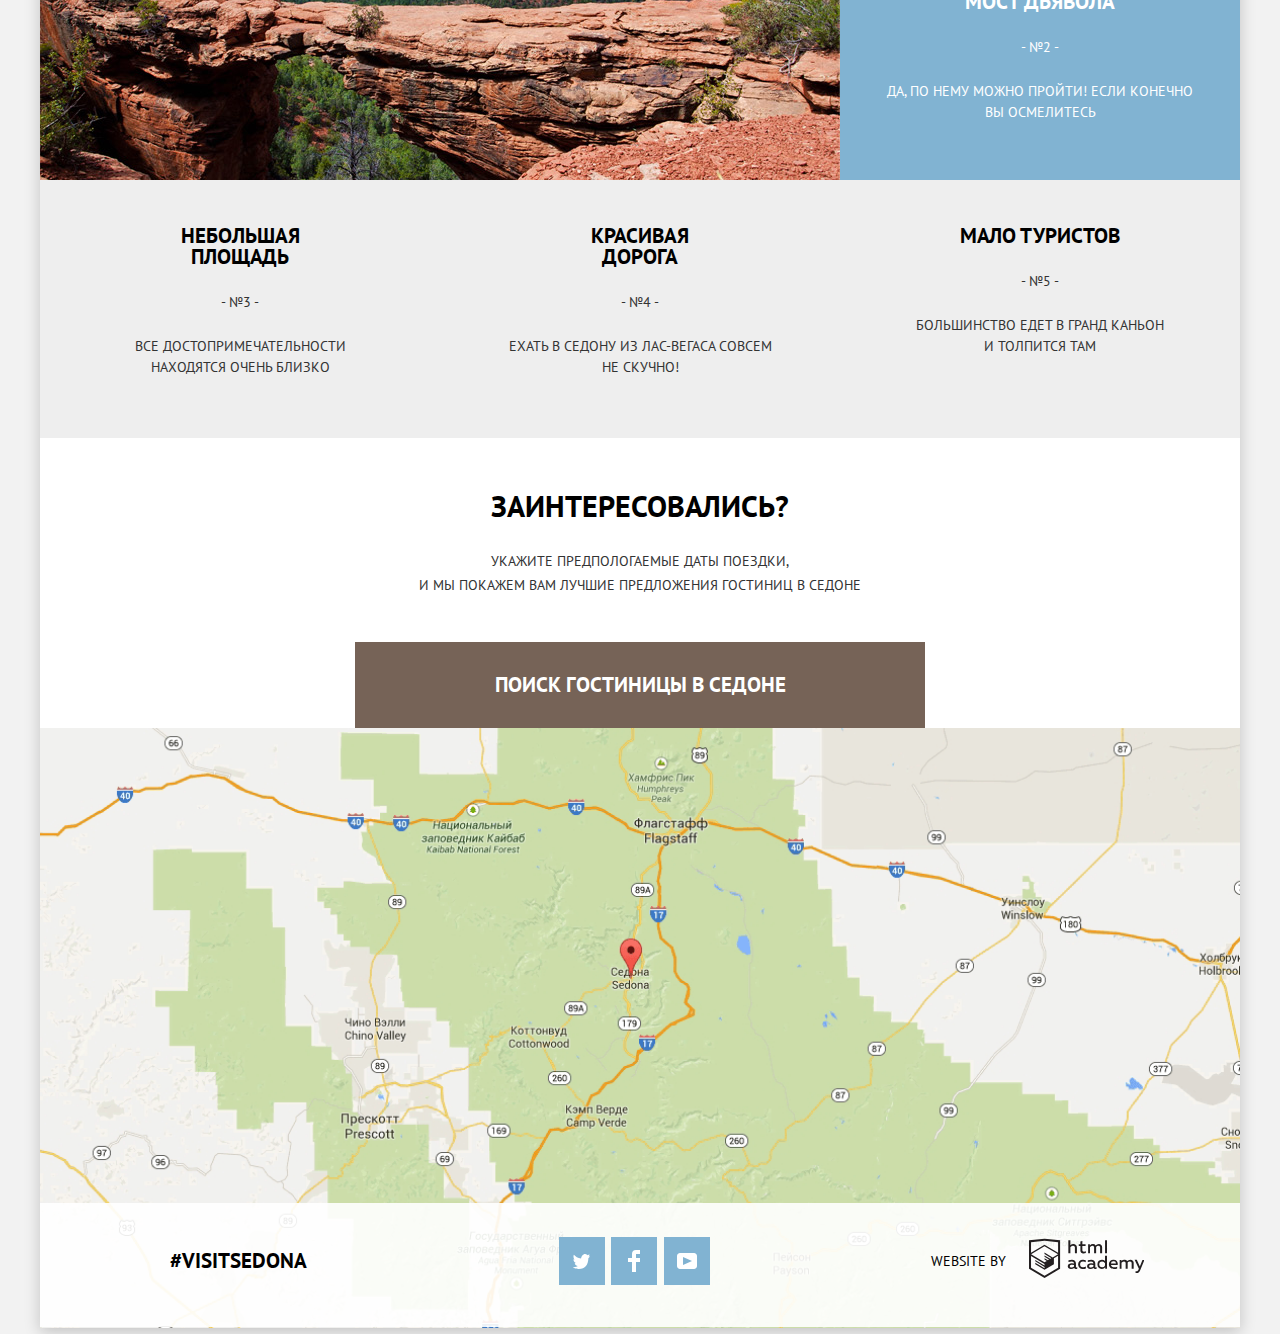
==== commit c59f1ae6: "Пункты меню размечены с помощью списка" ====
--- a/index.html
+++ b/index.html
@@ -16,10 +16,20 @@
         <img src="img/content/logo.svg" width="140" height="72" alt="Город Седона">
       </a>
       <nav class="main-navigation">
-        <a href="#">Информация</a>
-        <a href="#">Фото и видео</a>
-        <a href="#">Карта штата</a>
-        <a href="hotels.html">Гостиницы</a>
+        <ul class="site-navigation">
+          <li>
+            <a href="#">Информация</a>
+          </li>
+          <li>
+            <a href="#">Фото и видео</a>
+          </li>
+          <li>
+            <a href="#">Карта штата</a>
+          </li>
+          <li>
+            <a href="hotels.html">Гостиницы</a>
+          </li>
+        </ul>
       </nav>
     </header>
 
--- a/css/style.css
+++ b/css/style.css
@@ -36,6 +36,7 @@
 }
 
 .container{
+  position: relative;
   max-width: 1200px;
   min-width: 768px;
   margin: 0 auto;
@@ -117,7 +118,7 @@
   background-image: url("../img/decorative/intro-polygon.svg"), url("../img/decorative/intro-background.jpg");
   background-position: 50% 100%, 0 30%;
   background-repeat: no-repeat, no-repeat;
-  background-size: 100% 57px, 100%;
+  background-size: 100%, 100%;
 }
 
 .reasons{
@@ -410,7 +411,6 @@
 
           box-sizing: border-box;
   width: 570px;
-  margin: 0 auto;
   margin-left: -284px;
   padding: 0;
   max-height: 0;
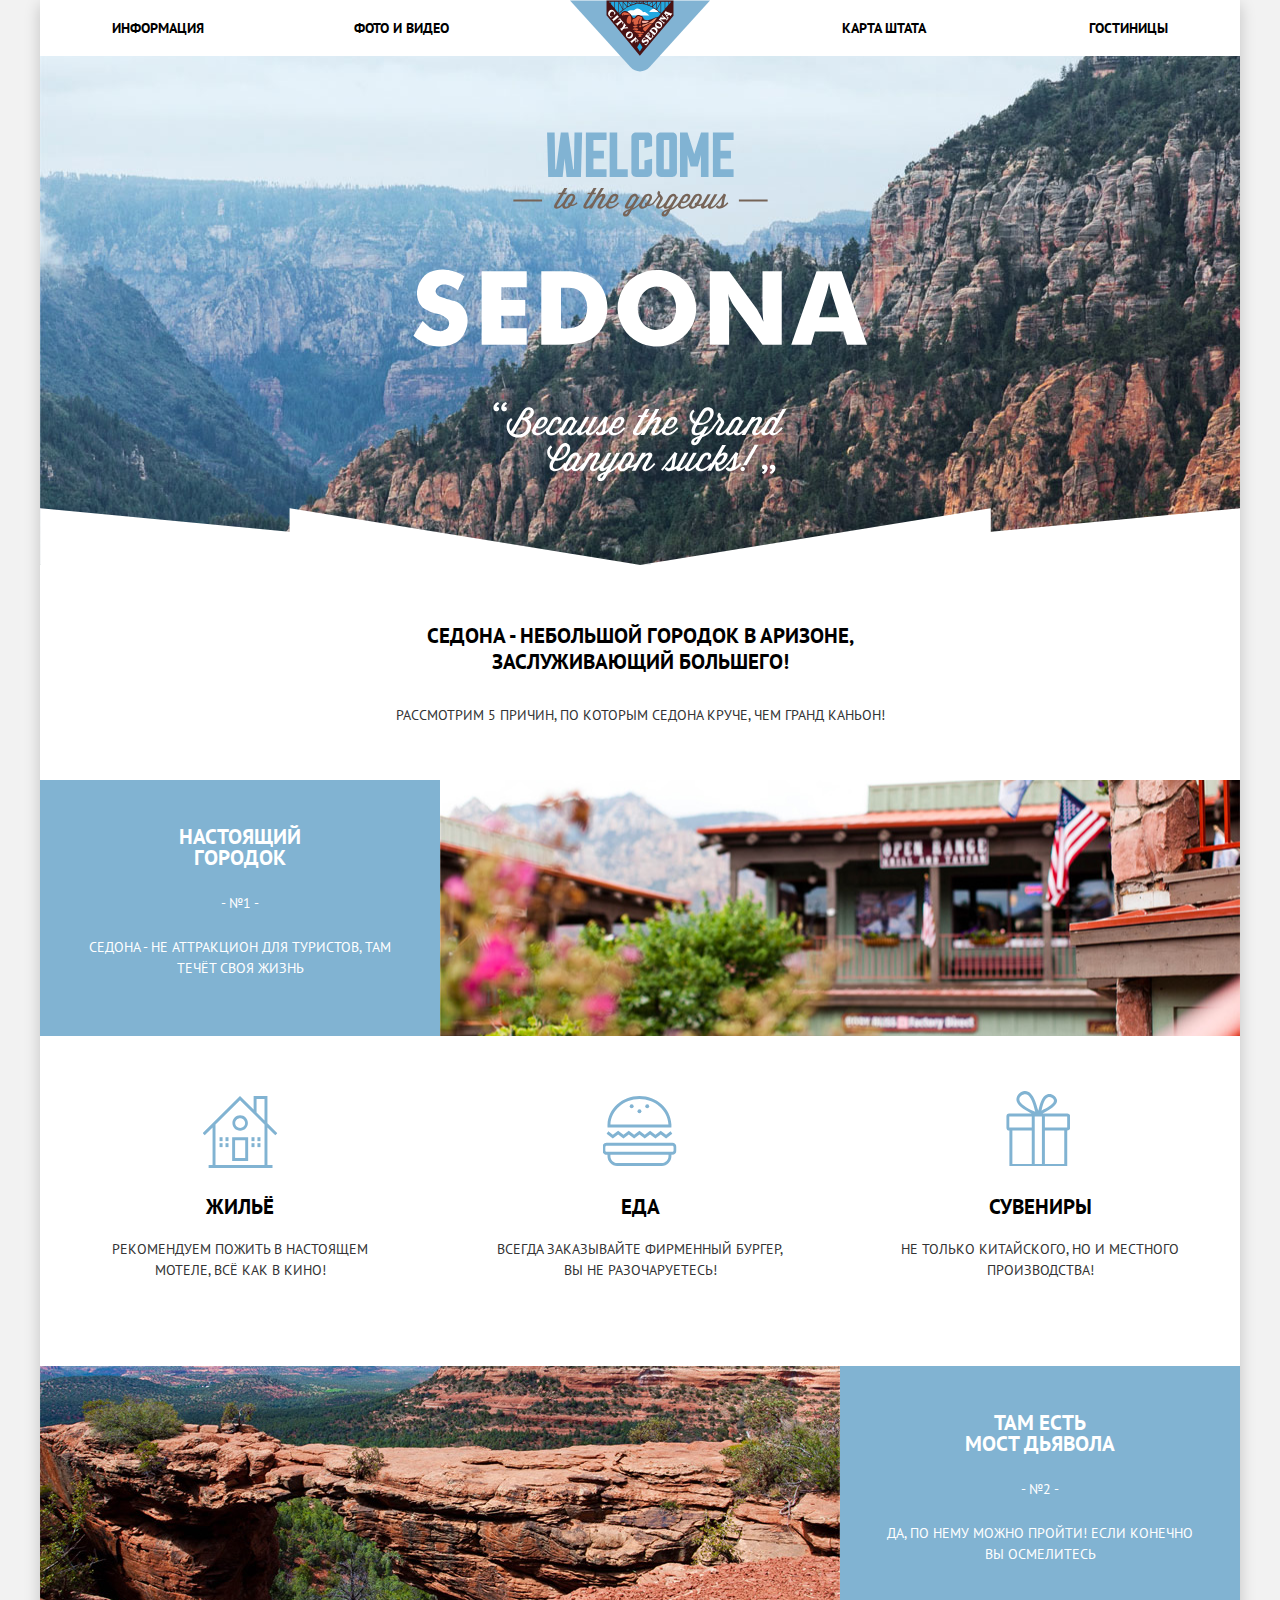
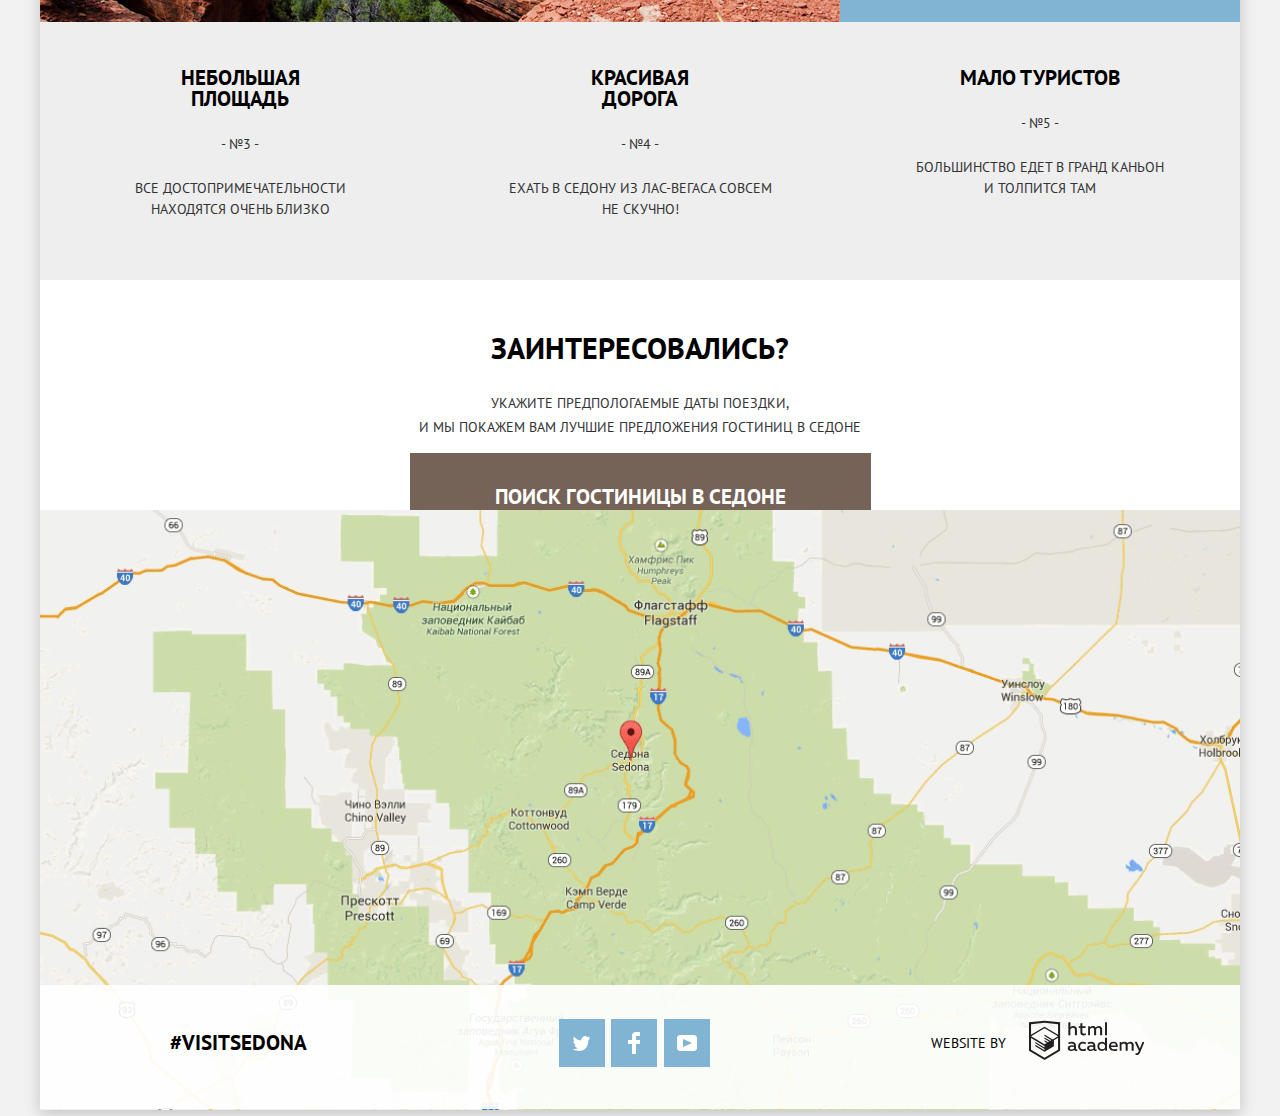
==== commit c83bb94f: "Кнопка поиска гостиниц заменена на ссылку" ====
--- a/index.html
+++ b/index.html
@@ -99,7 +99,7 @@
         <span>Заинтересовались?</span>
         <p>Укажите предпологаемые даты поездки,
           <br> и мы покажем вам лучшие предложения гостиниц в Седоне</p>
-        <button class="button search-hotel-btn" type="button">Поиск гостиницы в Седоне</button>
+        <a href="search-hotel.html" class="button search-hotel-btn">Поиск гостиницы в Седоне</a>
       </section>
       <div class="modal modal-hotels">
         <form class="search-hotel-form" action="https://echo.htmlacademy.ru" method="post">
@@ -213,7 +213,7 @@
     </footer>
   </div>
 
-  <script src="js/popup.min.js"></script>
+  <script src="js/popup.js"></script>
 
 </body>
 
--- a/css/style.css
+++ b/css/style.css
@@ -63,11 +63,6 @@
 }
 
 .main-navigation{
-  display: -webkit-box;
-  display: -ms-flexbox;
-  display: flex;
-  -ms-flex-wrap: wrap;
-      flex-wrap: wrap; 
   width: 88%;
   padding: 15px 0;
   
@@ -78,11 +73,41 @@
   color: #000000;
 }
 
-.main-navigation a{
+.site-navigation{
+  display: -webkit-box;
+  display: -ms-flexbox;
+  display: flex;
+  justify-content: space-between;
+  -ms-flex-wrap: wrap;
+      flex-wrap: wrap; 
+  margin: 0;
+  padding: 0;
+  list-style: none;
+}
+
+.site-navigation li{
+  width: 128px;
+}
+
+.site-navigation li:nth-child(1),
+.site-navigation li:nth-child(2){
+  text-align: left;
+}
+
+.site-navigation li:nth-child(2){
+  margin-right: 19%;
+}
+
+.site-navigation li:nth-child(3),
+.site-navigation li:nth-child(4){
+  text-align: right;
+}
+
+.site-navigation a{
   color: #000000;
 }
 
-.main-navigation a:nth-child(1){
+/*.main-navigation a:nth-child(1){
   margin-right: 14%;
 }
 
@@ -92,7 +117,7 @@
 
 .main-navigation a:nth-child(2){
   margin-right: auto;
-}
+}*/
 
 .main-navigation a:hover,
 .main-navigation a:focus{
@@ -115,10 +140,10 @@
   text-align: center;
 
   background-color: #79a7cb;
-  background-image: url("../img/decorative/intro-polygon.svg"), url("../img/decorative/intro-background.jpg");
+  background-image: url("../img/decorative/intro-polygon.png"), url("../img/decorative/intro-background.jpg");
   background-position: 50% 100%, 0 30%;
   background-repeat: no-repeat, no-repeat;
-  background-size: 100%, 100%;
+  background-size: 100% 57px, 100%;
 }
 
 .reasons{
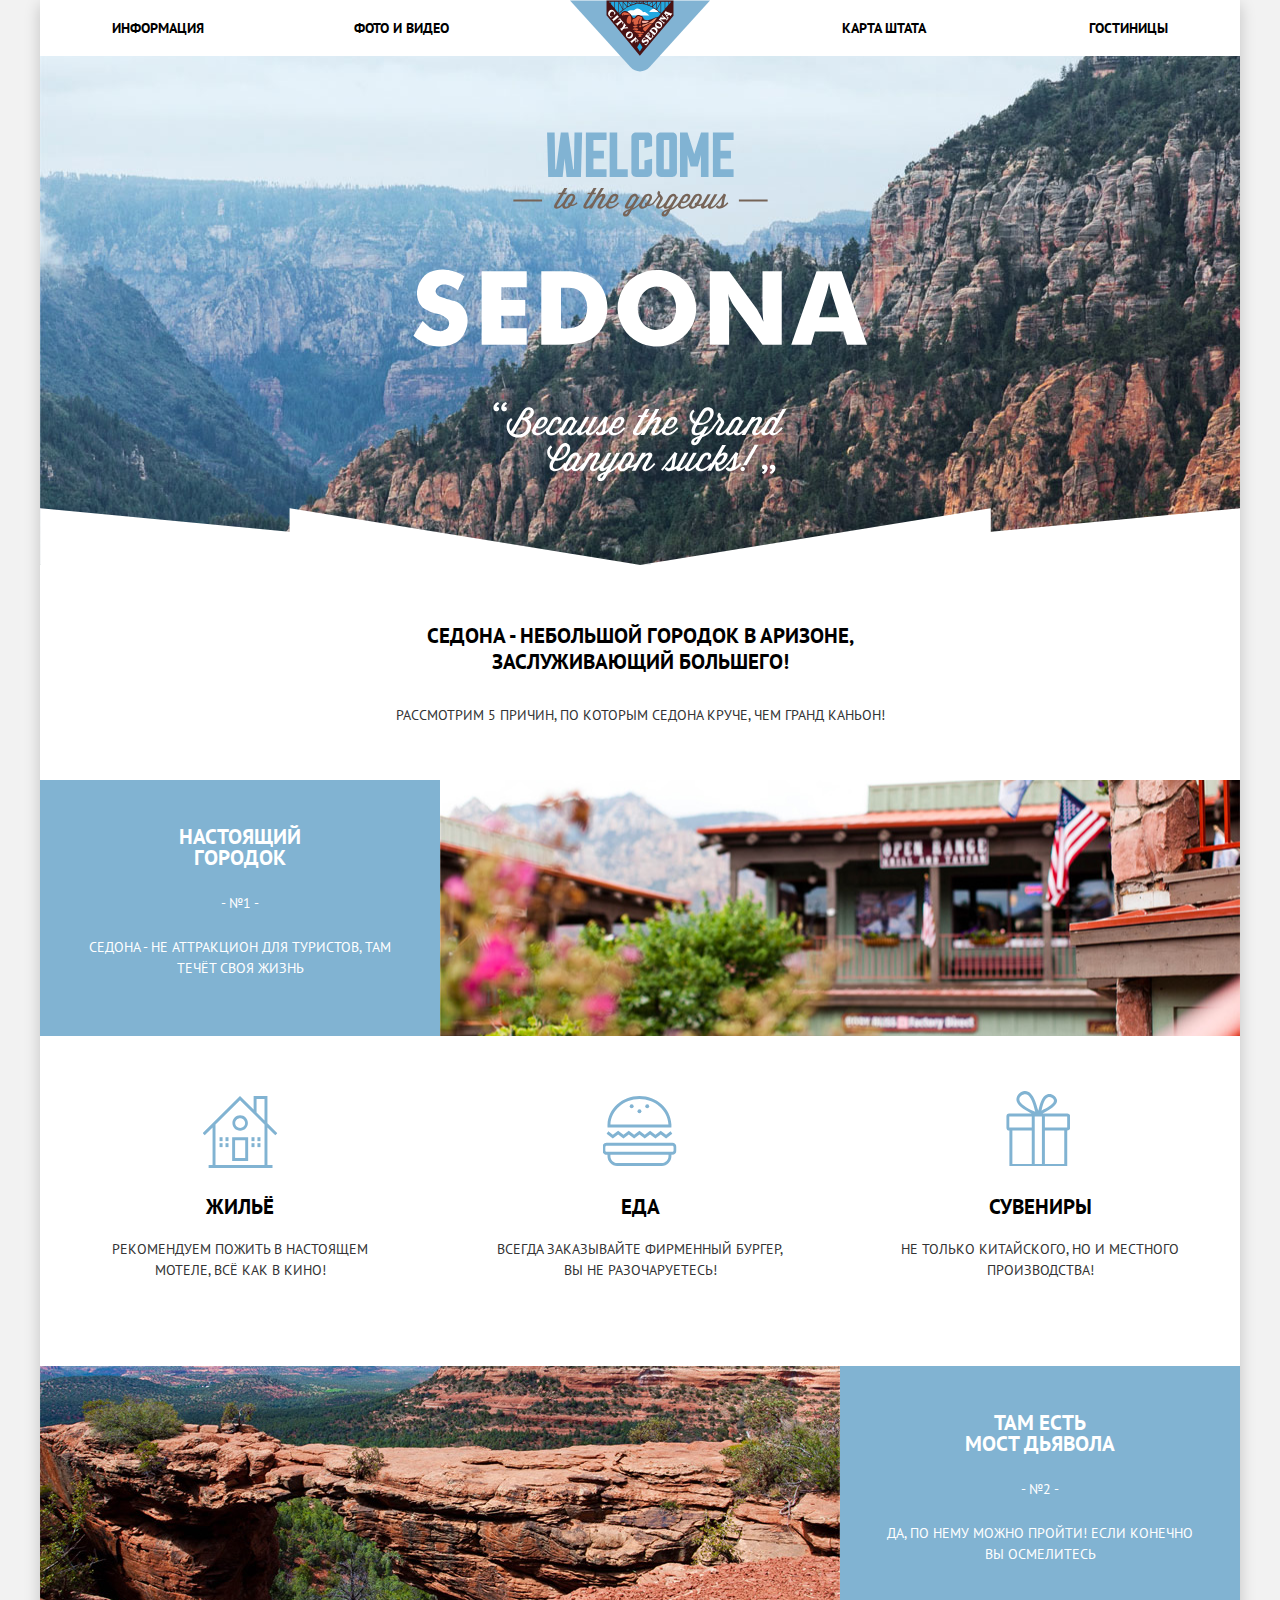
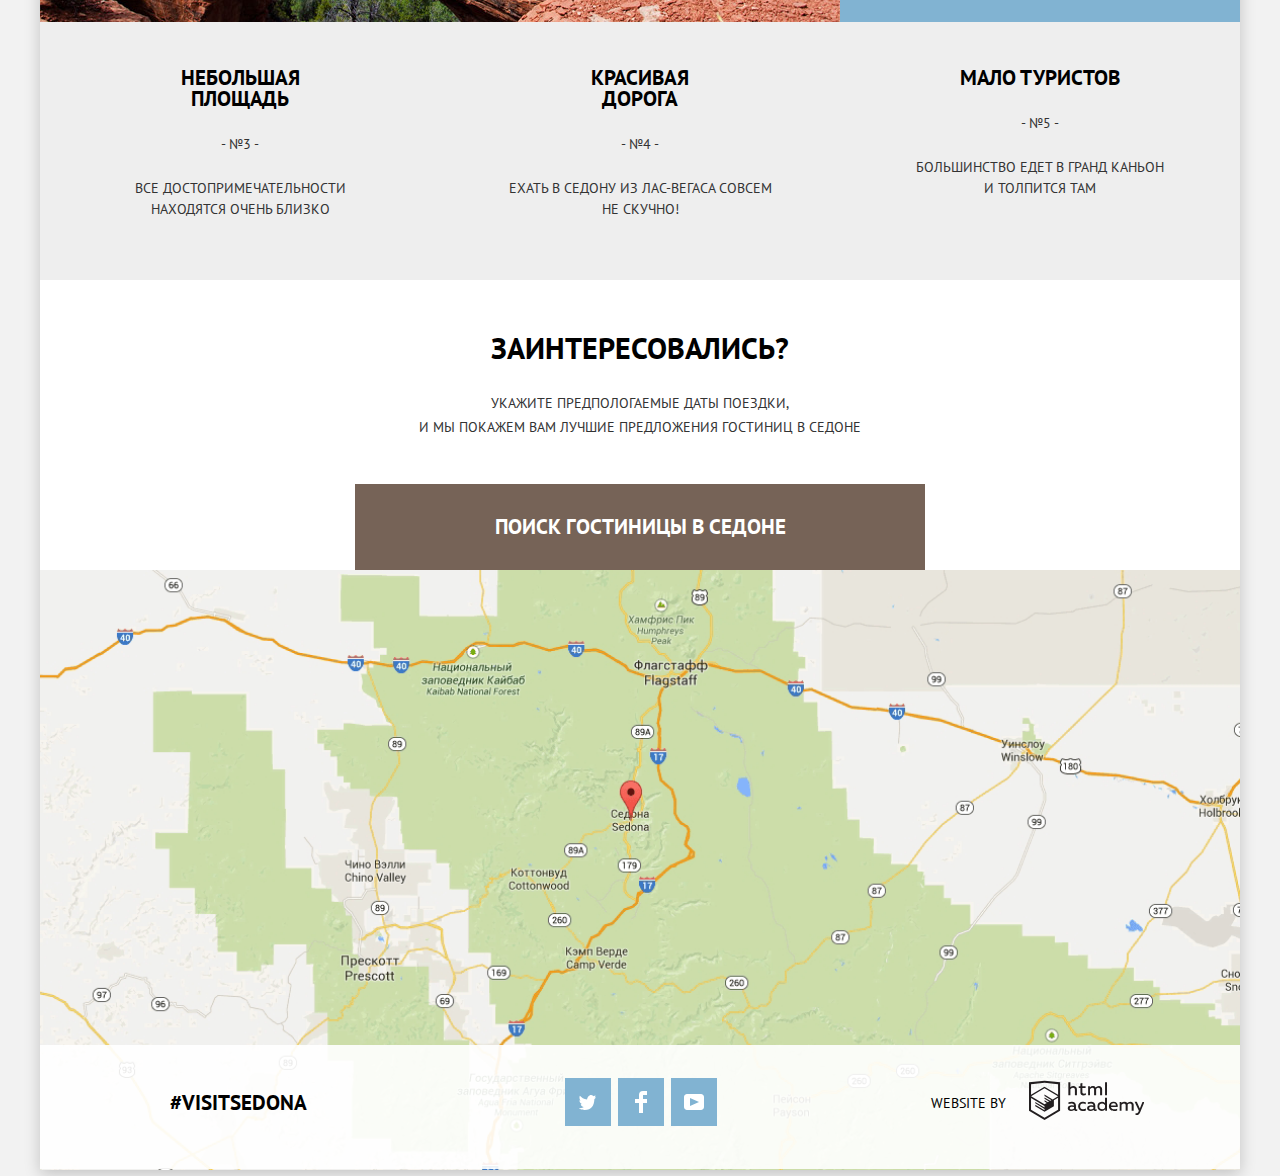
==== commit bec11254: "Подключены минимизированные стили и скрипты" ====
--- a/index.html
+++ b/index.html
@@ -6,7 +6,7 @@
   <title>HTML Academy: Седона</title>
   <link href="https://fonts.googleapis.com/css?family=PT+Sans:400,700&amp;subset=cyrillic-ext" rel="stylesheet">
   <link href="css/normalize.css" rel="stylesheet">
-  <link href="css/style.css" rel="stylesheet">
+  <link href="css/style.min.css" rel="stylesheet">
 </head>
 
 <body>
@@ -213,7 +213,7 @@
     </footer>
   </div>
 
-  <script src="js/popup.js"></script>
+  <script src="js/popup.min.js"></script>
 
 </body>
 
--- a/css/style.min.css
+++ b/css/style.min.css
@@ -0,0 +1 @@
+@-webkit-keyframes shake{0%,to{-webkit-transform:translateX(0);transform:translateX(0)}10%,30%,50%,70%,90%{-webkit-transform:translateX(-10px);transform:translateX(-10px)}20%,40%,60%,80%{-webkit-transform:translateX(10px);transform:translateX(10px)}}@keyframes shake{0%,to{-webkit-transform:translateX(0);transform:translateX(0)}10%,30%,50%,70%,90%{-webkit-transform:translateX(-10px);transform:translateX(-10px)}20%,40%,60%,80%{-webkit-transform:translateX(10px);transform:translateX(10px)}}body{margin:0;padding:0;font-family:"PT Sans",Arial,sans-serif;font-size:14px;line-height:21px;font-weight:400;color:#333;text-transform:uppercase;background-color:#f2f2f2}a{text-decoration:none}.visually-hidden:not(:focus):not(:active),input[type=checkbox].visually-hidden{position:absolute;width:1px;height:1px;margin:-1px;border:0;padding:0;white-space:nowrap;-webkit-clip-path:inset(100%);clip-path:inset(100%);clip:rect(0 0 0 0);overflow:hidden}.container{position:relative;max-width:1200px;min-width:768px;margin:0 auto;-webkit-box-shadow:0 5px 15px 0 rgba(0,1,1,.2);box-shadow:0 5px 15px 0 rgba(0,1,1,.2)}.main-header{position:relative;margin:0;padding:0;background-color:#fff}.main-header-logo{position:absolute;left:50%;-webkit-transform:translate(-50%);-ms-transform:translate(-50%);transform:translate(-50%)}.main-navigation{width:88%;padding:15px 0;margin:0 auto;line-height:26px;font-weight:700;color:#000}.site-navigation{display:-webkit-box;display:-ms-flexbox;display:flex;-webkit-box-pack:justify;-ms-flex-pack:justify;justify-content:space-between;-ms-flex-wrap:wrap;flex-wrap:wrap;margin:0;padding:0;list-style:none}.site-navigation li{width:128px}.site-navigation li:nth-child(1),.site-navigation li:nth-child(2){text-align:left}.site-navigation li:nth-child(2){margin-right:19%}.site-navigation li:nth-child(3),.site-navigation li:nth-child(4){text-align:right}.site-navigation a{color:#000}.main-navigation a:focus,.main-navigation a:hover{color:#81b3d2}.main-navigation a:active{color:rgba(0,0,0,.3)}.main-navigation .site-navigation-active{color:#766357}.intro{margin:0;padding-top:76px;padding-bottom:77px;text-align:center;background-color:#79a7cb;background-image:url(../img/decorative/intro-polygon.png),url(../img/decorative/intro-background.jpg);background-position:50% 100%,0 30%;background-repeat:no-repeat,no-repeat;background-size:100% 57px,100%}.reasons,.reasons-intro{margin:0;color:#333;background-color:#fff}.reasons-intro{width:490px;margin:0 auto;padding-top:41px;padding-bottom:40px;text-align:center}.reasons h2{margin-bottom:30px;font-size:21px;line-height:26px;font-weight:700;color:#000}.reason-item,.reason-text{display:-webkit-box;display:-ms-flexbox;display:flex}.reason-item{-webkit-box-pack:justify;-ms-flex-pack:justify;justify-content:space-between;color:#fff;background-color:#81b3d2}.reason-text{-webkit-box-orient:vertical;-webkit-box-direction:normal;-ms-flex-direction:column;flex-direction:column;-webkit-box-align:center;-ms-flex-align:center;align-items:center;margin-top:46px;margin-bottom:57px;width:calc(100%/3);text-align:center}.features-item h4,.reason-text h3{padding:0;font-size:21px;font-weight:700}.reason-text h3{width:37.7%;margin:0 0 25px}.reason-text span{margin-bottom:23px}.reason-text p{width:80%}.reason-photo{width:calc(100% - (100%/3));background-repeat:no-repeat;background-size:cover;background-position:50%}.reason-item-1 .reason-photo{background-image:url(../img/decorative/photo-reason-1.jpg)}.reason-item-2 .reason-photo{background-image:url(../img/decorative/photo-reason-2.jpg)}.features{color:#333;background-color:#fff}.features-block{display:-webkit-box;display:-ms-flexbox;display:flex}.features-item{position:relative;width:33%;padding:160px 4% 85px;text-align:center}.features-item h4{margin:0 0 22px;color:#000}.block-reasons-text p,.features-item p,.reason-text p{padding:0;margin:0}.features-item::before{content:"";position:absolute;top:60px;left:50%;-webkit-transform:translateX(-50%);-ms-transform:translateX(-50%);transform:translateX(-50%);width:75px;height:75px}.features-item:first-child::before{background-image:url(../img/icons/features-icon-1.svg);background-position:0 0;background-repeat:no-repeat}.features-item:nth-child(2)::before{background-image:url(../img/icons/features-icon-2.svg);background-position:0 0;background-repeat:no-repeat}.features-item:last-child::before{top:55px;-webkit-transform:translateX(-45%);-ms-transform:translateX(-45%);transform:translateX(-45%);background-image:url(../img/icons/features-icon-3.svg);background-position:0 0;background-repeat:no-repeat}.block-reasons{display:-webkit-box;display:-ms-flexbox;display:flex;margin:0;padding-top:45px;padding-bottom:60px;color:#333;background-color:#eee}.block-reasons-text{width:33%;padding:0 57px;text-align:center}.block-reasons-text h3{width:56%;padding:0;margin:0 auto 25px;font-size:21px;font-weight:700;color:#000}.block-reasons-text span{display:block;margin-bottom:23px}.button,.hotels{text-align:center}.hotels{margin:0;padding:50px 0 0;color:#333;background-color:#fff}.hotels span{font-size:30px;line-height:36px;font-weight:700;color:#000}.hotels p{width:450px;margin:25px auto 45px;line-height:24px}.button{font:inherit;font-weight:700;vertical-align:middle;color:#fff;text-transform:uppercase;background-color:#81b3d2;border:0;cursor:pointer}.search-hotel-btn{display:block;-webkit-box-sizing:border-box;box-sizing:border-box;width:570px;padding:30px 85px;margin:0 auto;font-size:21px;line-height:26px;color:#fff;background-color:#766357}.search-hotel-btn:hover{color:#fff;background-color:#604e43}.search-hotel-btn:active,.search-hotel-btn:focus{color:rgba(255,255,255,.3);background-color:#503e33}.modal-hotels{position:absolute;z-index:10;left:50%;overflow:hidden;-webkit-box-sizing:border-box;box-sizing:border-box;width:570px;margin-left:-284px;padding:0;max-height:0;font-weight:700;color:#000;background-color:#fff;-webkit-transition:max-height .15s ease-out;-o-transition:max-height .15s ease-out;transition:max-height .15s ease-out}.modal-show{max-height:800px;-webkit-transition:max-height .25s ease-in;-o-transition:max-height .25s ease-in;transition:max-height .25s ease-in}.modal-error{-webkit-animation:shake .6s;animation:shake .6s}.search-hotel-form{display:-webkit-box;display:-ms-flexbox;display:flex;-webkit-box-orient:vertical;-webkit-box-direction:normal;-ms-flex-direction:column;flex-direction:column;-ms-flex-wrap:wrap;flex-wrap:wrap;margin:57px 55px}.modal-hotels input::-ms-clear{display:none}.modal-hotels input{-webkit-box-sizing:border-box;box-sizing:border-box;height:38px;font:inherit;line-height:26px;text-transform:uppercase;background-color:#f2f2f2;border:solid 2px transparent}.modal-hotels input:hover{background-color:#ebebeb}.modal-hotels input:focus{background-color:transparent;border:solid 2px #e5e5e5}.input-date{display:-webkit-box;display:-ms-flexbox;display:flex;-webkit-box-align:center;-ms-flex-align:center;align-items:center;position:relative;margin-bottom:30px}.input-date label{margin-right:auto}.input-date input{-webkit-box-sizing:border-box;box-sizing:border-box;width:346px;padding:4px 37px 4px 10px}.btn-for-input{position:absolute;background-color:transparent}.btn-for-input svg{fill:#a9a9a9}.btn-for-input line{stroke:#a9a9a9}.btn-for-input:focus svg,.btn-for-input:hover svg{fill:#000}.btn-for-input:focus line,.btn-for-input:hover line{stroke:#000}.btn-for-input:active svg{fill:#81b3d2}.btn-for-input:active line{stroke:#81b3d2}.input-date .btn-for-input{top:7px;right:4px}.person-number{display:-webkit-box;display:-ms-flexbox;display:flex;-webkit-box-pack:justify;-ms-flex-pack:justify;justify-content:space-between}.input-person-number{position:relative;margin-bottom:52px}.input-person-number input{-webkit-box-sizing:border-box;box-sizing:border-box;width:115px;padding:6px 45px;text-align:center}.input-adults-number{margin-right:50px}.input-adults-number label{margin-right:39px}.input-adults-number .reduce-number-btn{top:8px;left:120px}.input-adults-number .increase-number-btn{top:9px;right:10px}.input-children-number label{margin-right:23px}.input-children-number .reduce-number-btn{top:8px;left:72px}.input-children-number .increase-number-btn{top:9px;right:7px}.person-number input::-webkit-inner-spin-button,.person-number input::-webkit-outer-spin-button{-webkit-appearance:none}.person-number input{-moz-appearance:textfield}.modal-hotels .search-btn{padding:16px 30px;font-size:21px;line-height:26px}.modal-hotels .search-btn:focus,.modal-hotels .search-btn:hover{color:#fff;background-color:#669ec0}.modal-hotels .search-btn:active{color:rgba(255,255,255,.3);background-color:#5496bd}.filters{margin:0;padding-top:28px;padding-bottom:31px;color:#fff;background-color:#79a7cb;background-image:url(../img/decorative/filter-background.jpg);background-repeat:no-repeat;background-position:0 50%}.filter{display:-webkit-box;display:-ms-flexbox;display:flex;-webkit-box-pack:justify;-ms-flex-pack:justify;justify-content:space-between;padding:0 6%}.filters fieldset{padding:0;margin:0 11% 0 0;border:0}.filters legend{padding:0;margin:0 0 25px;font-size:16px;font-weight:700}.filters ul{padding:0;margin:0;list-style:none}.filter-option{margin-bottom:23px;padding-left:40px}.filter-option:last-child{margin-bottom:0}.filter-option label{position:relative;display:block;cursor:pointer;-webkit-user-select:none;-moz-user-select:none;-ms-user-select:none;user-select:none}.filter-input-checkbox+label::before{content:"";position:absolute;left:-40px;top:-1px;width:27px;height:24px;background-image:url(../img/icons/checkbox-off.svg);background-repeat:no-repeat;background-position:0 0}.filter-input-checkbox:checked+label::before{content:"";position:absolute;left:-40px;top:-1px;width:27px;height:24px;background-image:url(../img/icons/checkbox-on.svg);background-repeat:no-repeat;background-position:0 0}.filter-input-checkbox:disabled+label::before{background-image:url(../img/icons/checkbox-off-disabled.svg)}.filter-input-checkbox:checked:disabled+label::before{background-image:url(../img/icons/checkbox-on-disabled.svg)}.filter-input-checkbox:focus+label::before{outline:5px auto -webkit-focus-ring-color}.filter-range{max-width:328px;min-width:235px;margin-left:auto;color:#fff;text-transform:uppercase}.filter-range-title{margin-bottom:9px;margin-left:10px;font-weight:600;font-size:16px;line-height:21px}.price-controls,.range-controls{position:relative;margin-left:10px}.price-controls{height:34px;font-size:0;border:2px solid #fff;border-radius:2px;margin-bottom:20px}.price-controls::after{content:"";position:absolute;top:50%;left:50%;width:2px;height:22px;background:#fff;-webkit-transform:translate(-50%,-50%);-ms-transform:translate(-50%,-50%);transform:translate(-50%,-50%)}.price-controls label{display:inline-block;font-size:14px;line-height:34px;vertical-align:top;cursor:pointer}.price-controls .max-price,.price-controls .min-price{-webkit-box-sizing:border-box;box-sizing:border-box;width:50%}.price-controls .min-price{padding-left:20%}.price-controls .max-price{padding-left:17%}.price-controls input{width:55%;height:25px;margin:0;color:inherit;font:inherit;background:0 0;border:0}.range-controls{margin-bottom:32px}.range-controls .scale{height:2px;background:rgba(255,255,255,.3)}.range-controls .bar{width:80%;height:2px;background:#fff}.range-toggle{position:absolute;top:-9px;width:4px;height:4px;background:#ababab;border:8px solid #fff;border-radius:50%;-webkit-box-shadow:0 2px 1px 0 rgba(0,1,1,.2);box-shadow:0 2px 1px 0 rgba(0,1,1,.2);cursor:pointer}.range-toggle:hover{background:#1c4f80}.range-toggle-min{left:0}.range-toggle-max{left:80%}.btn-transparent{display:block;margin:0 auto;padding:6px 35px;font-size:14px;line-height:20px;color:#fff;text-transform:uppercase;background:0 0;border:2px solid #fff;border-radius:2px;cursor:pointer}.btn-transparent:hover{color:#000;background:#fff}.hotels-result{margin:0;padding:31px 6%;font-size:12px;line-height:18px;color:#000;background-color:#fefefe;border-bottom:1px solid #e5e5e5}.hotels-result,.sort,.sort-type{display:-webkit-box;display:-ms-flexbox;display:flex}.sort{-webkit-box-align:center;-ms-flex-align:center;align-items:center}.sort span{margin-right:47px;font-size:21px;line-height:26px;font-weight:700}.sort-type{margin-top:7px}.sort-type h2{padding:0;margin:0 40px 0 0;font-size:12px;line-height:18px}.sort-type a{margin-right:30px;color:rgba(0,0,0,.3);border-bottom:dotted 1px #81b3d2}.hotel-name:focus h3,.hotel-name:hover h3,.sort-type a:focus,.sort-type a:hover{color:#81b3d2}.sort-type a:active{color:#000;border:0}.sort-type .sort-type-active{color:#81b3d2;border:0}.sort-type-buttons{margin-left:auto;padding-top:6px}.sort-btn:first-child{margin-right:10px}.sort-btn svg{fill:#cacaca}.sort-btn:focus svg,.sort-btn:hover svg{fill:#000}.sort-btn:active svg,.sort-descending svg{fill:#81b3d2}.hotels-list{margin:0;padding:0;color:#333;background-color:#fff}.hotels-item{padding:24px 73px 30px;display:-webkit-box;display:-ms-flexbox;display:flex;-webkit-box-pack:justify;-ms-flex-pack:justify;justify-content:space-between;line-height:0;border-bottom:1px solid #e5e5e5}.hotels-item img{padding:0;margin:5px 30px 0 0}.hotel-info{-webkit-box-orient:vertical;-webkit-box-direction:normal;-ms-flex-direction:column;flex-direction:column;line-height:21px}.hotel-name h3{padding:0;margin:0 0 9px;font-size:21px;line-height:26px;font-weight:700;color:#000}.hotel-name:active h3{color:rgba(0,0,0,.3)}.about-hotel,.hotel-info,.short-info{display:-webkit-box;display:-ms-flexbox;display:flex}.short-info span{margin-bottom:13px}.about-hotel{-webkit-box-orient:vertical;-webkit-box-direction:normal;-ms-flex-direction:column;flex-direction:column;margin-right:5px}.about-hotel-btn{-webkit-box-sizing:border-box;box-sizing:border-box;width:110px;padding:3px 5px}.about-hotel-btn:focus,.about-hotel-btn:hover{background-color:#669ec0}.about-hotel-btn:active{color:rgba(255,255,255,.3);background-color:#5496bd}.booking-hotel{display:-webkit-box;display:-ms-flexbox;display:flex;-webkit-box-orient:vertical;-webkit-box-direction:normal;-ms-flex-direction:column;flex-direction:column}.booking-hotel-btn{-webkit-box-sizing:border-box;box-sizing:border-box;width:142px;padding:3px 5px;background-color:#766357}.booking-hotel-btn:focus,.booking-hotel-btn:hover{background-color:#604e43}.booking-hotel-btn:active{color:rgba(255,255,255,.3);background-color:#503e33}.rating{padding:0;display:-webkit-box;display:-ms-flexbox;display:flex;-webkit-box-orient:vertical;-webkit-box-direction:normal;-ms-flex-direction:column;flex-direction:column;-webkit-box-pack:justify;-ms-flex-pack:justify;justify-content:space-between;-webkit-box-align:end;-ms-flex-align:end;align-items:flex-end;position:relative;margin:0 0 0 auto;line-height:21px}.stars{margin-top:3px;height:20px;background-image:url(../img/icons/star.svg);background-position:0 0;background-repeat:space}.hotels-item:nth-last-of-type(1) .stars{width:89px}.hotels-item:nth-of-type(2) .stars{width:65px}.hotels-item:nth-of-type(3) .stars{width:40px}.rating span{width:85px;padding:3px 13px 3px 15px;color:#666;background-color:#f2f2f2}.map{position:relative;margin:0 0 -125px;padding:0;height:600px;background-image:url(../img/content/map.png);background-position:50%;background-size:cover;background-repeat:no-repeat}.map iframe{position:relative;z-index:2;width:100%;border:0}.main-footer{position:relative;z-index:3;margin:0;padding:32px 0 40px;line-height:26px;text-align:center;color:#000;background-color:rgba(255,255,255,.9);display:-webkit-box;display:-ms-flexbox;display:flex;-webkit-box-align:center;-ms-flex-align:center;align-items:center}.hashtag{margin:0;font-size:21px;font-weight:700}.footer-social,.hashtag{width:33%}.footer-social ul,.social-btn{display:-webkit-box;display:-ms-flexbox;display:flex;justify-content:center}.footer-social ul{-ms-flex-wrap:wrap;flex-wrap:wrap;margin:0 auto;padding:0 0 0 10px;list-style:none;-webkit-box-pack:justify;-ms-flex-pack:justify;width:100%}.social-btn{-webkit-box-pack:center;-ms-flex-pack:center;-webkit-box-align:center;-ms-flex-align:center;align-items:center;width:46px;height:48px;margin-bottom:2px;margin-right:7px;color:#000;background-color:#81b3d2}.social-btn::before{content:"";width:20px;height:22px;background-position:center center;background-repeat:no-repeat}li:nth-child(1) .social-btn::before{background-image:url(../img/icons/twitter-icon.svg)}li:nth-child(2) .social-btn::before{background-image:url(../img/icons/fb-icon.svg)}li:nth-child(3) .social-btn::before{background-image:url(../img/icons/youtube-icon.svg)}.social-btn:focus,.social-btn:hover{background-color:#669ec0}.social-btn:active{background-color:#5496bd}.social-btn:active::before{opacity:.3}.footer-copyright{display:-webkit-box;display:-ms-flexbox;display:flex;-webkit-box-pack:center;-ms-flex-pack:center;justify-content:center;-webkit-box-align:center;-ms-flex-align:center;align-items:center;width:33%;margin:0}.footer-copyright div{width:105px;padding-right:8px;font-size:14px;line-height:26px;font-weight:400}.copyright-link{margin-top:3px}.copyright-link svg{fill:#231f20}.copyright-link:focus svg,.copyright-link:hover svg{fill:#81b3d2}.copyright-link:active svg{fill:#bdbbbc}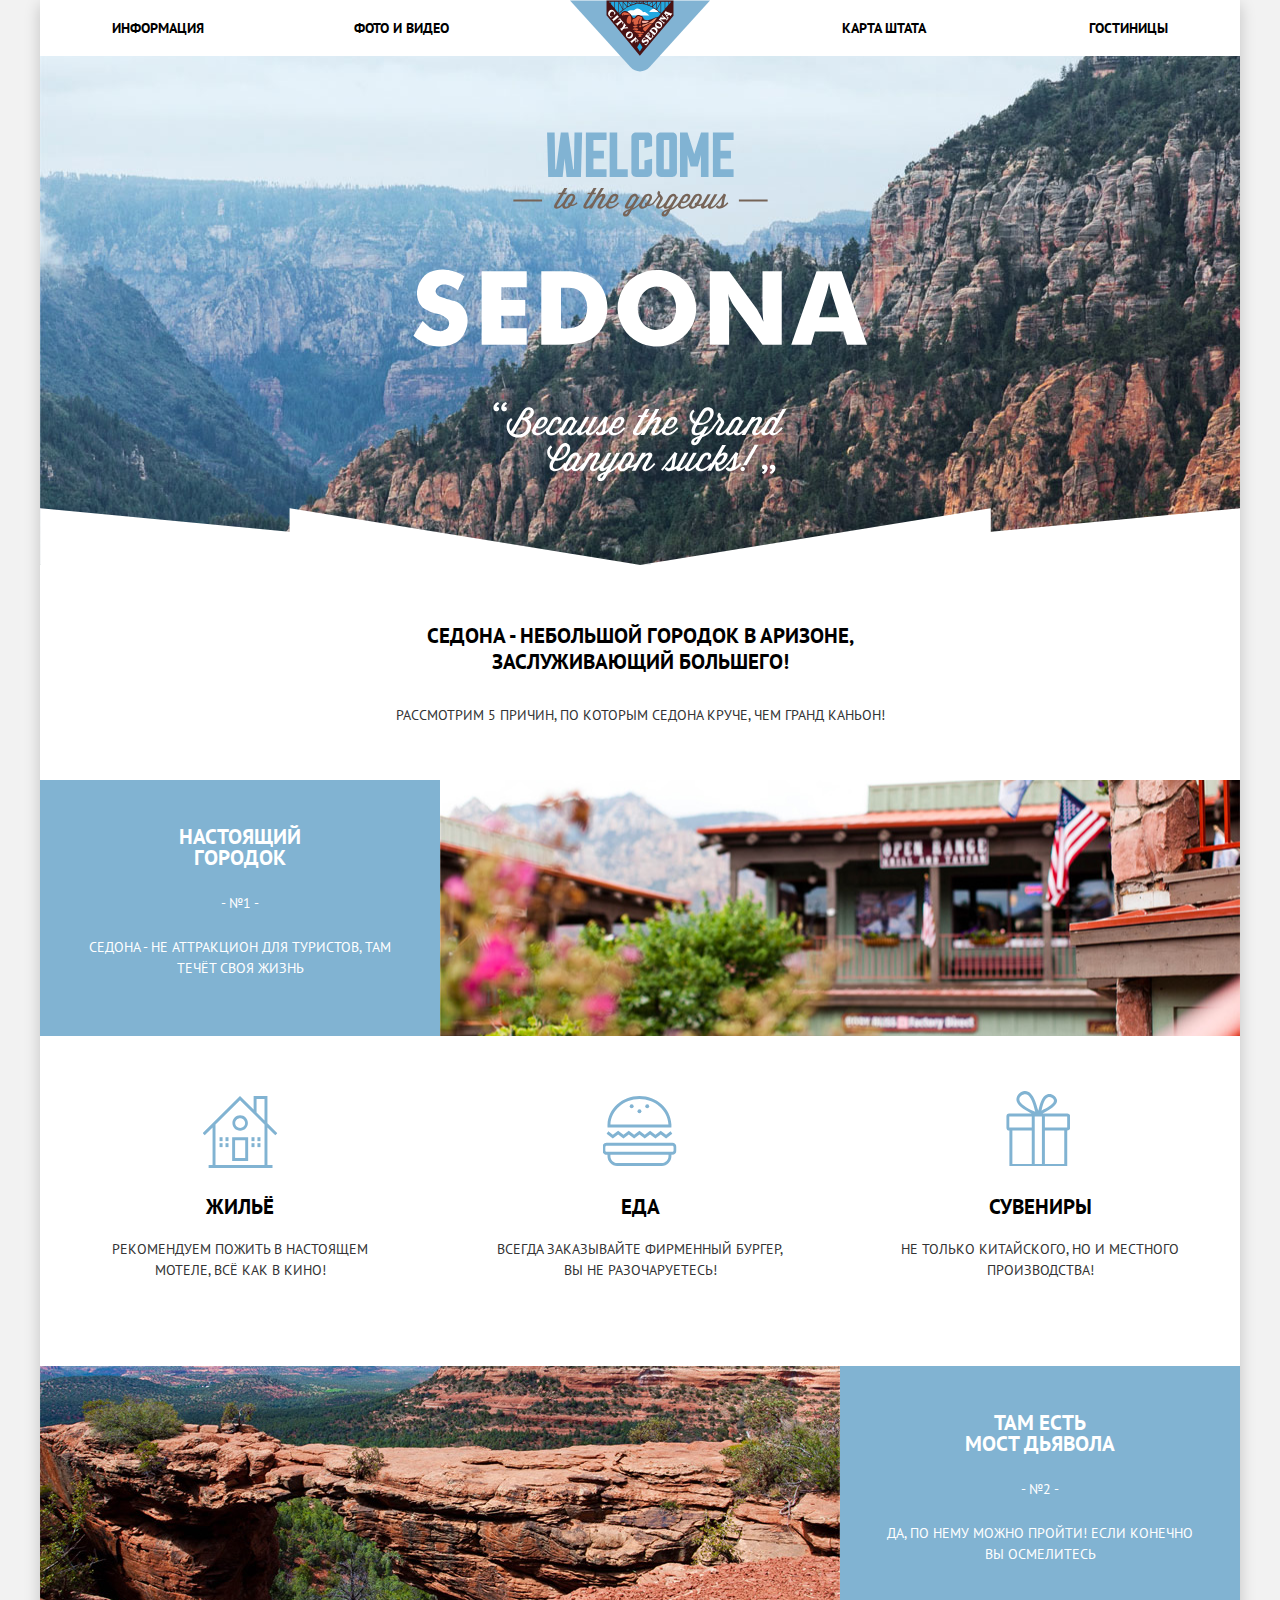
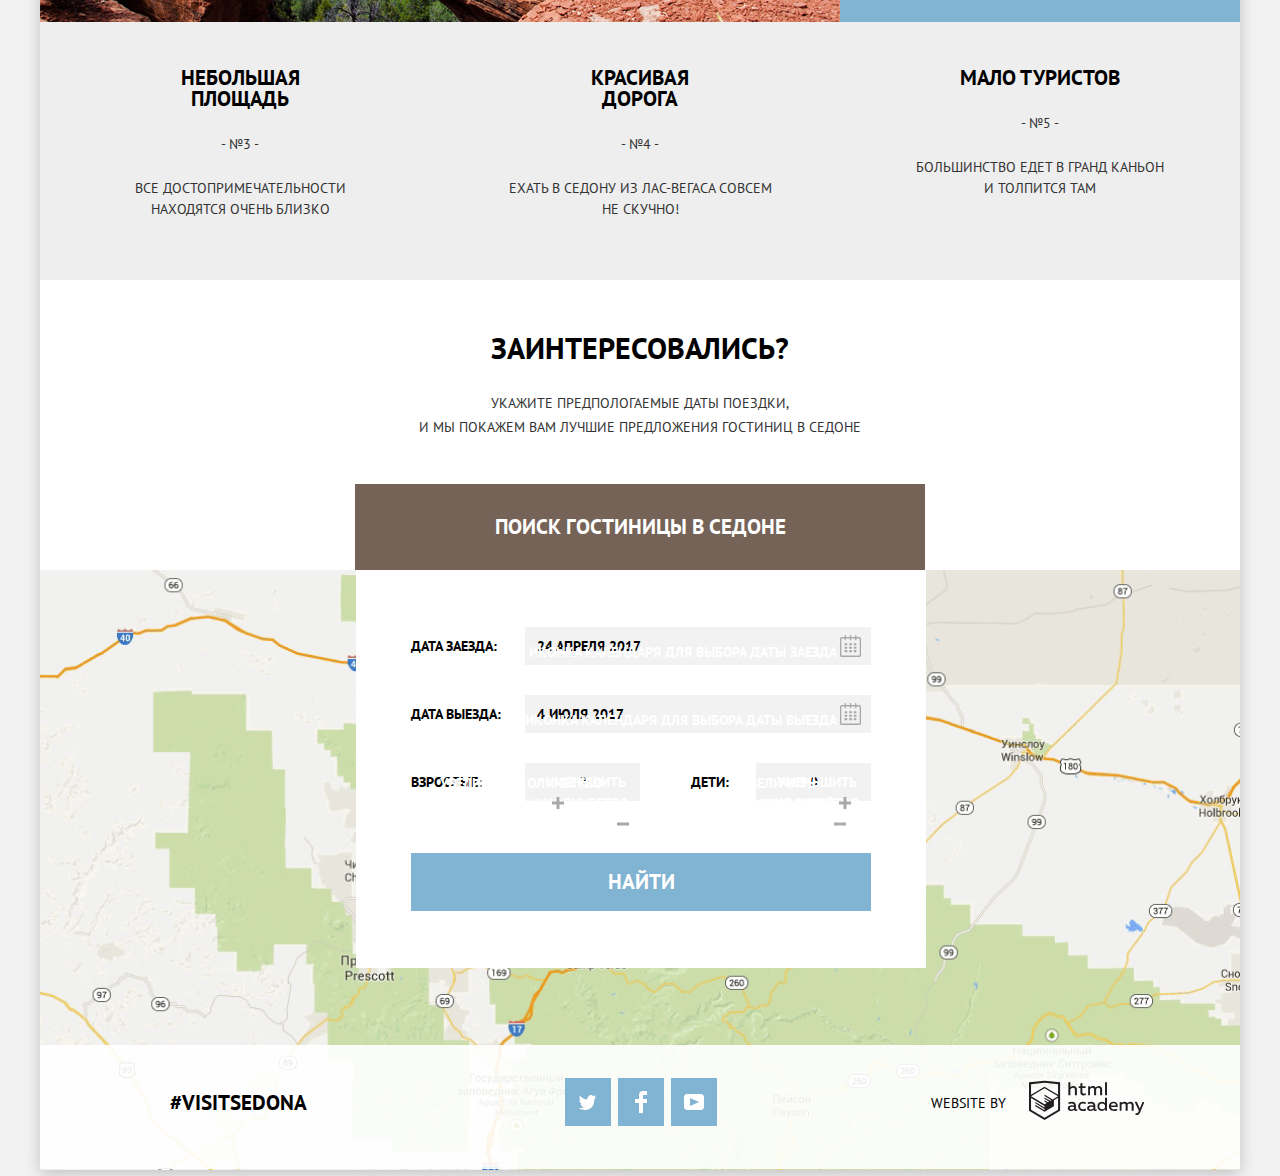
==== commit a5207f8f: "Добавлена подписи к кнопкам в форме, добавлен класс для модалки" ====
--- a/index.html
+++ b/index.html
@@ -101,7 +101,7 @@
           <br> и мы покажем вам лучшие предложения гостиниц в Седоне</p>
         <a href="search-hotel.html" class="button search-hotel-btn">Поиск гостиницы в Седоне</a>
       </section>
-      <div class="modal modal-hotels">
+      <div class="modal modal-hotels modal-show">
         <form class="search-hotel-form" action="https://echo.htmlacademy.ru" method="post">
           <div class="input-date">
             <label for="arrival-date">
@@ -109,7 +109,7 @@
             </label>
             <input class="js-calendar-toggle" type="text" name="arrival-date" id="arrival-date" placeholder="дд месяц гггг" value="24 апреля 2017">
             <p class="visually-hidden">Выбрать дату заезда</p>
-            <button class="button btn-for-input js-calendar-toggle" type="button">
+            <button class="button btn-for-input js-calendar-toggle" type="button">Иконка календаря для выбора даты заезда
               <svg xmlns="http://www.w3.org/2000/svg" width="21" height="22">
                 <path d="M19.251 2.025h-2.845V.648c0-.381-.294-.689-.656-.689-.363 0-.656.308-.656.689v1.377h-3.938V.648c0-.381-.294-.689-.655-.689-.363 0-.657.308-.657.689v1.377H5.906V.648c0-.381-.294-.689-.656-.689-.363 0-.657.308-.657.689v1.377H1.75C.784 2.025 0 2.847 0 3.862v16.302C0 21.179.784 22 1.75 22h17.501c.966 0 1.749-.821 1.749-1.836V3.862c0-1.015-.783-1.837-1.749-1.837zm.437 18.139a.448.448 0 0 1-.437.459H1.75a.45.45 0 0 1-.438-.459V3.862a.45.45 0 0 1 .438-.459h2.844v1.378c0 .381.294.689.657.689.362 0 .656-.308.656-.689V3.403h3.938v1.378c0 .381.294.689.657.689.361 0 .655-.308.655-.689V3.403h3.938v1.378c0 .381.293.689.656.689.362 0 .656-.308.656-.689V3.403h2.845c.241 0 .437.206.437.459v16.302z"
                 />
@@ -124,7 +124,7 @@
             </label>
             <input class="js-calendar-toggle" type="text" name="departure-date" id="departure-date" placeholder="дд месяц гггг" value="4 июля 2017">
             <p class="visually-hidden">Выбрать дату выезда</p>
-            <button class="button btn-for-input js-calendar-toggle" type="button">
+            <button class="button btn-for-input js-calendar-toggle" type="button">Иконка календаря для выбора даты выезда
               <svg xmlns="http://www.w3.org/2000/svg" width="21" height="22">
                 <path d="M19.251 2.025h-2.845V.648c0-.381-.294-.689-.656-.689-.363 0-.656.308-.656.689v1.377h-3.938V.648c0-.381-.294-.689-.655-.689-.363 0-.657.308-.657.689v1.377H5.906V.648c0-.381-.294-.689-.656-.689-.363 0-.657.308-.657.689v1.377H1.75C.784 2.025 0 2.847 0 3.862v16.302C0 21.179.784 22 1.75 22h17.501c.966 0 1.749-.821 1.749-1.836V3.862c0-1.015-.783-1.837-1.749-1.837zm.437 18.139a.448.448 0 0 1-.437.459H1.75a.45.45 0 0 1-.438-.459V3.862a.45.45 0 0 1 .438-.459h2.844v1.378c0 .381.294.689.657.689.362 0 .656-.308.656-.689V3.403h3.938v1.378c0 .381.294.689.657.689.361 0 .655-.308.655-.689V3.403h3.938v1.378c0 .381.293.689.656.689.362 0 .656-.308.656-.689V3.403h2.845c.241 0 .437.206.437.459v16.302z"
                 />
@@ -138,14 +138,14 @@
             <div class="input-person-number input-adults-number">
               <label for="adults-number">Взрослые:</label>
               <p class="visually-hidden">Уменьшить количество взрослых</p>
-              <button class="button btn-for-input reduce-number-btn" type="button">
+              <button class="button btn-for-input reduce-number-btn" type="button">Уменьшить количество взрослых
                 <svg width="13" height="13">
                   <line x1="1" y1="8" x2="13" y2="8" stroke="#000000" stroke-width="3" />
                 </svg>
               </button>
               <input type="number" name="adults-number" id="adults-number" value="2" min="1" max="20">
               <p class="visually-hidden">Увеличить количество взрослых</p>
-              <button class="button btn-for-input increase-number-btn" type="button">
+              <button class="button btn-for-input increase-number-btn" type="button">Увеличить количество взрослых
                 <svg width="13" height="14">
                   <line x1="1" y1="8" x2="13" y2="8" stroke="#000000" stroke-width="3" />
                   <line x1="7" y1="2" x2="7" y2="14" stroke="#000000" stroke-width="3" />
@@ -155,14 +155,14 @@
             <div class="input-person-number input-children-number">
               <label for="children-number">Дети:</label>
               <p class="visually-hidden">Уменьшить количество детей</p>
-              <button class="button btn-for-input reduce-number-btn" type="button">
+              <button class="button btn-for-input reduce-number-btn" type="button">Уменьшить количество детей
                 <svg width="13" height="13">
                   <line x1="1" y1="8" x2="13" y2="8" stroke="#000000" stroke-width="3" />
                 </svg>
               </button>
               <input type="number" name="children-number" id="children-number" value="0" min="0" max="20">
               <p class="visually-hidden">Увеличить количество детей</p>
-              <button class="button btn-for-input increase-number-btn" type="button">
+              <button class="button btn-for-input increase-number-btn" type="button">Увеличить количество детей
                 <svg width="13" height="14">
                   <line x1="1" y1="8" x2="13" y2="8" stroke="#000000" stroke-width="3" />
                   <line x1="7" y1="2" x2="7" y2="14" stroke="#000000" stroke-width="3" />
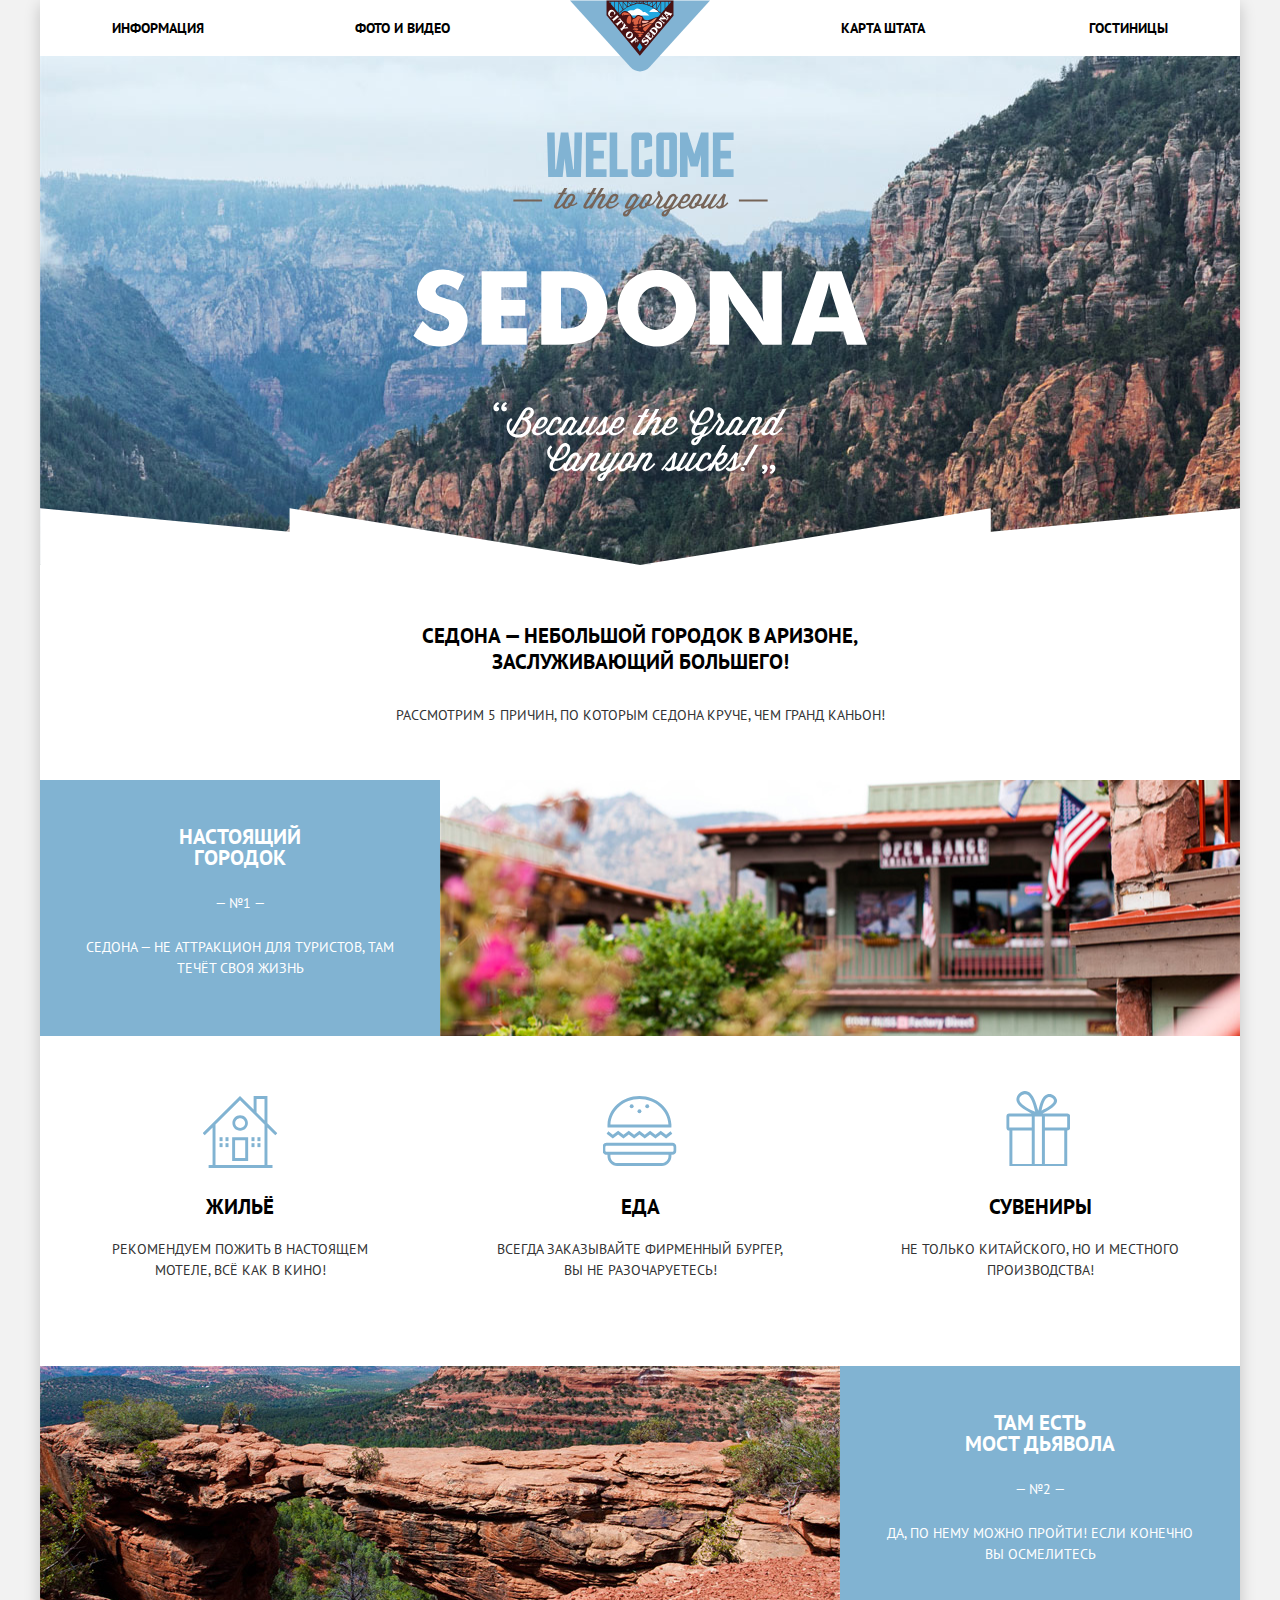
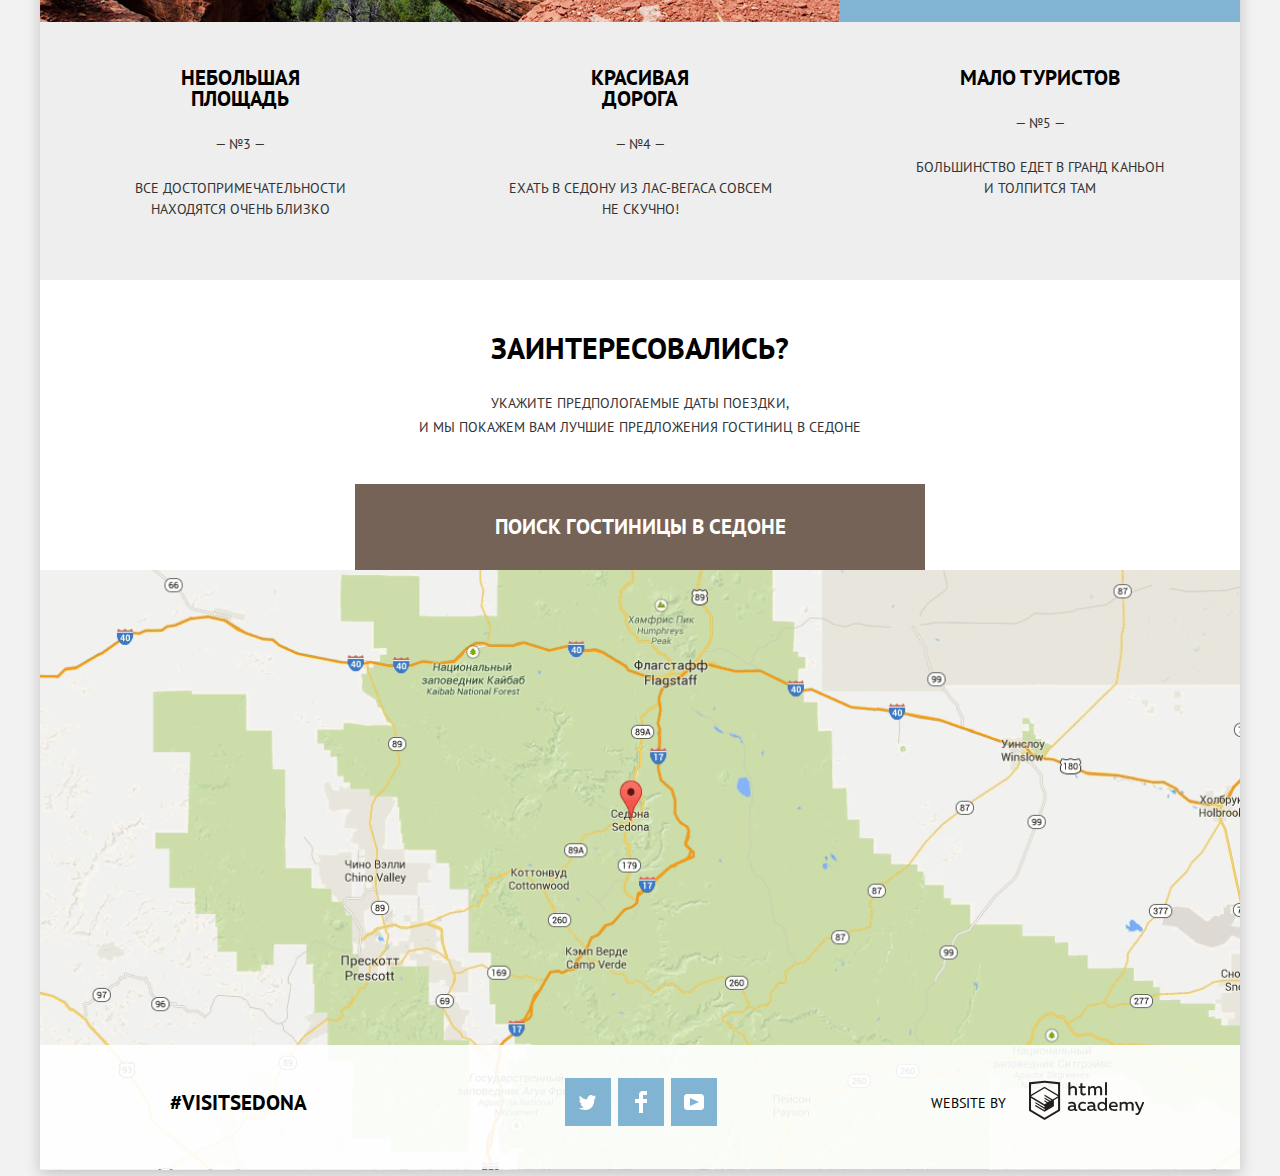
==== commit b23bb121: "Короткое тире заменено на длинное, добавлены блоки с описанием кнопок в модальном окне" ====
--- a/index.html
+++ b/index.html
@@ -40,14 +40,14 @@
       </section>
       <section class="reasons">
         <div class="reasons-intro">
-          <h2>Седона - небольшой городок в Аризоне, заслуживающий большего!</h2>
+          <h2>Седона &mdash; небольшой городок в Аризоне, заслуживающий большего!</h2>
           <p>Рассмотрим 5 причин, по которым Седона круче, чем Гранд Каньон!</p>
         </div>
         <section class="reason-item reason-item-1">
           <article class="reason-text">
             <h3>Настоящий городок</h3>
-            <span>- №1 -</span>
-            <p>Седона - не аттракцион для туристов, там течёт своя жизнь</p>
+            <span>&mdash; №1 &mdash;</span>
+            <p>Седона &mdash; не аттракцион для туристов, там течёт своя жизнь</p>
           </article>
           <div class="reason-photo"></div>
         </section>
@@ -72,24 +72,24 @@
           <div class="reason-photo"></div>
           <article class="reason-text">
             <h3>Там есть мост дьявола</h3>
-            <span>- №2 -</span>
+            <span>&mdash; №2 &mdash;</span>
             <p>Да, по нему можно пройти! Если конечно вы осмелитесь</p>
           </article>
         </section>
         <section class="block-reasons">
           <article class="block-reasons-text">
             <h3>Небольшая площадь</h3>
-            <span>- №3 -</span>
+            <span>&mdash; №3 &mdash;</span>
             <p>Все достопримечательности находятся очень близко</p>
           </article>
           <article class="block-reasons-text">
             <h3>Красивая дорога</h3>
-            <span>- №4 -</span>
+            <span>&mdash; №4 &mdash;</span>
             <p>Ехать в&nbsp;Седону из&nbsp;Лас-Вегаса cовсем не&nbsp;скучно!</p>
           </article>
           <article class="block-reasons-text">
             <h3>Мало туристов</h3>
-            <span>- №5 -</span>
+            <span>&mdash; №5 &mdash;</span>
             <p>Большинство едет в&nbsp;Гранд Каньон и&nbsp;толпится там</p>
           </article>
         </section>
@@ -109,7 +109,7 @@
             </label>
             <input class="js-calendar-toggle" type="text" name="arrival-date" id="arrival-date" placeholder="дд месяц гггг" value="24 апреля 2017">
             <p class="visually-hidden">Выбрать дату заезда</p>
-            <button class="button btn-for-input js-calendar-toggle" type="button">Иконка календаря для выбора даты заезда
+            <button class="button btn-for-input js-calendar-toggle" type="button"><span class="visually-hidden">Иконка календаря для выбора даты заезда</span>
               <svg xmlns="http://www.w3.org/2000/svg" width="21" height="22">
                 <path d="M19.251 2.025h-2.845V.648c0-.381-.294-.689-.656-.689-.363 0-.656.308-.656.689v1.377h-3.938V.648c0-.381-.294-.689-.655-.689-.363 0-.657.308-.657.689v1.377H5.906V.648c0-.381-.294-.689-.656-.689-.363 0-.657.308-.657.689v1.377H1.75C.784 2.025 0 2.847 0 3.862v16.302C0 21.179.784 22 1.75 22h17.501c.966 0 1.749-.821 1.749-1.836V3.862c0-1.015-.783-1.837-1.749-1.837zm.437 18.139a.448.448 0 0 1-.437.459H1.75a.45.45 0 0 1-.438-.459V3.862a.45.45 0 0 1 .438-.459h2.844v1.378c0 .381.294.689.657.689.362 0 .656-.308.656-.689V3.403h3.938v1.378c0 .381.294.689.657.689.361 0 .655-.308.655-.689V3.403h3.938v1.378c0 .381.293.689.656.689.362 0 .656-.308.656-.689V3.403h2.845c.241 0 .437.206.437.459v16.302z"
                 />
@@ -124,7 +124,7 @@
             </label>
             <input class="js-calendar-toggle" type="text" name="departure-date" id="departure-date" placeholder="дд месяц гггг" value="4 июля 2017">
             <p class="visually-hidden">Выбрать дату выезда</p>
-            <button class="button btn-for-input js-calendar-toggle" type="button">Иконка календаря для выбора даты выезда
+            <button class="button btn-for-input js-calendar-toggle" type="button"><span class="visually-hidden">Иконка календаря для выбора даты выезда</span>
               <svg xmlns="http://www.w3.org/2000/svg" width="21" height="22">
                 <path d="M19.251 2.025h-2.845V.648c0-.381-.294-.689-.656-.689-.363 0-.656.308-.656.689v1.377h-3.938V.648c0-.381-.294-.689-.655-.689-.363 0-.657.308-.657.689v1.377H5.906V.648c0-.381-.294-.689-.656-.689-.363 0-.657.308-.657.689v1.377H1.75C.784 2.025 0 2.847 0 3.862v16.302C0 21.179.784 22 1.75 22h17.501c.966 0 1.749-.821 1.749-1.836V3.862c0-1.015-.783-1.837-1.749-1.837zm.437 18.139a.448.448 0 0 1-.437.459H1.75a.45.45 0 0 1-.438-.459V3.862a.45.45 0 0 1 .438-.459h2.844v1.378c0 .381.294.689.657.689.362 0 .656-.308.656-.689V3.403h3.938v1.378c0 .381.294.689.657.689.361 0 .655-.308.655-.689V3.403h3.938v1.378c0 .381.293.689.656.689.362 0 .656-.308.656-.689V3.403h2.845c.241 0 .437.206.437.459v16.302z"
                 />
@@ -138,14 +138,14 @@
             <div class="input-person-number input-adults-number">
               <label for="adults-number">Взрослые:</label>
               <p class="visually-hidden">Уменьшить количество взрослых</p>
-              <button class="button btn-for-input reduce-number-btn" type="button">Уменьшить количество взрослых
+              <button class="button btn-for-input reduce-number-btn" type="button"><span class="visually-hidden">Уменьшить количество взрослых</span>
                 <svg width="13" height="13">
                   <line x1="1" y1="8" x2="13" y2="8" stroke="#000000" stroke-width="3" />
                 </svg>
               </button>
               <input type="number" name="adults-number" id="adults-number" value="2" min="1" max="20">
               <p class="visually-hidden">Увеличить количество взрослых</p>
-              <button class="button btn-for-input increase-number-btn" type="button">Увеличить количество взрослых
+              <button class="button btn-for-input increase-number-btn" type="button"><span class="visually-hidden">Увеличить количество взрослых</span>
                 <svg width="13" height="14">
                   <line x1="1" y1="8" x2="13" y2="8" stroke="#000000" stroke-width="3" />
                   <line x1="7" y1="2" x2="7" y2="14" stroke="#000000" stroke-width="3" />
@@ -155,14 +155,14 @@
             <div class="input-person-number input-children-number">
               <label for="children-number">Дети:</label>
               <p class="visually-hidden">Уменьшить количество детей</p>
-              <button class="button btn-for-input reduce-number-btn" type="button">Уменьшить количество детей
+              <button class="button btn-for-input reduce-number-btn" type="button"><span class="visually-hidden">Уменьшить количество детей</span>
                 <svg width="13" height="13">
                   <line x1="1" y1="8" x2="13" y2="8" stroke="#000000" stroke-width="3" />
                 </svg>
               </button>
               <input type="number" name="children-number" id="children-number" value="0" min="0" max="20">
               <p class="visually-hidden">Увеличить количество детей</p>
-              <button class="button btn-for-input increase-number-btn" type="button">Увеличить количество детей
+              <button class="button btn-for-input increase-number-btn" type="button"><span class="visually-hidden">Увеличить количество детей</span>
                 <svg width="13" height="14">
                   <line x1="1" y1="8" x2="13" y2="8" stroke="#000000" stroke-width="3" />
                   <line x1="7" y1="2" x2="7" y2="14" stroke="#000000" stroke-width="3" />
--- a/css/style.min.css
+++ b/css/style.min.css
@@ -1 +1 @@
-@-webkit-keyframes shake{0%,to{-webkit-transform:translateX(0);transform:translateX(0)}10%,30%,50%,70%,90%{-webkit-transform:translateX(-10px);transform:translateX(-10px)}20%,40%,60%,80%{-webkit-transform:translateX(10px);transform:translateX(10px)}}@keyframes shake{0%,to{-webkit-transform:translateX(0);transform:translateX(0)}10%,30%,50%,70%,90%{-webkit-transform:translateX(-10px);transform:translateX(-10px)}20%,40%,60%,80%{-webkit-transform:translateX(10px);transform:translateX(10px)}}body{margin:0;padding:0;font-family:"PT Sans",Arial,sans-serif;font-size:14px;line-height:21px;font-weight:400;color:#333;text-transform:uppercase;background-color:#f2f2f2}a{text-decoration:none}.visually-hidden:not(:focus):not(:active),input[type=checkbox].visually-hidden{position:absolute;width:1px;height:1px;margin:-1px;border:0;padding:0;white-space:nowrap;-webkit-clip-path:inset(100%);clip-path:inset(100%);clip:rect(0 0 0 0);overflow:hidden}.container{position:relative;max-width:1200px;min-width:768px;margin:0 auto;-webkit-box-shadow:0 5px 15px 0 rgba(0,1,1,.2);box-shadow:0 5px 15px 0 rgba(0,1,1,.2)}.main-header{position:relative;margin:0;padding:0;background-color:#fff}.main-header-logo{position:absolute;left:50%;-webkit-transform:translate(-50%);-ms-transform:translate(-50%);transform:translate(-50%)}.main-navigation{width:88%;padding:15px 0;margin:0 auto;line-height:26px;font-weight:700;color:#000}.site-navigation{display:-webkit-box;display:-ms-flexbox;display:flex;-webkit-box-pack:justify;-ms-flex-pack:justify;justify-content:space-between;-ms-flex-wrap:wrap;flex-wrap:wrap;margin:0;padding:0;list-style:none}.site-navigation li{width:128px}.site-navigation li:nth-child(1),.site-navigation li:nth-child(2){text-align:left}.site-navigation li:nth-child(2){margin-right:19%}.site-navigation li:nth-child(3),.site-navigation li:nth-child(4){text-align:right}.site-navigation a{color:#000}.main-navigation a:focus,.main-navigation a:hover{color:#81b3d2}.main-navigation a:active{color:rgba(0,0,0,.3)}.main-navigation .site-navigation-active{color:#766357}.intro{margin:0;padding-top:76px;padding-bottom:77px;text-align:center;background-color:#79a7cb;background-image:url(../img/decorative/intro-polygon.png),url(../img/decorative/intro-background.jpg);background-position:50% 100%,0 30%;background-repeat:no-repeat,no-repeat;background-size:100% 57px,100%}.reasons,.reasons-intro{margin:0;color:#333;background-color:#fff}.reasons-intro{width:490px;margin:0 auto;padding-top:41px;padding-bottom:40px;text-align:center}.reasons h2{margin-bottom:30px;font-size:21px;line-height:26px;font-weight:700;color:#000}.reason-item,.reason-text{display:-webkit-box;display:-ms-flexbox;display:flex}.reason-item{-webkit-box-pack:justify;-ms-flex-pack:justify;justify-content:space-between;color:#fff;background-color:#81b3d2}.reason-text{-webkit-box-orient:vertical;-webkit-box-direction:normal;-ms-flex-direction:column;flex-direction:column;-webkit-box-align:center;-ms-flex-align:center;align-items:center;margin-top:46px;margin-bottom:57px;width:calc(100%/3);text-align:center}.features-item h4,.reason-text h3{padding:0;font-size:21px;font-weight:700}.reason-text h3{width:37.7%;margin:0 0 25px}.reason-text span{margin-bottom:23px}.reason-text p{width:80%}.reason-photo{width:calc(100% - (100%/3));background-repeat:no-repeat;background-size:cover;background-position:50%}.reason-item-1 .reason-photo{background-image:url(../img/decorative/photo-reason-1.jpg)}.reason-item-2 .reason-photo{background-image:url(../img/decorative/photo-reason-2.jpg)}.features{color:#333;background-color:#fff}.features-block{display:-webkit-box;display:-ms-flexbox;display:flex}.features-item{position:relative;width:33%;padding:160px 4% 85px;text-align:center}.features-item h4{margin:0 0 22px;color:#000}.block-reasons-text p,.features-item p,.reason-text p{padding:0;margin:0}.features-item::before{content:"";position:absolute;top:60px;left:50%;-webkit-transform:translateX(-50%);-ms-transform:translateX(-50%);transform:translateX(-50%);width:75px;height:75px}.features-item:first-child::before{background-image:url(../img/icons/features-icon-1.svg);background-position:0 0;background-repeat:no-repeat}.features-item:nth-child(2)::before{background-image:url(../img/icons/features-icon-2.svg);background-position:0 0;background-repeat:no-repeat}.features-item:last-child::before{top:55px;-webkit-transform:translateX(-45%);-ms-transform:translateX(-45%);transform:translateX(-45%);background-image:url(../img/icons/features-icon-3.svg);background-position:0 0;background-repeat:no-repeat}.block-reasons{display:-webkit-box;display:-ms-flexbox;display:flex;margin:0;padding-top:45px;padding-bottom:60px;color:#333;background-color:#eee}.block-reasons-text{width:33%;padding:0 57px;text-align:center}.block-reasons-text h3{width:56%;padding:0;margin:0 auto 25px;font-size:21px;font-weight:700;color:#000}.block-reasons-text span{display:block;margin-bottom:23px}.button,.hotels{text-align:center}.hotels{margin:0;padding:50px 0 0;color:#333;background-color:#fff}.hotels span{font-size:30px;line-height:36px;font-weight:700;color:#000}.hotels p{width:450px;margin:25px auto 45px;line-height:24px}.button{font:inherit;font-weight:700;vertical-align:middle;color:#fff;text-transform:uppercase;background-color:#81b3d2;border:0;cursor:pointer}.search-hotel-btn{display:block;-webkit-box-sizing:border-box;box-sizing:border-box;width:570px;padding:30px 85px;margin:0 auto;font-size:21px;line-height:26px;color:#fff;background-color:#766357}.search-hotel-btn:hover{color:#fff;background-color:#604e43}.search-hotel-btn:active,.search-hotel-btn:focus{color:rgba(255,255,255,.3);background-color:#503e33}.modal-hotels{position:absolute;z-index:10;left:50%;overflow:hidden;-webkit-box-sizing:border-box;box-sizing:border-box;width:570px;margin-left:-284px;padding:0;max-height:0;font-weight:700;color:#000;background-color:#fff;-webkit-transition:max-height .15s ease-out;-o-transition:max-height .15s ease-out;transition:max-height .15s ease-out}.modal-show{max-height:800px;-webkit-transition:max-height .25s ease-in;-o-transition:max-height .25s ease-in;transition:max-height .25s ease-in}.modal-error{-webkit-animation:shake .6s;animation:shake .6s}.search-hotel-form{display:-webkit-box;display:-ms-flexbox;display:flex;-webkit-box-orient:vertical;-webkit-box-direction:normal;-ms-flex-direction:column;flex-direction:column;-ms-flex-wrap:wrap;flex-wrap:wrap;margin:57px 55px}.modal-hotels input::-ms-clear{display:none}.modal-hotels input{-webkit-box-sizing:border-box;box-sizing:border-box;height:38px;font:inherit;line-height:26px;text-transform:uppercase;background-color:#f2f2f2;border:solid 2px transparent}.modal-hotels input:hover{background-color:#ebebeb}.modal-hotels input:focus{background-color:transparent;border:solid 2px #e5e5e5}.input-date{display:-webkit-box;display:-ms-flexbox;display:flex;-webkit-box-align:center;-ms-flex-align:center;align-items:center;position:relative;margin-bottom:30px}.input-date label{margin-right:auto}.input-date input{-webkit-box-sizing:border-box;box-sizing:border-box;width:346px;padding:4px 37px 4px 10px}.btn-for-input{position:absolute;background-color:transparent}.btn-for-input svg{fill:#a9a9a9}.btn-for-input line{stroke:#a9a9a9}.btn-for-input:focus svg,.btn-for-input:hover svg{fill:#000}.btn-for-input:focus line,.btn-for-input:hover line{stroke:#000}.btn-for-input:active svg{fill:#81b3d2}.btn-for-input:active line{stroke:#81b3d2}.input-date .btn-for-input{top:7px;right:4px}.person-number{display:-webkit-box;display:-ms-flexbox;display:flex;-webkit-box-pack:justify;-ms-flex-pack:justify;justify-content:space-between}.input-person-number{position:relative;margin-bottom:52px}.input-person-number input{-webkit-box-sizing:border-box;box-sizing:border-box;width:115px;padding:6px 45px;text-align:center}.input-adults-number{margin-right:50px}.input-adults-number label{margin-right:39px}.input-adults-number .reduce-number-btn{top:8px;left:120px}.input-adults-number .increase-number-btn{top:9px;right:10px}.input-children-number label{margin-right:23px}.input-children-number .reduce-number-btn{top:8px;left:72px}.input-children-number .increase-number-btn{top:9px;right:7px}.person-number input::-webkit-inner-spin-button,.person-number input::-webkit-outer-spin-button{-webkit-appearance:none}.person-number input{-moz-appearance:textfield}.modal-hotels .search-btn{padding:16px 30px;font-size:21px;line-height:26px}.modal-hotels .search-btn:focus,.modal-hotels .search-btn:hover{color:#fff;background-color:#669ec0}.modal-hotels .search-btn:active{color:rgba(255,255,255,.3);background-color:#5496bd}.filters{margin:0;padding-top:28px;padding-bottom:31px;color:#fff;background-color:#79a7cb;background-image:url(../img/decorative/filter-background.jpg);background-repeat:no-repeat;background-position:0 50%}.filter{display:-webkit-box;display:-ms-flexbox;display:flex;-webkit-box-pack:justify;-ms-flex-pack:justify;justify-content:space-between;padding:0 6%}.filters fieldset{padding:0;margin:0 11% 0 0;border:0}.filters legend{padding:0;margin:0 0 25px;font-size:16px;font-weight:700}.filters ul{padding:0;margin:0;list-style:none}.filter-option{margin-bottom:23px;padding-left:40px}.filter-option:last-child{margin-bottom:0}.filter-option label{position:relative;display:block;cursor:pointer;-webkit-user-select:none;-moz-user-select:none;-ms-user-select:none;user-select:none}.filter-input-checkbox+label::before{content:"";position:absolute;left:-40px;top:-1px;width:27px;height:24px;background-image:url(../img/icons/checkbox-off.svg);background-repeat:no-repeat;background-position:0 0}.filter-input-checkbox:checked+label::before{content:"";position:absolute;left:-40px;top:-1px;width:27px;height:24px;background-image:url(../img/icons/checkbox-on.svg);background-repeat:no-repeat;background-position:0 0}.filter-input-checkbox:disabled+label::before{background-image:url(../img/icons/checkbox-off-disabled.svg)}.filter-input-checkbox:checked:disabled+label::before{background-image:url(../img/icons/checkbox-on-disabled.svg)}.filter-input-checkbox:focus+label::before{outline:5px auto -webkit-focus-ring-color}.filter-range{max-width:328px;min-width:235px;margin-left:auto;color:#fff;text-transform:uppercase}.filter-range-title{margin-bottom:9px;margin-left:10px;font-weight:600;font-size:16px;line-height:21px}.price-controls,.range-controls{position:relative;margin-left:10px}.price-controls{height:34px;font-size:0;border:2px solid #fff;border-radius:2px;margin-bottom:20px}.price-controls::after{content:"";position:absolute;top:50%;left:50%;width:2px;height:22px;background:#fff;-webkit-transform:translate(-50%,-50%);-ms-transform:translate(-50%,-50%);transform:translate(-50%,-50%)}.price-controls label{display:inline-block;font-size:14px;line-height:34px;vertical-align:top;cursor:pointer}.price-controls .max-price,.price-controls .min-price{-webkit-box-sizing:border-box;box-sizing:border-box;width:50%}.price-controls .min-price{padding-left:20%}.price-controls .max-price{padding-left:17%}.price-controls input{width:55%;height:25px;margin:0;color:inherit;font:inherit;background:0 0;border:0}.range-controls{margin-bottom:32px}.range-controls .scale{height:2px;background:rgba(255,255,255,.3)}.range-controls .bar{width:80%;height:2px;background:#fff}.range-toggle{position:absolute;top:-9px;width:4px;height:4px;background:#ababab;border:8px solid #fff;border-radius:50%;-webkit-box-shadow:0 2px 1px 0 rgba(0,1,1,.2);box-shadow:0 2px 1px 0 rgba(0,1,1,.2);cursor:pointer}.range-toggle:hover{background:#1c4f80}.range-toggle-min{left:0}.range-toggle-max{left:80%}.btn-transparent{display:block;margin:0 auto;padding:6px 35px;font-size:14px;line-height:20px;color:#fff;text-transform:uppercase;background:0 0;border:2px solid #fff;border-radius:2px;cursor:pointer}.btn-transparent:hover{color:#000;background:#fff}.hotels-result{margin:0;padding:31px 6%;font-size:12px;line-height:18px;color:#000;background-color:#fefefe;border-bottom:1px solid #e5e5e5}.hotels-result,.sort,.sort-type{display:-webkit-box;display:-ms-flexbox;display:flex}.sort{-webkit-box-align:center;-ms-flex-align:center;align-items:center}.sort span{margin-right:47px;font-size:21px;line-height:26px;font-weight:700}.sort-type{margin-top:7px}.sort-type h2{padding:0;margin:0 40px 0 0;font-size:12px;line-height:18px}.sort-type a{margin-right:30px;color:rgba(0,0,0,.3);border-bottom:dotted 1px #81b3d2}.hotel-name:focus h3,.hotel-name:hover h3,.sort-type a:focus,.sort-type a:hover{color:#81b3d2}.sort-type a:active{color:#000;border:0}.sort-type .sort-type-active{color:#81b3d2;border:0}.sort-type-buttons{margin-left:auto;padding-top:6px}.sort-btn:first-child{margin-right:10px}.sort-btn svg{fill:#cacaca}.sort-btn:focus svg,.sort-btn:hover svg{fill:#000}.sort-btn:active svg,.sort-descending svg{fill:#81b3d2}.hotels-list{margin:0;padding:0;color:#333;background-color:#fff}.hotels-item{padding:24px 73px 30px;display:-webkit-box;display:-ms-flexbox;display:flex;-webkit-box-pack:justify;-ms-flex-pack:justify;justify-content:space-between;line-height:0;border-bottom:1px solid #e5e5e5}.hotels-item img{padding:0;margin:5px 30px 0 0}.hotel-info{-webkit-box-orient:vertical;-webkit-box-direction:normal;-ms-flex-direction:column;flex-direction:column;line-height:21px}.hotel-name h3{padding:0;margin:0 0 9px;font-size:21px;line-height:26px;font-weight:700;color:#000}.hotel-name:active h3{color:rgba(0,0,0,.3)}.about-hotel,.hotel-info,.short-info{display:-webkit-box;display:-ms-flexbox;display:flex}.short-info span{margin-bottom:13px}.about-hotel{-webkit-box-orient:vertical;-webkit-box-direction:normal;-ms-flex-direction:column;flex-direction:column;margin-right:5px}.about-hotel-btn{-webkit-box-sizing:border-box;box-sizing:border-box;width:110px;padding:3px 5px}.about-hotel-btn:focus,.about-hotel-btn:hover{background-color:#669ec0}.about-hotel-btn:active{color:rgba(255,255,255,.3);background-color:#5496bd}.booking-hotel{display:-webkit-box;display:-ms-flexbox;display:flex;-webkit-box-orient:vertical;-webkit-box-direction:normal;-ms-flex-direction:column;flex-direction:column}.booking-hotel-btn{-webkit-box-sizing:border-box;box-sizing:border-box;width:142px;padding:3px 5px;background-color:#766357}.booking-hotel-btn:focus,.booking-hotel-btn:hover{background-color:#604e43}.booking-hotel-btn:active{color:rgba(255,255,255,.3);background-color:#503e33}.rating{padding:0;display:-webkit-box;display:-ms-flexbox;display:flex;-webkit-box-orient:vertical;-webkit-box-direction:normal;-ms-flex-direction:column;flex-direction:column;-webkit-box-pack:justify;-ms-flex-pack:justify;justify-content:space-between;-webkit-box-align:end;-ms-flex-align:end;align-items:flex-end;position:relative;margin:0 0 0 auto;line-height:21px}.stars{margin-top:3px;height:20px;background-image:url(../img/icons/star.svg);background-position:0 0;background-repeat:space}.hotels-item:nth-last-of-type(1) .stars{width:89px}.hotels-item:nth-of-type(2) .stars{width:65px}.hotels-item:nth-of-type(3) .stars{width:40px}.rating span{width:85px;padding:3px 13px 3px 15px;color:#666;background-color:#f2f2f2}.map{position:relative;margin:0 0 -125px;padding:0;height:600px;background-image:url(../img/content/map.png);background-position:50%;background-size:cover;background-repeat:no-repeat}.map iframe{position:relative;z-index:2;width:100%;border:0}.main-footer{position:relative;z-index:3;margin:0;padding:32px 0 40px;line-height:26px;text-align:center;color:#000;background-color:rgba(255,255,255,.9);display:-webkit-box;display:-ms-flexbox;display:flex;-webkit-box-align:center;-ms-flex-align:center;align-items:center}.hashtag{margin:0;font-size:21px;font-weight:700}.footer-social,.hashtag{width:33%}.footer-social ul,.social-btn{display:-webkit-box;display:-ms-flexbox;display:flex;justify-content:center}.footer-social ul{-ms-flex-wrap:wrap;flex-wrap:wrap;margin:0 auto;padding:0 0 0 10px;list-style:none;-webkit-box-pack:justify;-ms-flex-pack:justify;width:100%}.social-btn{-webkit-box-pack:center;-ms-flex-pack:center;-webkit-box-align:center;-ms-flex-align:center;align-items:center;width:46px;height:48px;margin-bottom:2px;margin-right:7px;color:#000;background-color:#81b3d2}.social-btn::before{content:"";width:20px;height:22px;background-position:center center;background-repeat:no-repeat}li:nth-child(1) .social-btn::before{background-image:url(../img/icons/twitter-icon.svg)}li:nth-child(2) .social-btn::before{background-image:url(../img/icons/fb-icon.svg)}li:nth-child(3) .social-btn::before{background-image:url(../img/icons/youtube-icon.svg)}.social-btn:focus,.social-btn:hover{background-color:#669ec0}.social-btn:active{background-color:#5496bd}.social-btn:active::before{opacity:.3}.footer-copyright{display:-webkit-box;display:-ms-flexbox;display:flex;-webkit-box-pack:center;-ms-flex-pack:center;justify-content:center;-webkit-box-align:center;-ms-flex-align:center;align-items:center;width:33%;margin:0}.footer-copyright div{width:105px;padding-right:8px;font-size:14px;line-height:26px;font-weight:400}.copyright-link{margin-top:3px}.copyright-link svg{fill:#231f20}.copyright-link:focus svg,.copyright-link:hover svg{fill:#81b3d2}.copyright-link:active svg{fill:#bdbbbc}+@-webkit-keyframes shake{0%,to{-webkit-transform:translateX(0);transform:translateX(0)}10%,30%,50%,70%,90%{-webkit-transform:translateX(-10px);transform:translateX(-10px)}20%,40%,60%,80%{-webkit-transform:translateX(10px);transform:translateX(10px)}}@keyframes shake{0%,to{-webkit-transform:translateX(0);transform:translateX(0)}10%,30%,50%,70%,90%{-webkit-transform:translateX(-10px);transform:translateX(-10px)}20%,40%,60%,80%{-webkit-transform:translateX(10px);transform:translateX(10px)}}body{margin:0;padding:0;font-family:"PT Sans",Arial,sans-serif;font-size:14px;line-height:21px;font-weight:400;color:#333;text-transform:uppercase;background-color:#f2f2f2}a{text-decoration:none}.visually-hidden:not(:focus):not(:active),input[type=checkbox].visually-hidden{position:absolute;width:1px;height:1px;margin:-1px;border:0;padding:0;white-space:nowrap;-webkit-clip-path:inset(100%);clip-path:inset(100%);clip:rect(0 0 0 0);overflow:hidden}.container{position:relative;max-width:1200px;min-width:768px;margin:0 auto;-webkit-box-shadow:0 5px 15px 0 rgba(0,1,1,.2);box-shadow:0 5px 15px 0 rgba(0,1,1,.2)}.main-header{position:relative;margin:0;padding:0;background-color:#fff}.main-header-logo{position:absolute;left:50%;-webkit-transform:translate(-50%);-ms-transform:translate(-50%);transform:translate(-50%)}.main-navigation{width:88%;padding:15px 0;margin:0 auto;line-height:26px;font-weight:700;color:#000}.site-navigation{display:-webkit-box;display:-ms-flexbox;display:flex;-ms-flex-wrap:wrap;flex-wrap:wrap;margin:0;padding:0;list-style:none}.site-navigation li{margin-right:8%;width:15%}.site-navigation li:nth-child(4n+1),.site-navigation li:nth-child(4n+2){text-align:left}.site-navigation li:nth-of-type(4n+2){margin-right:24%}.site-navigation li:nth-of-type(4n){margin:0}.site-navigation li:nth-child(4n+3),.site-navigation li:nth-child(4n+4){text-align:right}.site-navigation a{color:#000}.main-navigation a:focus,.main-navigation a:hover{color:#81b3d2}.main-navigation a:active{color:rgba(0,0,0,.3)}.main-navigation .site-navigation-active{color:#766357}.intro{margin:0;padding-top:76px;padding-bottom:77px;text-align:center;background-color:#79a7cb;background-image:url(../img/decorative/intro-polygon.png),url(../img/decorative/intro-background.jpg);background-position:50% 100%,0 30%;background-repeat:no-repeat,no-repeat;background-size:100% 57px,100%}.reasons,.reasons-intro{margin:0;color:#333;background-color:#fff}.reasons-intro{width:490px;margin:0 auto;padding-top:41px;padding-bottom:40px;text-align:center}.reasons h2{margin-bottom:30px;font-size:21px;line-height:26px;font-weight:700;color:#000}.reason-item,.reason-text{display:-webkit-box;display:-ms-flexbox;display:flex}.reason-item{-webkit-box-pack:justify;-ms-flex-pack:justify;justify-content:space-between;color:#fff;background-color:#81b3d2}.reason-text{-webkit-box-orient:vertical;-webkit-box-direction:normal;-ms-flex-direction:column;flex-direction:column;-webkit-box-align:center;-ms-flex-align:center;align-items:center;margin-top:46px;margin-bottom:57px;width:calc(100%/3);text-align:center}.features-item h4,.reason-text h3{padding:0;font-size:21px;font-weight:700}.reason-text h3{width:37.7%;margin:0 0 25px}.reason-text span{margin-bottom:23px}.reason-text p{width:80%}.reason-photo{width:calc(100% - (100%/3));background-repeat:no-repeat;background-size:cover;background-position:50%}.reason-item-1 .reason-photo{background-image:url(../img/decorative/photo-reason-1.jpg)}.reason-item-2 .reason-photo{background-image:url(../img/decorative/photo-reason-2.jpg)}.features{color:#333;background-color:#fff}.features-block{display:-webkit-box;display:-ms-flexbox;display:flex}.features-item{position:relative;width:33%;padding:160px 4% 85px;text-align:center}.features-item h4{margin:0 0 22px;color:#000}.block-reasons-text p,.features-item p,.reason-text p{padding:0;margin:0}.features-item::before{content:"";position:absolute;top:60px;left:50%;-webkit-transform:translateX(-50%);-ms-transform:translateX(-50%);transform:translateX(-50%);width:75px;height:75px}.features-item:first-child::before{background-image:url(../img/icons/features-icon-1.svg);background-position:0 0;background-repeat:no-repeat}.features-item:nth-child(2)::before{background-image:url(../img/icons/features-icon-2.svg);background-position:0 0;background-repeat:no-repeat}.features-item:last-child::before{top:55px;-webkit-transform:translateX(-45%);-ms-transform:translateX(-45%);transform:translateX(-45%);background-image:url(../img/icons/features-icon-3.svg);background-position:0 0;background-repeat:no-repeat}.block-reasons{display:-webkit-box;display:-ms-flexbox;display:flex;margin:0;padding-top:45px;padding-bottom:60px;color:#333;background-color:#eee}.block-reasons-text{width:33%;padding:0 57px;text-align:center}.block-reasons-text h3{width:56%;padding:0;margin:0 auto 25px;font-size:21px;font-weight:700;color:#000}.block-reasons-text span{display:block;margin-bottom:23px}.button,.hotels{text-align:center}.hotels{margin:0;padding:50px 0 0;color:#333;background-color:#fff}.hotels span{font-size:30px;line-height:36px;font-weight:700;color:#000}.hotels p{width:450px;margin:25px auto 45px;line-height:24px}.button{font:inherit;font-weight:700;vertical-align:middle;color:#fff;text-transform:uppercase;background-color:#81b3d2;border:0;cursor:pointer}.search-hotel-btn{display:block;-webkit-box-sizing:border-box;box-sizing:border-box;width:570px;padding:30px 85px;margin:0 auto;font-size:21px;line-height:26px;color:#fff;background-color:#766357}.search-hotel-btn:hover{color:#fff;background-color:#604e43}.search-hotel-btn:active,.search-hotel-btn:focus{color:rgba(255,255,255,.3);background-color:#503e33}.modal-hotels{position:absolute;z-index:10;left:50%;overflow:hidden;-webkit-box-sizing:border-box;box-sizing:border-box;width:570px;margin-left:-284px;padding:0;max-height:0;font-weight:700;color:#000;background-color:#fff;-webkit-transition:max-height .15s ease-out;-o-transition:max-height .15s ease-out;transition:max-height .15s ease-out}.modal-show{max-height:800px;-webkit-transition:max-height .25s ease-in;-o-transition:max-height .25s ease-in;transition:max-height .25s ease-in}.modal-error{-webkit-animation:shake .6s;animation:shake .6s}.search-hotel-form{display:-webkit-box;display:-ms-flexbox;display:flex;-webkit-box-orient:vertical;-webkit-box-direction:normal;-ms-flex-direction:column;flex-direction:column;-ms-flex-wrap:wrap;flex-wrap:wrap;margin:55px}.modal-hotels input::-ms-clear{display:none}.modal-hotels input{-webkit-box-sizing:border-box;box-sizing:border-box;height:38px;font:inherit;line-height:26px;text-transform:uppercase;background-color:#f2f2f2;border:solid 2px transparent}.modal-hotels input:hover{background-color:#ebebeb}.modal-hotels input:focus{background-color:transparent;border:solid 2px #e5e5e5}.modal-hotels button{font-size:0}.input-date{display:-webkit-box;display:-ms-flexbox;display:flex;-webkit-box-align:center;-ms-flex-align:center;align-items:center;position:relative;margin-bottom:30px}.input-date label{margin-right:auto}.input-date input{-webkit-box-sizing:border-box;box-sizing:border-box;width:346px;padding:4px 37px 4px 10px}.btn-for-input{position:absolute;padding:0 7px;background-color:transparent}.btn-for-input svg{fill:#a9a9a9}.btn-for-input line{stroke:#a9a9a9}.btn-for-input:focus svg,.btn-for-input:hover svg{fill:#000}.btn-for-input:focus line,.btn-for-input:hover line{stroke:#000}.btn-for-input:active svg{fill:#81b3d2}.btn-for-input:active line{stroke:#81b3d2}.input-date .btn-for-input{top:7px;right:4px}.person-number{display:-webkit-box;display:-ms-flexbox;display:flex;-webkit-box-pack:justify;-ms-flex-pack:justify;justify-content:space-between}.input-person-number{position:relative;margin-bottom:52px}.input-person-number input{-webkit-box-sizing:border-box;box-sizing:border-box;width:115px;padding:6px 45px;text-align:center}.input-adults-number{margin-right:50px}.input-adults-number label{margin-right:39px}.increase-number-btn,.reduce-number-btn{padding-top:3px}.input-adults-number .reduce-number-btn{top:8px;left:120px}.input-adults-number .increase-number-btn{top:8px;right:10px}.input-children-number label{margin-right:23px}.input-children-number .reduce-number-btn{top:8px;left:72px}.input-children-number .increase-number-btn{top:8px;right:7px}.person-number input::-webkit-inner-spin-button,.person-number input::-webkit-outer-spin-button{-webkit-appearance:none}.person-number input{-moz-appearance:textfield}.modal-hotels .search-btn{padding:16px 30px;font-size:21px;line-height:26px}.modal-hotels .search-btn:focus,.modal-hotels .search-btn:hover{color:#fff;background-color:#669ec0}.modal-hotels .search-btn:active{color:rgba(255,255,255,.3);background-color:#5496bd}.filters{margin:0;padding-top:28px;padding-bottom:31px;color:#fff;background-color:#79a7cb;background-image:url(../img/decorative/filter-background.jpg);background-repeat:no-repeat;background-position:0 50%}.filter{display:-webkit-box;display:-ms-flexbox;display:flex;-webkit-box-pack:justify;-ms-flex-pack:justify;justify-content:space-between;padding:0 6%}.filters fieldset{padding:0;margin:0 11% 0 0;border:0}.filters legend{padding:0;margin:0 0 25px;font-size:16px;font-weight:700}.filters ul{padding:0;margin:0;list-style:none}.filter-option{margin-bottom:23px;padding-left:40px}.filter-option:last-child{margin-bottom:0}.filter-option label{position:relative;display:block;cursor:pointer;-webkit-user-select:none;-moz-user-select:none;-ms-user-select:none;user-select:none}.filter-input-checkbox+label::before{content:"";position:absolute;left:-40px;top:-1px;width:27px;height:24px;background-image:url(../img/icons/checkbox-off.svg);background-repeat:no-repeat;background-position:0 0}.filter-input-checkbox:checked+label::before{content:"";position:absolute;left:-40px;top:-1px;width:27px;height:24px;background-image:url(../img/icons/checkbox-on.svg);background-repeat:no-repeat;background-position:0 0}.filter-input-checkbox:disabled+label::before{background-image:url(../img/icons/checkbox-off-disabled.svg)}.filter-input-checkbox:checked:disabled+label::before{background-image:url(../img/icons/checkbox-on-disabled.svg)}.filter-input-checkbox:focus+label::before{outline:5px auto -webkit-focus-ring-color}.filter-range{max-width:328px;min-width:235px;margin-left:auto;color:#fff;text-transform:uppercase}.filter-range-title{margin-bottom:9px;margin-left:10px;font-weight:600;font-size:16px;line-height:21px}.price-controls,.range-controls{position:relative;margin-left:10px}.price-controls{height:34px;font-size:0;border:2px solid #fff;border-radius:2px;margin-bottom:20px}.price-controls::after{content:"";position:absolute;top:50%;left:50%;width:2px;height:22px;background:#fff;-webkit-transform:translate(-50%,-50%);-ms-transform:translate(-50%,-50%);transform:translate(-50%,-50%)}.price-controls label{display:inline-block;font-size:14px;line-height:34px;vertical-align:top;cursor:pointer}.price-controls .max-price,.price-controls .min-price{-webkit-box-sizing:border-box;box-sizing:border-box;width:50%}.price-controls .min-price{padding-left:20%}.price-controls .max-price{padding-left:17%}.price-controls input{width:55%;height:25px;margin:0;color:inherit;font:inherit;background:0 0;border:0}.range-controls{margin-bottom:32px}.range-controls .scale{height:2px;background:rgba(255,255,255,.3)}.range-controls .bar{width:80%;height:2px;background:#fff}.range-toggle{position:absolute;top:-9px;width:4px;height:4px;background:#ababab;border:8px solid #fff;border-radius:50%;-webkit-box-shadow:0 2px 1px 0 rgba(0,1,1,.2);box-shadow:0 2px 1px 0 rgba(0,1,1,.2);cursor:pointer}.range-toggle:hover{background:#1c4f80}.range-toggle-min{left:0}.range-toggle-max{left:80%}.btn-transparent{display:block;margin:0 auto;padding:6px 35px;font-size:14px;line-height:20px;color:#fff;text-transform:uppercase;background:0 0;border:2px solid #fff;border-radius:2px;cursor:pointer}.btn-transparent:hover{color:#000;background:#fff}.hotels-result{margin:0;padding:31px 6%;font-size:12px;line-height:18px;color:#000;background-color:#fefefe;border-bottom:1px solid #e5e5e5}.hotels-result,.sort,.sort-type{display:-webkit-box;display:-ms-flexbox;display:flex}.sort{-webkit-box-align:center;-ms-flex-align:center;align-items:center}.sort span{margin-right:47px;font-size:21px;line-height:26px;font-weight:700}.sort-type{margin-top:7px}.sort-type h2{padding:0;margin:0 40px 0 0;font-size:12px;line-height:18px}.sort-type a{margin-right:30px;color:rgba(0,0,0,.3);border-bottom:dotted 1px #81b3d2}.hotel-name:focus h3,.hotel-name:hover h3,.sort-type a:focus,.sort-type a:hover{color:#81b3d2}.sort-type a:active{color:#000;border:0}.sort-type .sort-type-active{color:#81b3d2;border:0}.sort-type-buttons{margin-left:auto;padding-top:6px}.sort-btn:first-child{margin-right:10px}.sort-btn svg{fill:#cacaca}.sort-btn:focus svg,.sort-btn:hover svg{fill:#000}.sort-btn:active svg,.sort-descending svg{fill:#81b3d2}.hotels-list{margin:0;padding:0;color:#333;background-color:#fff}.hotels-item{padding:24px 73px 30px;display:-webkit-box;display:-ms-flexbox;display:flex;-webkit-box-pack:justify;-ms-flex-pack:justify;justify-content:space-between;line-height:0;border-bottom:1px solid #e5e5e5}.hotels-item img{padding:0;margin:5px 30px 0 0}.hotel-info{-webkit-box-orient:vertical;-webkit-box-direction:normal;-ms-flex-direction:column;flex-direction:column;line-height:21px}.hotel-name h3{padding:0;margin:0 0 9px;font-size:21px;line-height:26px;font-weight:700;color:#000}.hotel-name:active h3{color:rgba(0,0,0,.3)}.about-hotel,.hotel-info,.short-info{display:-webkit-box;display:-ms-flexbox;display:flex}.short-info span{margin-bottom:13px}.about-hotel{-webkit-box-orient:vertical;-webkit-box-direction:normal;-ms-flex-direction:column;flex-direction:column;margin-right:5px}.about-hotel-btn{-webkit-box-sizing:border-box;box-sizing:border-box;width:110px;padding:3px 5px}.about-hotel-btn:focus,.about-hotel-btn:hover{background-color:#669ec0}.about-hotel-btn:active{color:rgba(255,255,255,.3);background-color:#5496bd}.booking-hotel{display:-webkit-box;display:-ms-flexbox;display:flex;-webkit-box-orient:vertical;-webkit-box-direction:normal;-ms-flex-direction:column;flex-direction:column}.booking-hotel-btn{-webkit-box-sizing:border-box;box-sizing:border-box;width:142px;padding:3px 5px;background-color:#766357}.booking-hotel-btn:focus,.booking-hotel-btn:hover{background-color:#604e43}.booking-hotel-btn:active{color:rgba(255,255,255,.3);background-color:#503e33}.rating{padding:0;display:-webkit-box;display:-ms-flexbox;display:flex;-webkit-box-orient:vertical;-webkit-box-direction:normal;-ms-flex-direction:column;flex-direction:column;-webkit-box-pack:justify;-ms-flex-pack:justify;justify-content:space-between;-webkit-box-align:end;-ms-flex-align:end;align-items:flex-end;position:relative;margin:0 0 0 auto;line-height:21px}.stars{margin-top:3px;height:20px;background-image:url(../img/icons/star.svg);background-position:0 0;background-repeat:space}.hotels-item:nth-last-of-type(1) .stars{width:89px}.hotels-item:nth-of-type(2) .stars{width:65px}.hotels-item:nth-of-type(3) .stars{width:40px}.rating span{width:85px;padding:3px 13px 3px 15px;color:#666;background-color:#f2f2f2}.map{position:relative;margin:0 0 -125px;padding:0;height:600px;background-image:url(../img/content/map.png);background-position:50%;background-size:cover;background-repeat:no-repeat}.map iframe{position:relative;z-index:2;width:100%;border:0}.main-footer{position:relative;z-index:3;margin:0;padding:32px 0 40px;line-height:26px;text-align:center;color:#000;background-color:rgba(255,255,255,.9);display:-webkit-box;display:-ms-flexbox;display:flex;-webkit-box-align:center;-ms-flex-align:center;align-items:center}.hashtag{margin:0;font-size:21px;font-weight:700}.footer-social,.hashtag{width:33%}.footer-social ul,.social-btn{display:-webkit-box;display:-ms-flexbox;display:flex;justify-content:center}.footer-social ul{-ms-flex-wrap:wrap;flex-wrap:wrap;margin:0 auto;padding:0 0 0 10px;list-style:none;-webkit-box-pack:justify;-ms-flex-pack:justify;width:100%}.social-btn{-webkit-box-pack:center;-ms-flex-pack:center;-webkit-box-align:center;-ms-flex-align:center;align-items:center;width:46px;height:48px;margin-bottom:2px;margin-right:7px;color:#000;background-color:#81b3d2}.social-btn::before{content:"";width:20px;height:22px;background-position:center center;background-repeat:no-repeat}li:nth-child(1) .social-btn::before{background-image:url(../img/icons/twitter-icon.svg)}li:nth-child(2) .social-btn::before{background-image:url(../img/icons/fb-icon.svg)}li:nth-child(3) .social-btn::before{background-image:url(../img/icons/youtube-icon.svg)}.social-btn:focus,.social-btn:hover{background-color:#669ec0}.social-btn:active{background-color:#5496bd}.social-btn:active::before{opacity:.3}.footer-copyright{display:-webkit-box;display:-ms-flexbox;display:flex;-webkit-box-pack:center;-ms-flex-pack:center;justify-content:center;-webkit-box-align:center;-ms-flex-align:center;align-items:center;width:33%;margin:0}.footer-copyright div{width:105px;padding-right:8px;font-size:14px;line-height:26px;font-weight:400}.copyright-link{margin-top:3px}.copyright-link svg{fill:#231f20}.copyright-link:focus svg,.copyright-link:hover svg{fill:#81b3d2}.copyright-link:active svg{fill:#bdbbbc}